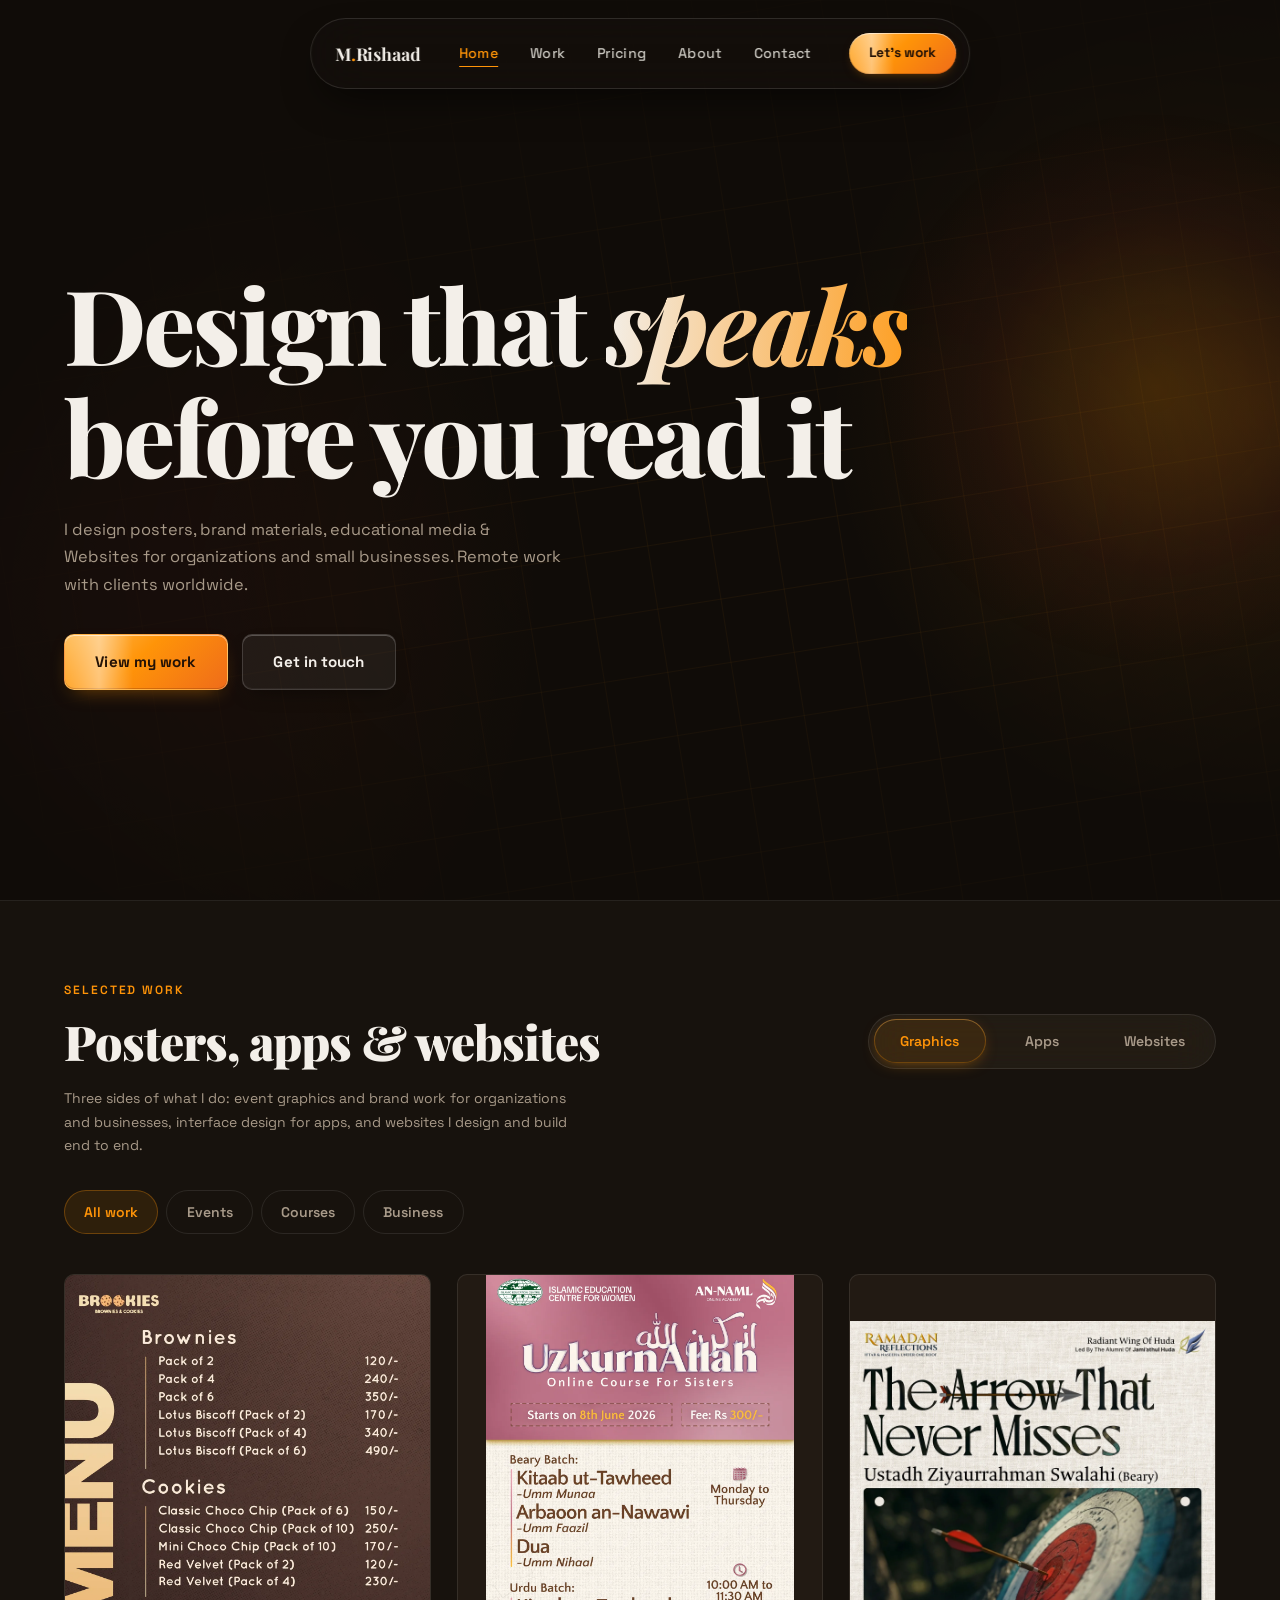
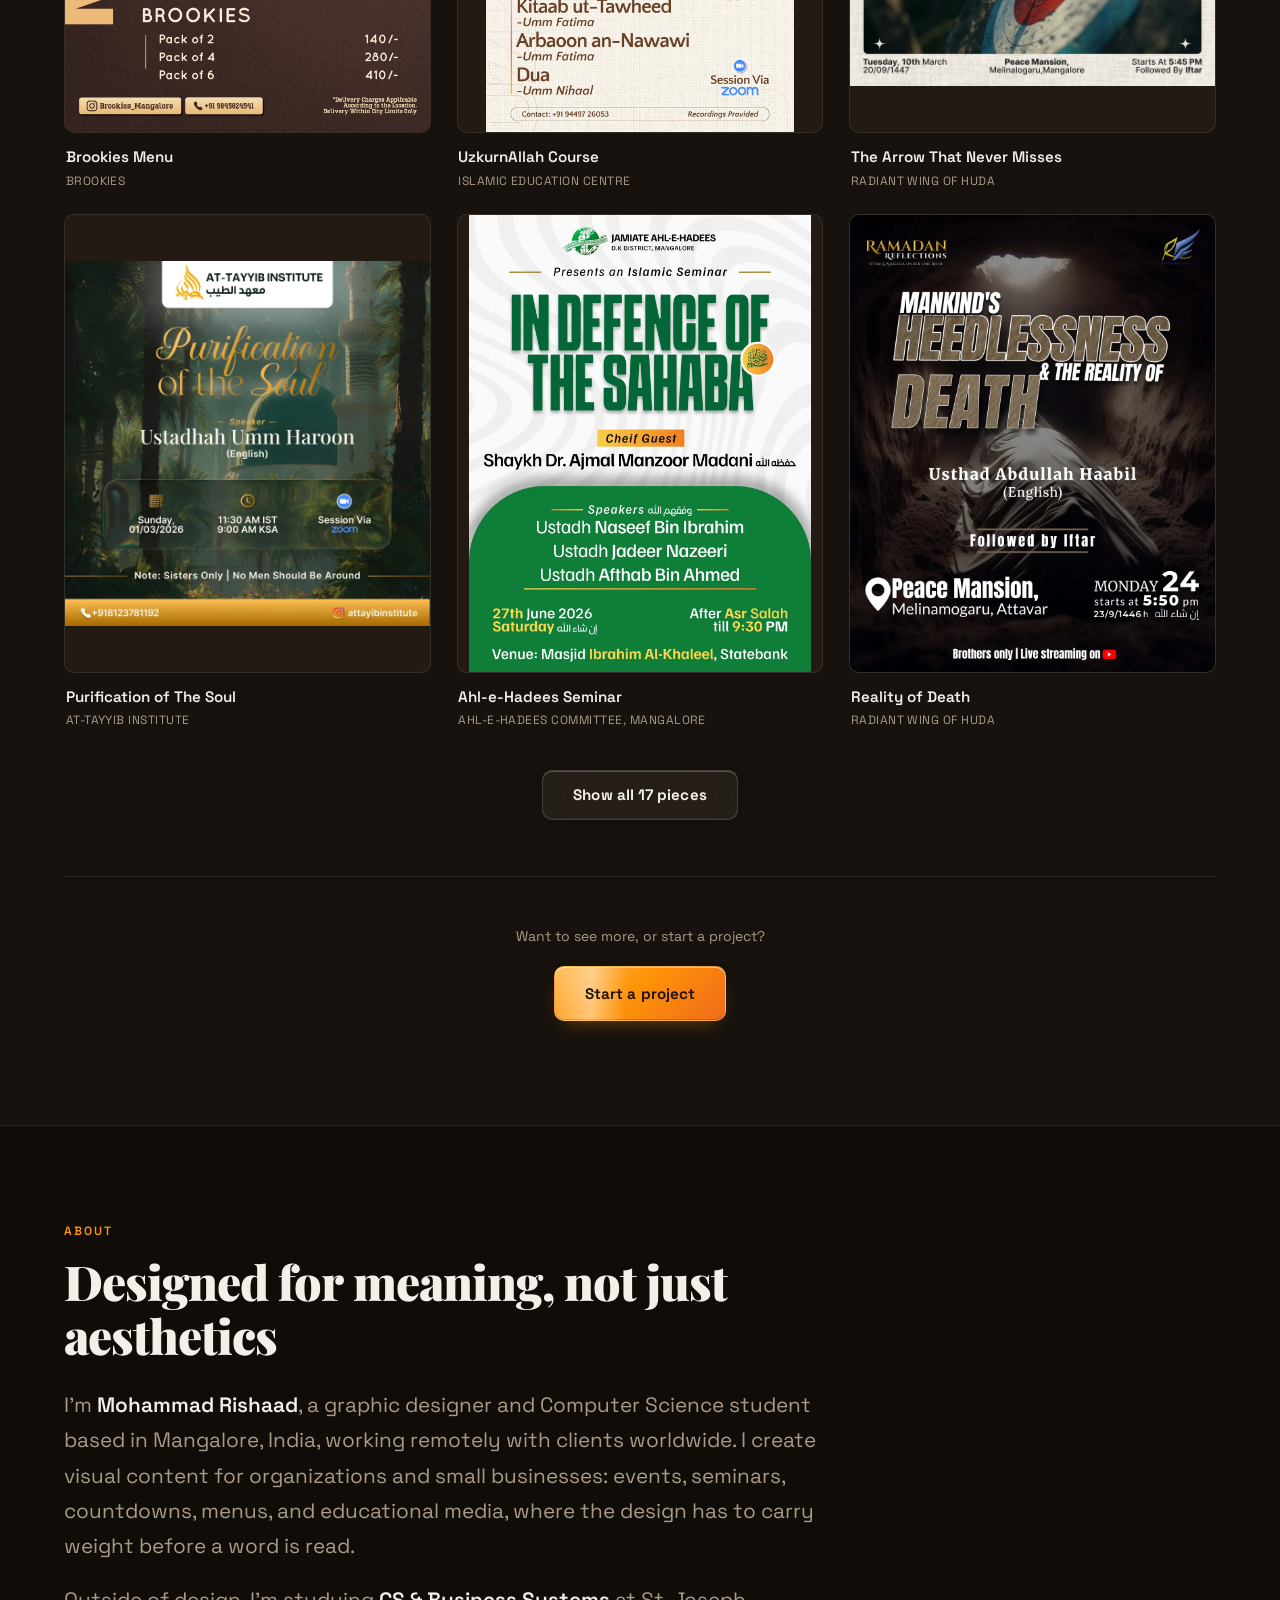
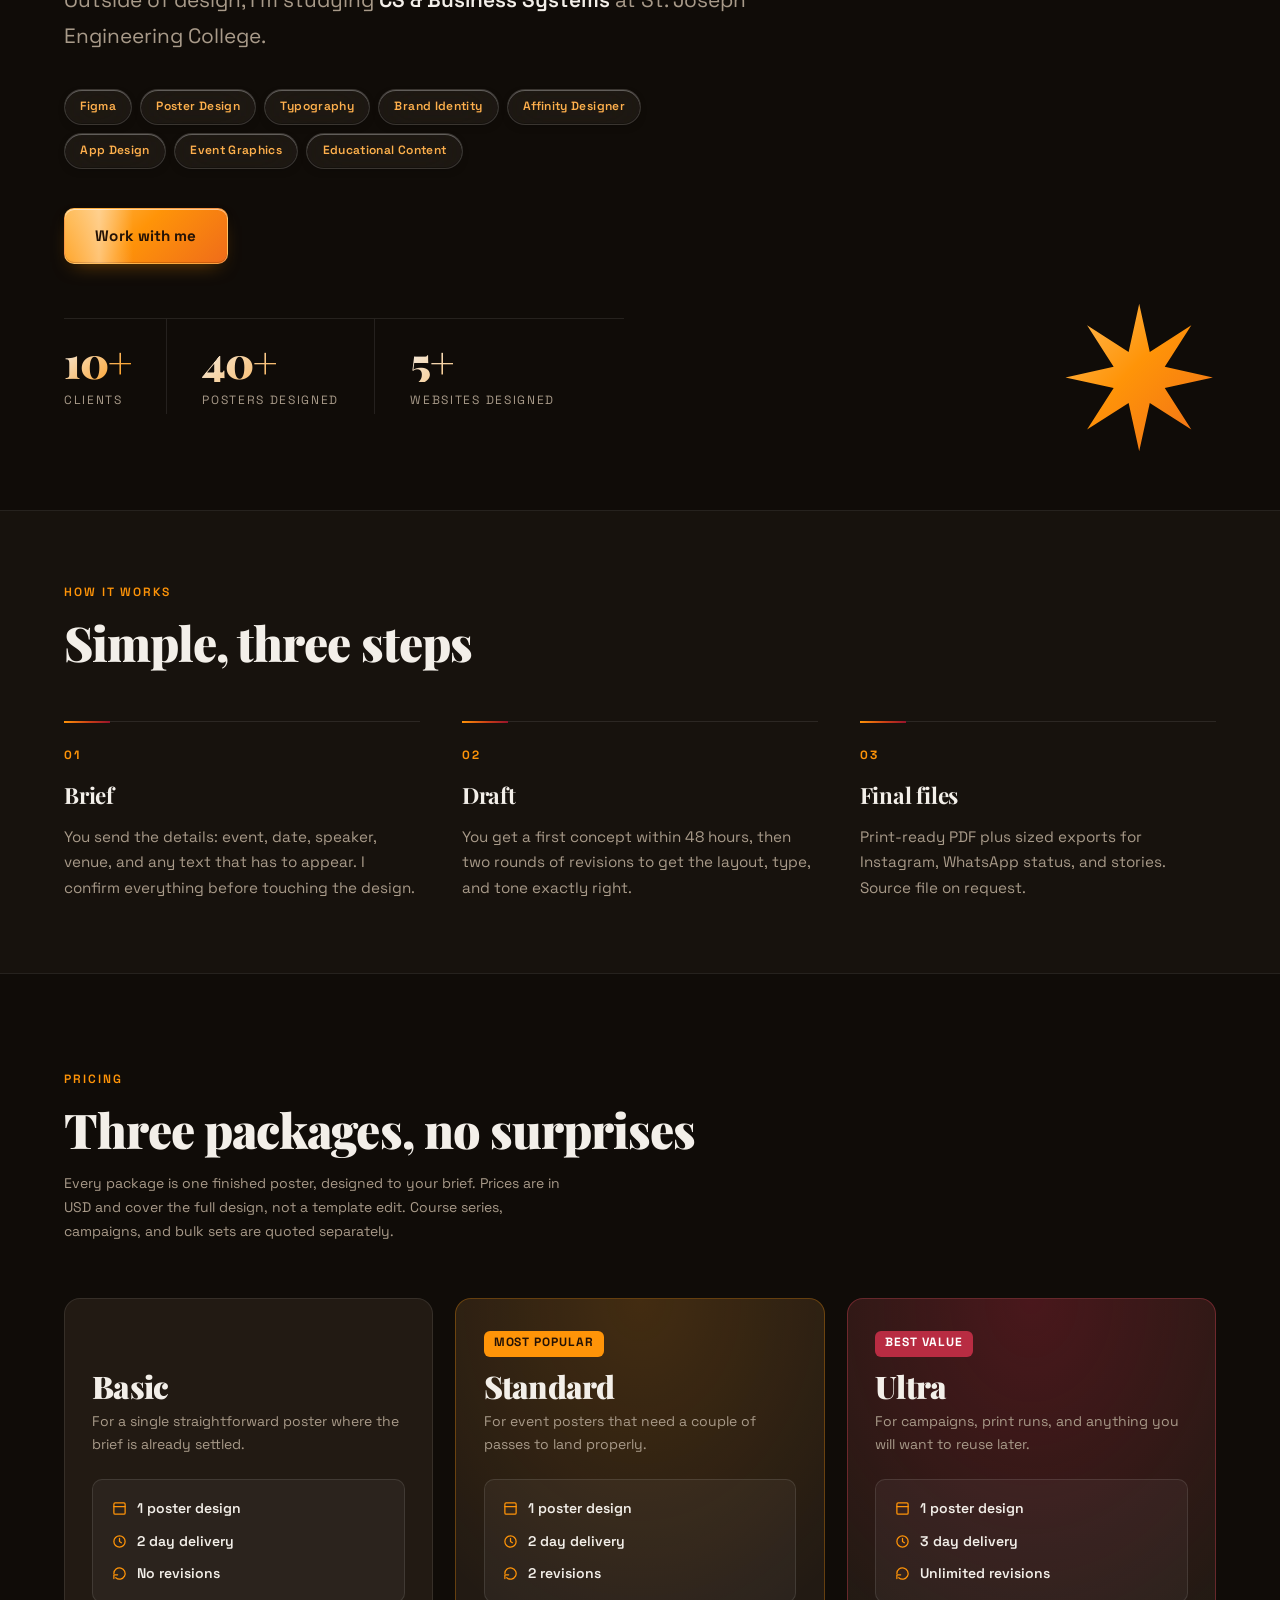
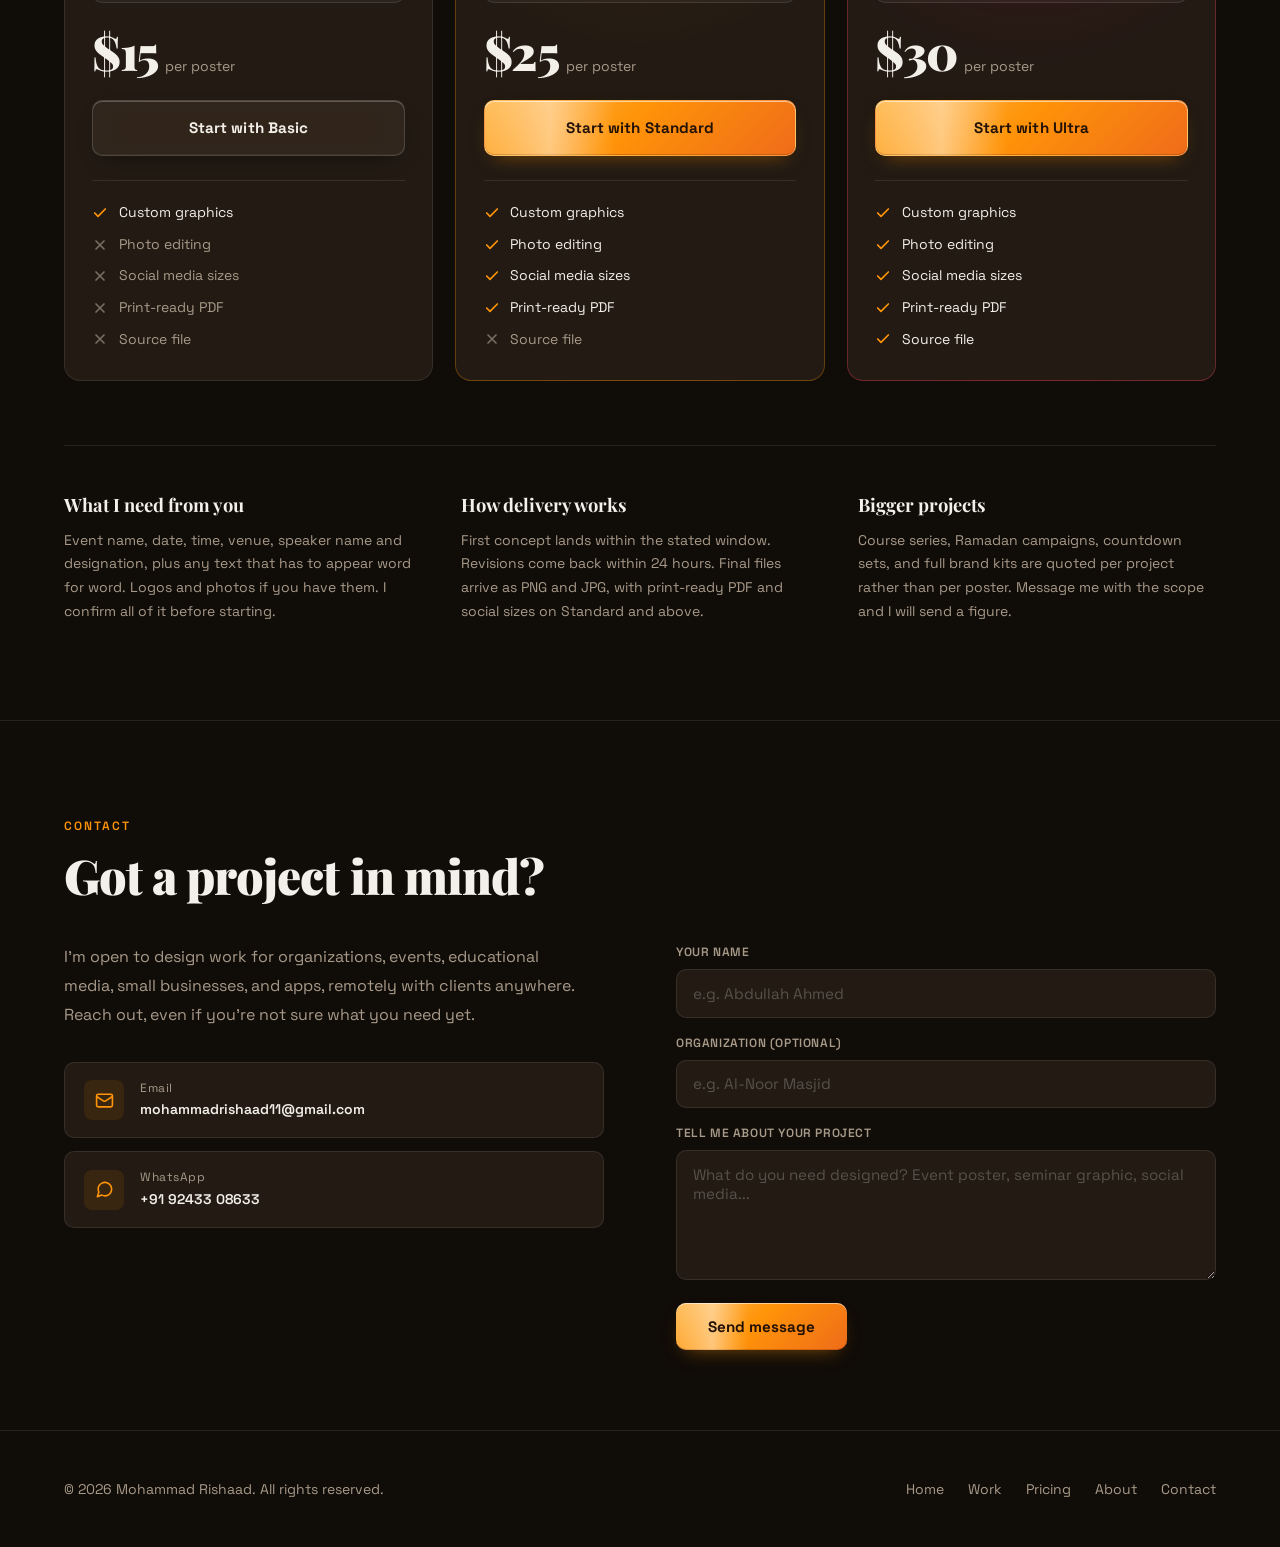
==== index.html @ 0382e87a "push all changes" ====
<!DOCTYPE html>
<html lang="en">
<head>
<meta charset="UTF-8" />
<meta name="viewport" content="width=device-width, initial-scale=1.0" />
<title>Mohammad Rishaad | Graphic Designer</title>
<meta name="description" content="Mohammad Rishaad, graphic designer specializing in event posters, brand materials, and educational media. Remote work with clients worldwide, from $15 USD per poster." />
<!-- Absolute URLs required: WhatsApp / LinkedIn / Fiverr will not resolve relative paths when building a link preview card. -->
<meta property="og:type" content="website" />
<meta property="og:url" content="https://mohammadrishaad.github.io/portfolio/" />
<meta property="og:title" content="Mohammad Rishaad | Graphic Designer" />
<meta property="og:description" content="Event posters, brand materials, and educational media. Bold typography, intentional visual language. Remote work worldwide, from $15 USD." />
<meta property="og:image" content="https://mohammadrishaad.github.io/portfolio/portrait.jpeg" />
<meta name="twitter:card" content="summary_large_image" />
<link rel="icon" href="data:image/svg+xml,<svg xmlns='http://www.w3.org/2000/svg' viewBox='0 0 64 64'><rect width='64' height='64' rx='14' fill='%23100c08'/><text x='32' y='46' font-family='Georgia,serif' font-size='40' font-weight='700' fill='%23ff9408' text-anchor='middle'>M</text></svg>" />
<link rel="preconnect" href="https://fonts.googleapis.com" />
<link rel="preconnect" href="https://fonts.gstatic.com" crossorigin />
<link href="https://fonts.googleapis.com/css2?family=Space+Grotesk:wght@300;400;500;600;700&family=Playfair+Display:ital,wght@0,700;0,900;1,700;1,900&display=swap" rel="stylesheet" />
<link rel="stylesheet" href="styles.css?v=7" />
</head>
<body>

<div class="scroll-progress" id="scrollProgress" aria-hidden="true"></div>

<!-- NAV -->
<nav>
  <a class="nav-logo" href="#home">M<span>.</span>Rishaad</a>
  <ul class="nav-links">
    <li><a href="#home">Home</a></li>
    <li><a href="#portfolio">Work</a></li>
    <li><a href="#pricing">Pricing</a></li>
    <li><a href="#about">About</a></li>
    <li><a href="#contact">Contact</a></li>
  </ul>
  <a class="nav-cta" href="#contact">Let's work</a>
  <button class="hamburger" id="hamburger" aria-label="Open menu" aria-expanded="false">
    <span></span><span></span><span></span>
  </button>
</nav>

<div class="mobile-menu" id="mobileMenu">
  <a href="#home">Home</a>
  <a href="#portfolio">Work</a>
  <a href="#pricing">Pricing</a>
  <a href="#about">About</a>
  <a href="#contact">Contact</a>
</div>

<!-- HERO -->
<section id="home">
  <!-- Background stack. .hero-tilt carries the fixed -9deg rake and the radial
       mask; .hero-par is the layer JS nudges for pointer parallax, so the two
       transforms never fight over the same element. -->
  <div class="hero-bg" aria-hidden="true">
    <div class="hero-tilt">
      <div class="hero-par">
        <div class="hero-grid"></div>
        <div class="hero-orbit hero-orbit--a"><i class="hero-lamp"></i></div>
        <div class="hero-orbit hero-orbit--b"><i class="hero-lamp"></i></div>
      </div>
    </div>
    <div class="hero-glow"></div>
  </div>
  <div class="hero-inner">
    <h1 class="hero-headline">Design that <em>speaks</em> before you read it</h1>
    <p class="hero-sub">
      I design posters, brand materials, educational media & Websites for organizations and small businesses. Remote work with clients worldwide.
    </p>
    <div class="hero-clients" id="heroClients" hidden>
      <span class="hero-clients-label">Designed for</span>
      <ul class="hero-clients-list">
        <li>Radiant Wing of Huda</li>
        <li>Tarbiyah Arabic Institute</li>
        <li>Islamic Education Centre</li>
        <li>At-Tayyib Institute</li>
      </ul>
    </div>
    <div class="hero-actions">
      <a class="btn-primary" href="#portfolio">View my work</a>
      <a class="btn-secondary" href="#contact">Get in touch</a>
    </div>
  </div>
</section>

<hr class="section-divider" />

<!-- PORTFOLIO -->
<section id="portfolio">
  <div class="section-head portfolio-head">
    <p class="section-label">Selected work</p>
    <div class="head-row">
      <h2 class="section-title">Posters, apps &amp; websites</h2>
      <div class="work-toggle" role="tablist" aria-label="Choose work type">
        <span class="work-toggle-thumb" aria-hidden="true"></span>
        <button class="work-tab" id="tab-graphics" role="tab" aria-selected="true" aria-controls="panel-graphics">Graphics</button>
        <button class="work-tab" id="tab-apps" role="tab" aria-selected="false" aria-controls="panel-apps" tabindex="-1">Apps</button>
        <button class="work-tab" id="tab-websites" role="tab" aria-selected="false" aria-controls="panel-websites" tabindex="-1">Websites</button>
      </div>
    </div>
    <p class="section-sub">Three sides of what I do: event graphics and brand work for organizations and businesses, interface design for apps, and websites I design and build end to end.</p>
  </div>

  <div class="work-panel" id="panel-graphics" role="tabpanel" aria-labelledby="tab-graphics">

  <div class="filter-bar" role="group" aria-label="Filter work by category">
    <button class="filter-btn" data-filter="all" aria-pressed="true">All work</button>
    <button class="filter-btn" data-filter="events" aria-pressed="false">Events</button>
    <button class="filter-btn" data-filter="courses" aria-pressed="false">Courses</button>
    <button class="filter-btn" data-filter="business" aria-pressed="false">Business</button>
  </div>

  <div class="poster-grid" id="posterGrid">

    <button class="poster-card" data-cat="business">
      <span class="poster-frame">
        <img class="poster-img" src="posters/Menu2.webp" width="1280" height="1600" alt="Menu design for Brookies, laying out product names and prices" />
      </span>
      <span class="poster-info">
        <span class="poster-name">Brookies Menu</span>
        <span class="poster-org">Brookies</span>
      </span>
    </button>

    <button class="poster-card" data-cat="courses">
      <span class="poster-frame">
        <img class="poster-img" src="posters/uzkurnallah.webp" width="1080" height="1600" alt="Poster announcing the UzkurnAllah course by Islamic Education Centre" />
      </span>
      <span class="poster-info">
        <span class="poster-name">UzkurnAllah Course</span>
        <span class="poster-org">Islamic Education Centre</span>
      </span>
    </button>

    <button class="poster-card" data-cat="courses">
      <span class="poster-frame">
        <img class="poster-img" src="posters/ram20.webp" width="1600" height="1600" loading="lazy" alt="Poster titled The Arrow That Never Misses for Radiant Wing of Huda" />
      </span>
      <span class="poster-info">
        <span class="poster-name">The Arrow That Never Misses</span>
        <span class="poster-org">Radiant Wing of Huda</span>
      </span>
    </button>

    <button class="poster-card" data-cat="courses">
      <span class="poster-frame">
        <img class="poster-img" src="posters/pots tayyib.webp" width="1600" height="1600" loading="lazy" alt="Poster for Purification of The Soul by At-Tayyib Institute" />
      </span>
      <span class="poster-info">
        <span class="poster-name">Purification of The Soul</span>
        <span class="poster-org">At-Tayyib Institute</span>
      </span>
    </button>

    <button class="poster-card" data-cat="events">
      <span class="poster-frame">
        <img class="poster-img" src="posters/seminar.webp" width="1200" height="1600" loading="lazy" alt="Seminar poster for the Ahl-e-Hadees Committee, Mangalore" />
      </span>
      <span class="poster-info">
        <span class="poster-name">Ahl-e-Hadees Seminar</span>
        <span class="poster-org">Ahl-e-Hadees Committee, Mangalore</span>
      </span>
    </button>

    <button class="poster-card" data-cat="courses">
      <span class="poster-frame">
        <img class="poster-img" src="posters/TAZKIYA CLASS 23.webp" width="1280" height="1600" loading="lazy" alt="Class poster titled Reality of Death for Radiant Wing of Huda" />
      </span>
      <span class="poster-info">
        <span class="poster-name">Reality of Death</span>
        <span class="poster-org">Radiant Wing of Huda</span>
      </span>
    </button>

    <button class="poster-card" data-cat="courses">
      <span class="poster-frame">
        <img class="poster-img" src="posters/tafseer.webp" width="1600" height="1600" loading="lazy" alt="Poster announcing the Tafseer course by Islamic Education Centre" />
      </span>
      <span class="poster-info">
        <span class="poster-name">Tafseer Course</span>
        <span class="poster-org">Islamic Education Centre</span>
      </span>
    </button>

    <button class="poster-card" data-cat="events">
      <span class="poster-frame">
        <img class="poster-img" src="posters/taraweeh.webp" width="1600" height="1600" loading="lazy" alt="Poster about Taraweeh Salah for Radiant Wing of Huda" />
      </span>
      <span class="poster-info">
        <span class="poster-name">Taraweeh Salah</span>
        <span class="poster-org">Radiant Wing of Huda</span>
      </span>
    </button>

    <button class="poster-card" data-cat="courses">
      <span class="poster-frame">
        <img class="poster-img" src="posters/rights of a muslim.webp" width="1280" height="1600" loading="lazy" alt="Poster titled Rights of a Muslim for Radiant Wing of Huda" />
      </span>
      <span class="poster-info">
        <span class="poster-name">Rights of a Muslim</span>
        <span class="poster-org">Radiant Wing of Huda</span>
      </span>
    </button>

    <button class="poster-card" data-cat="courses">
      <span class="poster-frame">
        <img class="poster-img" src="posters/ARABIC.webp" width="1280" height="1600" loading="lazy" alt="Poster announcing the Arabic course by Islamic Education Centre" />
      </span>
      <span class="poster-info">
        <span class="poster-name">Arabic Course</span>
        <span class="poster-org">Islamic Education Centre</span>
      </span>
    </button>

    <button class="poster-card" data-cat="events">
      <span class="poster-frame">
        <img class="poster-img" src="posters/ahlehadeesconf1.webp" width="1280" height="1600" loading="lazy" alt="Conference poster for the Ahl-e-Hadees Committee, Mangalore" />
      </span>
      <span class="poster-info">
        <span class="poster-name">Ahl-e-Hadees Conference</span>
        <span class="poster-org">Ahl-e-Hadees Committee, Mangalore</span>
      </span>
    </button>

    <button class="poster-card" data-cat="business">
      <span class="poster-frame">
        <img class="poster-img" src="posters/najdah.webp" width="1600" height="1600" loading="lazy" alt="Poster for the An-Najdah counselling service by At-Tayyib Institute" />
      </span>
      <span class="poster-info">
        <span class="poster-name">An-Najdah Counselling</span>
        <span class="poster-org">At-Tayyib Institute</span>
      </span>
    </button>

    <button class="poster-card" data-cat="courses">
      <span class="poster-frame">
        <img class="poster-img" src="posters/ram26.webp" width="1600" height="1600" loading="lazy" alt="Poster titled Advices to the Youth for Radiant Wing of Huda" />
      </span>
      <span class="poster-info">
        <span class="poster-name">Advices to the Youth</span>
        <span class="poster-org">Radiant Wing of Huda</span>
      </span>
    </button>

    <button class="poster-card" data-cat="events">
      <span class="poster-frame">
        <img class="poster-img" src="posters/imam shafie friday.webp" width="1280" height="1600" loading="lazy" alt="Poster on the Sunnahs of Friday for Masjid Imam ash-Shafie, Kuloor" />
      </span>
      <span class="poster-info">
        <span class="poster-name">Sunnahs of Friday</span>
        <span class="poster-org">Masjid Imam ash-Shafie, Kuloor</span>
      </span>
    </button>

    <button class="poster-card" data-cat="events">
      <span class="poster-frame">
        <img class="poster-img" src="posters/7 DAYS.webp" width="1600" height="1600" loading="lazy" alt="Countdown poster reading seven days to go for a Radiant Wing of Huda sports meet" />
      </span>
      <span class="poster-info">
        <span class="poster-name">Sports Meet Countdown</span>
        <span class="poster-org">Radiant Wing of Huda</span>
      </span>
    </button>

    <button class="poster-card" data-cat="business">
      <span class="poster-frame">
        <img class="poster-img" src="posters/crash course.webp" width="1280" height="1600" loading="lazy" alt="Poster advertising a Class 10 crash course for a private tuition centre" />
      </span>
      <span class="poster-info">
        <span class="poster-name">Class 10 Crash Course</span>
        <span class="poster-org">Private Tuition</span>
      </span>
    </button>

    <button class="poster-card" data-cat="business">
      <span class="poster-frame">
        <img class="poster-img" src="posters/tuition 26.webp" width="1080" height="1350" loading="lazy" alt="Admissions poster for a Class 10 tuition centre offering Maths and Science coaching" />
      </span>
      <span class="poster-info">
        <span class="poster-name">Tuition Centre Admissions</span>
        <span class="poster-org">Private Tuition</span>
      </span>
    </button>

  </div>

  <div class="grid-more" id="gridMore">
    <button class="btn-secondary" id="showAllBtn">Show all work</button>
  </div>

  <p class="sr-only" id="filterStatus" role="status" aria-live="polite"></p>
  </div><!-- /#panel-graphics -->

  <div class="work-panel" id="panel-apps" role="tabpanel" aria-labelledby="tab-apps" hidden>
    <div class="case-head">
      <p class="section-label">Case study</p>
      <h3 class="case-title">An Noor <span>Beary Duroos</span></h3>
      <p class="case-desc">An app for Islamic video and audio lectures in the Beary language. I designed the full interface: onboarding, a home feed organized by subject and series, search, course and lesson pages, an ebook library, and the player. A black and gold identity, built around a growing library of talks and series.</p>
      <ul class="case-meta">
        <li><span>Role</span>UI / UX design</li>
        <li><span>Platform</span>Mobile app</li>
        <li><span>Tool</span>Figma</li>
        <li><span>Scope</span>30+ screens</li>
      </ul>
    </div>

    <div class="screens-grid" id="screensGrid">

      <button class="screen-card" data-screen="course">
        <span class="screen-frame">
          <img class="poster-img" src="annoor/course.webp" width="393" height="852" loading="lazy" alt="An Noor course page for the Seerah series, listing lessons with durations" />
        </span>
        <span class="poster-info">
          <span class="poster-name">Course page</span>
          <span class="poster-org">An Noor</span>
        </span>
      </button>

      <button class="screen-card" data-screen="home">
        <span class="screen-frame">
          <img class="poster-img" src="annoor/home.webp" width="393" height="1136" loading="lazy" alt="An Noor home feed, with recommended lectures and subject categories" />
        </span>
        <span class="poster-info">
          <span class="poster-name">Home feed</span>
          <span class="poster-org">An Noor</span>
        </span>
      </button>

      <button class="screen-card" data-screen="search">
        <span class="screen-frame">
          <img class="poster-img" src="annoor/search.webp" width="393" height="852" loading="lazy" alt="An Noor search results for Seerah, showing lecture series cover art" />
        </span>
        <span class="poster-info">
          <span class="poster-name">Search</span>
          <span class="poster-org">An Noor</span>
        </span>
      </button>

      <button class="screen-card" data-screen="player">
        <span class="screen-frame">
          <img class="poster-img" src="annoor/player.webp" width="393" height="852" loading="lazy" alt="An Noor content page for Dua: The Best Cure, with player and description" />
        </span>
        <span class="poster-info">
          <span class="poster-name">Content page</span>
          <span class="poster-org">An Noor</span>
        </span>
      </button>

      <button class="screen-card" data-screen="ebooks">
        <span class="screen-frame">
          <img class="poster-img" src="annoor/ebooks.webp" width="393" height="852" loading="lazy" alt="An Noor ebook library, showing Islamic book covers in a grid" />
        </span>
        <span class="poster-info">
          <span class="poster-name">Ebook library</span>
          <span class="poster-org">An Noor</span>
        </span>
      </button>

      <button class="screen-card" data-screen="login">
        <span class="screen-frame">
          <img class="poster-img" src="annoor/login.webp" width="393" height="852" loading="lazy" alt="An Noor login screen, with email and Google sign in on a black and gold theme" />
        </span>
        <span class="poster-info">
          <span class="poster-name">Login</span>
          <span class="poster-org">An Noor</span>
        </span>
      </button>

    </div>
  </div><!-- /#panel-apps -->

  <div class="work-panel" id="panel-websites" role="tabpanel" aria-labelledby="tab-websites" hidden>
    <div class="case-head">
      <p class="section-label">Case study</p>
      <h3 class="case-title">AT-Tayyib <span>Institute</span></h3>
      <p class="case-desc">A site for an online Islamic institute teaching Aqeedah, Qur'an, Tajweed, Hifz, Seerah and Arabic. I designed and built it end to end: eight sections covering the programs, the teaching staff, class timings, and fees, with a folio rail that tracks your position down the page. Modern scholarly editorial in navy and gold.</p>
      <ul class="case-meta">
        <li><span>Role</span>Design and build</li>
        <li><span>Type</span>Marketing site</li>
        <li><span>Built with</span>HTML, CSS, JS</li>
        <li><span>Scope</span>8 sections</li>
      </ul>
    </div>

    <div class="sites-grid" id="sitesGrid">

      <a class="site-card" href="https://at-tayyib-institute.vercel.app/" target="_blank" rel="noopener noreferrer">
        <span class="site-frame">
          <span class="site-bar">
            <span class="site-dots"><i></i><i></i><i></i></span>
            <span class="site-url">at-tayyib-institute.vercel.app</span>
          </span>
          <img class="site-img" src="sites/attayyib.webp" width="1440" height="900" loading="lazy" alt="Home page of the AT-Tayyib Institute website, with the headline Nurturing faith through knowledge" />
        </span>
        <span class="poster-info">
          <span class="poster-name">
            AT-Tayyib Institute
            <svg class="site-arrow" viewBox="0 0 24 24" fill="none" stroke="currentColor" stroke-width="2" stroke-linecap="round" stroke-linejoin="round" aria-hidden="true"><path d="M7 17 17 7M9 7h8v8"/></svg>
          </span>
          <span class="poster-org">Live site &middot; Visit</span>
        </span>
      </a>

    </div>
  </div><!-- /#panel-websites -->

  <div class="portfolio-cta">
    <p>Want to see more, or start a project?</p>
    <a class="btn-primary" href="#contact">Start a project</a>
  </div>
</section>

<hr class="section-divider" />

<!-- ABOUT -->
<section id="about">
  <div class="about-inner">
      <p class="section-label">About</p>
      <h2 class="section-title">Designed for meaning, not just aesthetics</h2>
      <p>
        I'm <strong>Mohammad Rishaad</strong>, a graphic designer and Computer Science student based in Mangalore, India, working remotely with clients worldwide. I create visual content for organizations and small businesses: events, seminars, countdowns, menus, and educational media, where the design has to carry weight before a word is read.
      </p>
      <p>
        Outside of design, I'm studying <strong>CS &amp; Business Systems</strong> at St. Joseph Engineering College.
      </p>
      <div class="skills-list">
        <span class="skill-tag">Figma</span>
        <span class="skill-tag">Poster Design</span>
        <span class="skill-tag">Typography</span>
        <span class="skill-tag">Brand Identity</span>
        <span class="skill-tag">Affinity Designer</span>
        <span class="skill-tag">App Design</span>
        <span class="skill-tag">Event Graphics</span>
        <span class="skill-tag">Educational Content</span>
      </div>
      <a class="btn-primary" href="#contact">Work with me</a>

      <div class="about-stats">
        <div class="about-stat">
          <p class="about-stat-num">10+</p>
          <p class="about-stat-label">Clients</p>
        </div>
        <div class="about-stat">
          <p class="about-stat-num">40+</p>
          <p class="about-stat-label">Posters designed</p>
        </div>
        <div class="about-stat">
          <p class="about-stat-num">5+</p>
          <p class="about-stat-label">Websites designed</p>
        </div>
      </div>
  </div>
  <div class="about-mark" aria-hidden="true"></div>
</section>

<hr class="section-divider" />

<!-- PROCESS -->
<section class="process-section">
  <div class="section-head">
    <p class="section-label">How it works</p>
    <h2 class="section-title" style="margin-bottom:0;">Simple, three steps</h2>
  </div>
  <div class="process-grid">
    <div class="process-step">
      <p class="process-num">01</p>
      <p class="process-title">Brief</p>
      <p class="process-desc">You send the details: event, date, speaker, venue, and any text that has to appear. I confirm everything before touching the design.</p>
    </div>
    <div class="process-step">
      <p class="process-num">02</p>
      <p class="process-title">Draft</p>
      <p class="process-desc">You get a first concept within 48 hours, then two rounds of revisions to get the layout, type, and tone exactly right.</p>
    </div>
    <div class="process-step">
      <p class="process-num">03</p>
      <p class="process-title">Final files</p>
      <p class="process-desc">Print-ready PDF plus sized exports for Instagram, WhatsApp status, and stories. Source file on request.</p>
    </div>
  </div>
</section>

<hr class="section-divider" />

<!-- PRICING -->
<section id="pricing">
  <div class="section-head pricing-head">
    <p class="section-label">Pricing</p>
    <h2 class="section-title">Three packages, no surprises</h2>
    <p class="section-sub">
      Every package is one finished poster, designed to your brief. Prices are in USD and cover the full design, not a template edit. Course series, campaigns, and bulk sets are quoted separately.
    </p>
  </div>

  <div class="pricing-grid">

      <!-- BASIC -->
      <div class="price-card">
        <div class="price-badges"></div>
        <p class="price-tier">Basic</p>
        <p class="price-desc">For a single straightforward poster where the brief is already settled.</p>

        <div class="price-spec">
          <p class="price-spec-row">
            <svg viewBox="0 0 24 24" fill="none" stroke="currentColor" stroke-width="2" stroke-linecap="round" stroke-linejoin="round"><rect x="3" y="3" width="18" height="18" rx="2"/><path d="M3 9h18"/></svg>
            1 poster design
          </p>
          <p class="price-spec-row">
            <svg viewBox="0 0 24 24" fill="none" stroke="currentColor" stroke-width="2" stroke-linecap="round" stroke-linejoin="round"><circle cx="12" cy="12" r="9"/><path d="M12 7v5l3 2"/></svg>
            2 day delivery
          </p>
          <p class="price-spec-row">
            <svg viewBox="0 0 24 24" fill="none" stroke="currentColor" stroke-width="2" stroke-linecap="round" stroke-linejoin="round"><path d="M3 12a9 9 0 1 1 3 6.7"/><path d="M3 20v-6h6"/></svg>
            No revisions
          </p>
        </div>

        <div class="price-amount-row">
          <span class="price-figure">$15</span>
          <span class="price-per">per poster</span>
        </div>

        <a class="btn-secondary price-cta" href="#contact">Start with Basic</a>

        <ul class="price-features">
          <li class="price-feature price-feature--yes">
            <svg viewBox="0 0 24 24" fill="none" stroke="currentColor" stroke-width="2.5" stroke-linecap="round" stroke-linejoin="round"><path d="M20 6 9 17l-5-5"/></svg>
            Custom graphics
          </li>
          <li class="price-feature price-feature--no">
            <svg viewBox="0 0 24 24" fill="none" stroke="currentColor" stroke-width="2.5" stroke-linecap="round"><path d="M18 6 6 18M6 6l12 12"/></svg>
            Photo editing
          </li>
          <li class="price-feature price-feature--no">
            <svg viewBox="0 0 24 24" fill="none" stroke="currentColor" stroke-width="2.5" stroke-linecap="round"><path d="M18 6 6 18M6 6l12 12"/></svg>
            Social media sizes
          </li>
          <li class="price-feature price-feature--no">
            <svg viewBox="0 0 24 24" fill="none" stroke="currentColor" stroke-width="2.5" stroke-linecap="round"><path d="M18 6 6 18M6 6l12 12"/></svg>
            Print-ready PDF
          </li>
          <li class="price-feature price-feature--no">
            <svg viewBox="0 0 24 24" fill="none" stroke="currentColor" stroke-width="2.5" stroke-linecap="round"><path d="M18 6 6 18M6 6l12 12"/></svg>
            Source file
          </li>
        </ul>
      </div>

      <!-- STANDARD -->
      <div class="price-card price-card--popular">
        <div class="price-badges">
          <span class="price-badge price-badge--pop">Most popular</span>
        </div>
        <p class="price-tier">Standard</p>
        <p class="price-desc">For event posters that need a couple of passes to land properly.</p>

        <div class="price-spec">
          <p class="price-spec-row">
            <svg viewBox="0 0 24 24" fill="none" stroke="currentColor" stroke-width="2" stroke-linecap="round" stroke-linejoin="round"><rect x="3" y="3" width="18" height="18" rx="2"/><path d="M3 9h18"/></svg>
            1 poster design
          </p>
          <p class="price-spec-row">
            <svg viewBox="0 0 24 24" fill="none" stroke="currentColor" stroke-width="2" stroke-linecap="round" stroke-linejoin="round"><circle cx="12" cy="12" r="9"/><path d="M12 7v5l3 2"/></svg>
            2 day delivery
          </p>
          <p class="price-spec-row">
            <svg viewBox="0 0 24 24" fill="none" stroke="currentColor" stroke-width="2" stroke-linecap="round" stroke-linejoin="round"><path d="M3 12a9 9 0 1 1 3 6.7"/><path d="M3 20v-6h6"/></svg>
            2 revisions
          </p>
        </div>

        <div class="price-amount-row">
          <span class="price-figure">$25</span>
          <span class="price-per">per poster</span>
        </div>

        <a class="btn-primary price-cta" href="#contact">Start with Standard</a>

        <ul class="price-features">
          <li class="price-feature price-feature--yes">
            <svg viewBox="0 0 24 24" fill="none" stroke="currentColor" stroke-width="2.5" stroke-linecap="round" stroke-linejoin="round"><path d="M20 6 9 17l-5-5"/></svg>
            Custom graphics
          </li>
          <li class="price-feature price-feature--yes">
            <svg viewBox="0 0 24 24" fill="none" stroke="currentColor" stroke-width="2.5" stroke-linecap="round" stroke-linejoin="round"><path d="M20 6 9 17l-5-5"/></svg>
            Photo editing
          </li>
          <li class="price-feature price-feature--yes">
            <svg viewBox="0 0 24 24" fill="none" stroke="currentColor" stroke-width="2.5" stroke-linecap="round" stroke-linejoin="round"><path d="M20 6 9 17l-5-5"/></svg>
            Social media sizes
          </li>
          <li class="price-feature price-feature--yes">
            <svg viewBox="0 0 24 24" fill="none" stroke="currentColor" stroke-width="2.5" stroke-linecap="round" stroke-linejoin="round"><path d="M20 6 9 17l-5-5"/></svg>
            Print-ready PDF
          </li>
          <li class="price-feature price-feature--no">
            <svg viewBox="0 0 24 24" fill="none" stroke="currentColor" stroke-width="2.5" stroke-linecap="round"><path d="M18 6 6 18M6 6l12 12"/></svg>
            Source file
          </li>
        </ul>
      </div>

      <!-- ULTRA -->
      <div class="price-card price-card--best">
        <div class="price-badges">
          <span class="price-badge price-badge--best">Best value</span>
        </div>
        <p class="price-tier">Ultra</p>
        <p class="price-desc">For campaigns, print runs, and anything you will want to reuse later.</p>

        <div class="price-spec">
          <p class="price-spec-row">
            <svg viewBox="0 0 24 24" fill="none" stroke="currentColor" stroke-width="2" stroke-linecap="round" stroke-linejoin="round"><rect x="3" y="3" width="18" height="18" rx="2"/><path d="M3 9h18"/></svg>
            1 poster design
          </p>
          <p class="price-spec-row">
            <svg viewBox="0 0 24 24" fill="none" stroke="currentColor" stroke-width="2" stroke-linecap="round" stroke-linejoin="round"><circle cx="12" cy="12" r="9"/><path d="M12 7v5l3 2"/></svg>
            3 day delivery
          </p>
          <p class="price-spec-row">
            <svg viewBox="0 0 24 24" fill="none" stroke="currentColor" stroke-width="2" stroke-linecap="round" stroke-linejoin="round"><path d="M3 12a9 9 0 1 1 3 6.7"/><path d="M3 20v-6h6"/></svg>
            Unlimited revisions
          </p>
        </div>

        <div class="price-amount-row">
          <span class="price-figure">$30</span>
          <span class="price-per">per poster</span>
        </div>

        <a class="btn-primary price-cta" href="#contact">Start with Ultra</a>

        <ul class="price-features">
          <li class="price-feature price-feature--yes">
            <svg viewBox="0 0 24 24" fill="none" stroke="currentColor" stroke-width="2.5" stroke-linecap="round" stroke-linejoin="round"><path d="M20 6 9 17l-5-5"/></svg>
            Custom graphics
          </li>
          <li class="price-feature price-feature--yes">
            <svg viewBox="0 0 24 24" fill="none" stroke="currentColor" stroke-width="2.5" stroke-linecap="round" stroke-linejoin="round"><path d="M20 6 9 17l-5-5"/></svg>
            Photo editing
          </li>
          <li class="price-feature price-feature--yes">
            <svg viewBox="0 0 24 24" fill="none" stroke="currentColor" stroke-width="2.5" stroke-linecap="round" stroke-linejoin="round"><path d="M20 6 9 17l-5-5"/></svg>
            Social media sizes
          </li>
          <li class="price-feature price-feature--yes">
            <svg viewBox="0 0 24 24" fill="none" stroke="currentColor" stroke-width="2.5" stroke-linecap="round" stroke-linejoin="round"><path d="M20 6 9 17l-5-5"/></svg>
            Print-ready PDF
          </li>
          <li class="price-feature price-feature--yes">
            <svg viewBox="0 0 24 24" fill="none" stroke="currentColor" stroke-width="2.5" stroke-linecap="round" stroke-linejoin="round"><path d="M20 6 9 17l-5-5"/></svg>
            Source file
          </li>
        </ul>
      </div>

    </div>

  <div class="pricing-notes">
      <div>
        <p class="pricing-note-title">What I need from you</p>
        <p class="pricing-note-body">Event name, date, time, venue, speaker name and designation, plus any text that has to appear word for word. Logos and photos if you have them. I confirm all of it before starting.</p>
      </div>
      <div>
        <p class="pricing-note-title">How delivery works</p>
        <p class="pricing-note-body">First concept lands within the stated window. Revisions come back within 24 hours. Final files arrive as PNG and JPG, with print-ready PDF and social sizes on Standard and above.</p>
      </div>
      <div>
        <p class="pricing-note-title">Bigger projects</p>
        <p class="pricing-note-body">Course series, Ramadan campaigns, countdown sets, and full brand kits are quoted per project rather than per poster. Message me with the scope and I will send a figure.</p>
      </div>
    </div>
</section>

<hr class="section-divider" />

<!-- CONTACT -->
<section id="contact">
  <div class="section-head">
    <p class="section-label">Contact</p>
    <h2 class="section-title">Got a project in mind?</h2>
  </div>
  <div class="contact-grid">
    <div>
      <p class="contact-intro">
        I'm open to design work for organizations, events, educational media, small businesses, and apps, remotely with clients anywhere. Reach out, even if you're not sure what you need yet.
      </p>
      <div class="contact-methods">
        <a class="contact-method" href="mailto:mohammadrishaad11@gmail.com">
          <span class="contact-method-icon" aria-hidden="true">
            <svg viewBox="0 0 24 24" fill="none" stroke="currentColor" stroke-width="2" stroke-linecap="round" stroke-linejoin="round"><rect x="2" y="4" width="20" height="16" rx="2"/><path d="m22 7-8.97 5.7a1.94 1.94 0 0 1-2.06 0L2 7"/></svg>
          </span>
          <span>
            <span class="contact-method-label">Email</span>
            <span class="contact-method-value">mohammadrishaad11@gmail.com</span>
          </span>
        </a>
        <a class="contact-method" href="https://wa.me/919243308633" target="_blank" rel="noopener noreferrer">
          <span class="contact-method-icon" aria-hidden="true">
            <svg viewBox="0 0 24 24" fill="none" stroke="currentColor" stroke-width="2" stroke-linecap="round" stroke-linejoin="round"><path d="M21 11.5a8.38 8.38 0 0 1-.9 3.8 8.5 8.5 0 0 1-7.6 4.7 8.38 8.38 0 0 1-3.8-.9L3 21l1.9-5.7a8.38 8.38 0 0 1-.9-3.8 8.5 8.5 0 0 1 4.7-7.6 8.38 8.38 0 0 1 3.8-.9h.5a8.48 8.48 0 0 1 8 8v.5z"/></svg>
          </span>
          <span>
            <span class="contact-method-label">WhatsApp</span>
            <span class="contact-method-value">+91 92433 08633</span>
          </span>
        </a>
      </div>
    </div>

    <div>
      <div class="contact-form">
        <div class="form-group">
          <label for="name">Your name</label>
          <input type="text" id="name" autocomplete="name" placeholder="e.g. Abdullah Ahmed" />
        </div>
        <div class="form-group">
          <label for="org">Organization (optional)</label>
          <input type="text" id="org" autocomplete="organization" placeholder="e.g. Al-Noor Masjid" />
        </div>
        <div class="form-group">
          <label for="message">Tell me about your project</label>
          <textarea id="message" placeholder="What do you need designed? Event poster, seminar graphic, social media..."></textarea>
        </div>
        <button class="form-submit" id="submitBtn">Send message</button>
        <div class="form-fallback" id="formFallback">
          If your mail app did not open, email me directly at <strong>mohammadrishaad11@gmail.com</strong>
          <br /><button class="copy-btn" id="copyBtn">Copy email address</button>
        </div>
      </div>
    </div>
  </div>
</section>

<!-- FOOTER -->
<footer>
  <p>© 2026 Mohammad Rishaad. All rights reserved.</p>
  <div style="display:flex; gap:1.5rem; flex-wrap:wrap;">
    <a href="#home">Home</a>
    <a href="#portfolio">Work</a>
    <a href="#pricing">Pricing</a>
    <a href="#about">About</a>
    <a href="#contact">Contact</a>
  </div>
</footer>

<!-- LIGHTBOX -->
<div id="lightbox" role="dialog" aria-modal="true" aria-label="Poster viewer">
  <button class="lb-btn" id="lb-close" aria-label="Close viewer">
    <svg viewBox="0 0 24 24" fill="none" stroke="currentColor" stroke-width="2" stroke-linecap="round"><path d="M18 6 6 18M6 6l12 12"/></svg>
  </button>
  <button class="lb-btn" id="lb-prev" aria-label="Previous poster">
    <svg viewBox="0 0 24 24" fill="none" stroke="currentColor" stroke-width="2" stroke-linecap="round" stroke-linejoin="round"><path d="m15 18-6-6 6-6"/></svg>
  </button>
  <button class="lb-btn" id="lb-next" aria-label="Next poster">
    <svg viewBox="0 0 24 24" fill="none" stroke="currentColor" stroke-width="2" stroke-linecap="round" stroke-linejoin="round"><path d="m9 18 6-6-6-6"/></svg>
  </button>
  <img id="lightbox-img" src="" alt="" />
  <div class="lb-caption">
    <p class="lb-title" id="lb-title"></p>
    <p class="lb-org" id="lb-org"></p>
    <p class="lb-counter" id="lb-counter"></p>
  </div>
</div>

<script>
  // ── MOBILE MENU ──
  const hamburger = document.getElementById('hamburger');
  const mobileMenu = document.getElementById('mobileMenu');
  hamburger.addEventListener('click', () => {
    const open = mobileMenu.classList.toggle('open');
    hamburger.setAttribute('aria-expanded', String(open));
    document.body.style.overflow = open ? 'hidden' : '';
  });
  mobileMenu.querySelectorAll('a').forEach(a => a.addEventListener('click', () => {
    mobileMenu.classList.remove('open');
    hamburger.setAttribute('aria-expanded', 'false');
    document.body.style.overflow = '';
  }));

  // ── FILTER ──
  const grid = document.getElementById('posterGrid');
  const allCards = [...grid.querySelectorAll('.poster-card')];
  const filterBtns = [...document.querySelectorAll('.filter-btn')];
  const filterStatus = document.getElementById('filterStatus');
  const gridMore = document.getElementById('gridMore');
  const showAllBtn = document.getElementById('showAllBtn');
  const INITIAL = 6;
  let visible = [];
  let currentCat = 'all';
  let expanded = false;

  function applyRender() {
    const inCat = allCards.filter(c => currentCat === 'all' || c.dataset.cat === currentCat);
    allCards.forEach(c => { c.hidden = !inCat.includes(c); });
    inCat.forEach((c, i) => c.classList.toggle('beyond', !expanded && i >= INITIAL));
    visible = inCat.filter(c => !c.classList.contains('beyond'));
    const hiddenCount = inCat.length - visible.length;
    gridMore.hidden = hiddenCount === 0;
    showAllBtn.textContent = 'Show all ' + inCat.length + ' pieces';
    filterStatus.textContent = visible.length + ' of ' + inCat.length + ' pieces shown';
  }
  // __gridTransition is installed by the GSAP layer below when it loads.
  // Without it the grid still updates, just instantly.
  function render(animate) {
    if (animate && window.__gridTransition) window.__gridTransition(applyRender);
    else applyRender();
  }
  function applyFilter(cat) {
    currentCat = cat;
    expanded = false;
    filterBtns.forEach(b => b.setAttribute('aria-pressed', String(b.dataset.filter === cat)));
    render(true);
  }
  filterBtns.forEach(b => b.addEventListener('click', () => applyFilter(b.dataset.filter)));
  showAllBtn.addEventListener('click', () => { expanded = true; render(true); showAllBtn.blur(); });
  render();

  // ── WORK TYPE TOGGLE (Graphics / Apps / Websites) ──
  const workTabs = [...document.querySelectorAll('.work-tab')];
  const workToggle = document.querySelector('.work-toggle');
  const workThumb = document.querySelector('.work-toggle-thumb');
  const workOrder = ['graphics', 'apps', 'websites'];
  const workPanels = workOrder.map(w => document.getElementById('panel-' + w));
  // Panels whose contents live inside display:none until first opened, so their
  // reveal has to be fired on the toggle rather than by a scroll trigger that
  // could never see them.
  const lazyReveal = { apps: '__revealScreens', websites: '__revealSites' };
  const revealed = {};

  // Step the glass pill onto the active tab. The tabs are equal-width grid
  // cells, so the pill is one cell wide in CSS and this only has to publish the
  // active index. No measuring, so nothing to race the web font swap.
  workToggle.style.setProperty('--tabs', String(workTabs.length));
  function moveThumb() {
    const i = workTabs.findIndex(t => t.getAttribute('aria-selected') === 'true');
    if (i < 0 || !workThumb) return;
    workToggle.style.setProperty('--i', String(i));
  }

  function selectWork(which, focusTab) {
    workTabs.forEach(t => {
      const on = t.getAttribute('aria-controls') === 'panel-' + which;
      t.setAttribute('aria-selected', String(on));
      t.tabIndex = on ? 0 : -1;
      if (on && focusTab) t.focus();
    });
    moveThumb();
    workPanels.forEach((p, i) => { if (p) p.hidden = workOrder[i] !== which; });
    const fn = lazyReveal[which];
    if (fn && !revealed[which] && window[fn]) {
      revealed[which] = true;
      window[fn]();
    }
    // Panel swap changes document height, so every trigger below needs remeasuring.
    // Deferred a frame so the hide/show and the lazy-reveal tween's own layout
    // read land first: refreshing synchronously inside the click handler stacked
    // two forced layouts back to back, and on a page with this many triggers
    // (poster batches, price cards, process steps) that read as a dropped,
    // half-painted frame right over the hero on the way back up.
    if (window.ScrollTrigger) requestAnimationFrame(() => ScrollTrigger.refresh());
  }
  workTabs.forEach(t => t.addEventListener('click',
    () => selectWork(t.getAttribute('aria-controls').replace('panel-', ''))));
  workToggle.addEventListener('keydown', e => {
    if (e.key !== 'ArrowLeft' && e.key !== 'ArrowRight') return;
    e.preventDefault();
    const cur = workTabs.findIndex(t => t.getAttribute('aria-selected') === 'true');
    const dir = e.key === 'ArrowRight' ? 1 : -1;
    selectWork(workOrder[(cur + dir + workOrder.length) % workOrder.length], true);
  });
  moveThumb();

  // ── LIGHTBOX ──
  const lb = document.getElementById('lightbox');
  const lbImg = document.getElementById('lightbox-img');
  const lbTitle = document.getElementById('lb-title');
  const lbOrg = document.getElementById('lb-org');
  const lbCounter = document.getElementById('lb-counter');
  let lbIndex = 0;
  let lbGroup = [];
  let lastFocused = null;

  function showAt(i) {
    if (!lbGroup.length) return;
    lbIndex = (i + lbGroup.length) % lbGroup.length;
    const card = lbGroup[lbIndex];
    const img = card.querySelector('.poster-img');
    lbImg.src = img.src;
    lbImg.alt = img.alt;
    lbTitle.textContent = card.querySelector('.poster-name').textContent;
    lbOrg.textContent = card.querySelector('.poster-org').textContent;
    lbCounter.textContent = (lbIndex + 1) + ' / ' + lbGroup.length;
  }
  // group is the set the arrows page through: the filtered posters, or the
  // app screens. Captured at open time so prev/next stay within one collection.
  function openLightbox(card, group) {
    lbGroup = group;
    lastFocused = document.activeElement;
    showAt(group.indexOf(card));
    lb.classList.add('open');
    document.body.style.overflow = 'hidden';
    document.getElementById('lb-close').focus();
    lb.dispatchEvent(new CustomEvent('lightbox:open'));
  }
  function closeLightbox() {
    lb.classList.remove('open');
    document.body.style.overflow = '';
    if (lastFocused) lastFocused.focus();
  }
  allCards.forEach(card => card.addEventListener('click', () => openLightbox(card, visible)));
  const screenCards = [...document.querySelectorAll('.screen-card')];
  screenCards.forEach(card => card.addEventListener('click', () => openLightbox(card, screenCards)));
  document.getElementById('lb-close').addEventListener('click', closeLightbox);
  document.getElementById('lb-prev').addEventListener('click', () => showAt(lbIndex - 1));
  document.getElementById('lb-next').addEventListener('click', () => showAt(lbIndex + 1));
  lb.addEventListener('click', e => { if (e.target === lb) closeLightbox(); });

  document.addEventListener('keydown', e => {
    if (!lb.classList.contains('open')) return;
    if (e.key === 'Escape') closeLightbox();
    if (e.key === 'ArrowLeft') showAt(lbIndex - 1);
    if (e.key === 'ArrowRight') showAt(lbIndex + 1);
  });

  // ── CONTACT FORM ──
  // mailto: is silent when no mail client is registered, so reveal a
  // copyable address immediately after the attempt.
  const EMAIL = 'mohammadrishaad11@gmail.com';
  document.getElementById('submitBtn').addEventListener('click', () => {
    const name = document.getElementById('name').value.trim();
    const org = document.getElementById('org').value.trim();
    const msg = document.getElementById('message').value.trim();
    if (!name || !msg) {
      alert('Please fill in your name and message.');
      return;
    }
    const subject = encodeURIComponent('Portfolio enquiry from ' + name);
    const body = encodeURIComponent(
      'Name: ' + name + '\n' +
      (org ? 'Organization: ' + org + '\n' : '') +
      '\n' + msg
    );
    window.location.href = 'mailto:' + EMAIL + '?subject=' + subject + '&body=' + body;
    setTimeout(() => document.getElementById('formFallback').classList.add('show'), 900);
  });
  document.getElementById('copyBtn').addEventListener('click', async (e) => {
    try {
      await navigator.clipboard.writeText(EMAIL);
      e.target.textContent = 'Copied';
      setTimeout(() => { e.target.textContent = 'Copy email address'; }, 1800);
    } catch (err) {
      e.target.textContent = EMAIL;
    }
  });

  // ── NAV SCROLL SPY ──
  const spySections = [...document.querySelectorAll('section[id]')];
  const navLinks = [...document.querySelectorAll('.nav-links a')];
  const spy = new IntersectionObserver(entries => {
    entries.forEach(en => {
      if (!en.isIntersecting) return;
      navLinks.forEach(a => a.classList.toggle('active', a.getAttribute('href') === '#' + en.target.id));
    });
  }, { rootMargin: '-45% 0px -50% 0px' });
  spySections.forEach(s => spy.observe(s));
</script>

<!-- Motion layer. Everything below is progressive enhancement: if these
     scripts fail to load, the page is fully functional and fully visible. -->
<script src="https://cdn.jsdelivr.net/npm/gsap@3.13.0/dist/gsap.min.js"></script>
<script src="https://cdn.jsdelivr.net/npm/gsap@3.13.0/dist/ScrollTrigger.min.js"></script>
<!-- SplitText became free in GSAP 3.13. Every use of it below is guarded, so a
     failed load only costs the per-word heading reveal. -->
<script src="https://cdn.jsdelivr.net/npm/gsap@3.13.0/dist/SplitText.min.js"></script>
<script>
(function () {
  if (typeof gsap === 'undefined' || typeof ScrollTrigger === 'undefined') return;
  gsap.registerPlugin(ScrollTrigger);

  // GSAP is not covered by the CSS reduced-motion block, so gate it here too.
  if (window.matchMedia('(prefers-reduced-motion: reduce)').matches) return;

  // rAF is throttled in background tabs, so a from() tween would park content
  // at opacity 0 with no ticker running to bring it back. Do not set any
  // hidden start state until the tab is actually being looked at.
  if (document.visibilityState === 'visible') {
    start();
  } else {
    document.addEventListener('visibilitychange', function onVis() {
      if (document.visibilityState !== 'visible') return;
      document.removeEventListener('visibilitychange', onVis);
      start();
    });
  }

  function start() {
  var grid = document.getElementById('posterGrid');
  var fine = window.matchMedia('(hover: hover) and (pointer: fine)').matches;

  // ── 1. Hero entrance ──────────────────────────────────────────────────
  // The headline wipes up behind a clip-path rather than being split into
  // characters: the italic word carries a background-clip:text gradient, and
  // splitting it into per-glyph spans restarts that gradient on every letter.
  gsap.timeline({ defaults: { ease: 'power3.out', duration: 0.85 } })
    .from('nav', { top: '-3rem', opacity: 0, duration: 0.7, clearProps: 'top' })
    .from('.hero-headline', {
      clipPath: 'inset(0% 0% 100% 0%)', y: 40, duration: 1.15,
      ease: 'power4.out', clearProps: 'clipPath'
    }, '-=0.45')
    .from('.hero-sub',      { y: 20, opacity: 0 }, '-=0.78')
    .from('.hero-clients',  { y: 18, opacity: 0 }, '-=0.68')
    .from('.hero-actions',  { y: 18, opacity: 0 }, '-=0.68');

  // ── 1b. Living hero background ────────────────────────────────────────
  // The grid drifts one full cell diagonally and repeats, so the loop point is
  // invisible. Two lamps orbit the tilted plane at different radii and speeds,
  // lighting different regions of the grid as they pass.
  gsap.to('.hero-grid', {
    backgroundPosition: '64px 64px',
    duration: 9, ease: 'none', repeat: -1
  });
  gsap.to('.hero-orbit--a', { rotation: 360, duration: 34, ease: 'none', repeat: -1 });
  gsap.to('.hero-orbit--b', { rotation: -360, duration: 52, ease: 'none', repeat: -1 });
  gsap.to('.hero-orbit--a .hero-lamp', {
    scale: 1.22, opacity: 0.72, duration: 6.5,
    ease: 'sine.inOut', repeat: -1, yoyo: true
  });
  gsap.to('.hero-orbit--b .hero-lamp', {
    scale: 1.15, opacity: 0.6, duration: 8.5,
    ease: 'sine.inOut', repeat: -1, yoyo: true, delay: 1.4
  });

  // Pointer parallax. quickTo keeps this to one interpolated tween per axis
  // instead of spawning a new tween on every mousemove event.
  if (fine) {
    var par = document.querySelector('.hero-par');
    var home = document.getElementById('home');
    if (par && home) {
      var px = gsap.quickTo(par, 'x', { duration: 0.9, ease: 'power3.out' });
      var py = gsap.quickTo(par, 'y', { duration: 0.9, ease: 'power3.out' });
      home.addEventListener('pointermove', function (e) {
        var r = home.getBoundingClientRect();
        px((e.clientX / r.width  - 0.5) * -46);
        py((e.clientY / r.height - 0.5) * -34);
      });
      home.addEventListener('pointerleave', function () { px(0); py(0); });
    }
  }

  // Hero copy drifts up and dims as the section scrolls away.
  gsap.to('.hero-inner', {
    y: -70, opacity: 0.25, ease: 'none',
    scrollTrigger: { trigger: '#home', start: 'top top', end: 'bottom top', scrub: 0.6 }
  });

  // ── 2. Poster grid reveal ─────────────────────────────────────────────
  // Only ever animates toward visible, so it can never fight the filter
  // transition below (which also ends at opacity 1).
  gsap.set('.poster-card', { opacity: 0, y: 42 });
  ScrollTrigger.batch('.poster-card', {
    start: 'top 90%',
    onEnter: function (batch) {
      gsap.to(batch, {
        opacity: 1, y: 0, duration: 0.75,
        stagger: 0.075, ease: 'power3.out', overwrite: 'auto'
      });
    }
  });

  // ── 3. Section heads and content groups ───────────────────────────────
  function revealGroup(sel, targets) {
    var host = document.querySelector(sel);
    if (!host) return;
    var els = typeof targets === 'string'
      ? gsap.utils.toArray(targets)
      : gsap.utils.toArray(host.children);
    if (!els.length) return;
    gsap.from(els, {
      y: 26, opacity: 0, duration: 0.8, stagger: 0.09, ease: 'power3.out',
      scrollTrigger: { trigger: host, start: 'top 86%', once: true }
    });
  }
  // Headings rise word by word. If SplitText did not load, the whole heading
  // rises as one block instead.
  gsap.utils.toArray('.section-title, .case-title').forEach(function (title) {
    var st = { trigger: title, start: 'top 88%', once: true };
    var split = null;
    if (window.SplitText) {
      try { split = new SplitText(title, { type: 'words', mask: 'words' }); }
      catch (e) { split = null; }
    }
    if (split && split.words.length) {
      gsap.from(split.words, {
        yPercent: 115, opacity: 0, duration: 0.9, stagger: 0.055,
        ease: 'power3.out', scrollTrigger: st
      });
    } else {
      gsap.from(title, {
        y: 26, opacity: 0, duration: 0.8, ease: 'power3.out', scrollTrigger: st
      });
    }
  });

  // The rest of each heading block. Titles are excluded because they animate
  // themselves above, and .head-row is excluded so it does not drag the title
  // and the toggle around underneath their own tweens.
  gsap.utils.toArray('.section-head, .case-head').forEach(function (head) {
    var els = gsap.utils.toArray(head.children).filter(function (c) {
      return !c.matches('.section-title, .case-title, .head-row');
    });
    if (!els.length) return;
    gsap.from(els, {
      y: 26, opacity: 0, duration: 0.8, stagger: 0.09, ease: 'power3.out',
      scrollTrigger: { trigger: head, start: 'top 86%', once: true }
    });
  });

  // Reveal the toggle as one unit. Animating its children would drag the
  // absolutely positioned glass pill off the active tab.
  var wtEl = document.querySelector('.work-toggle');
  if (wtEl) {
    gsap.from(wtEl, {
      y: 20, opacity: 0, duration: 0.8, ease: 'power3.out', clearProps: 'transform',
      scrollTrigger: { trigger: wtEl, start: 'top 92%', once: true }
    });
  }
  revealGroup('.filter-bar', '.filter-btn');
  revealGroup('.about-inner');
  revealGroup('.contact-methods');

  // Hairline rules draw out from the left as they come into view.
  gsap.utils.toArray('.section-divider').forEach(function (hr) {
    gsap.from(hr, {
      scaleX: 0, transformOrigin: 'left center', duration: 1.1,
      ease: 'power3.inOut', clearProps: 'transform',
      scrollTrigger: { trigger: hr, start: 'top 96%', once: true }
    });
  });

  // ── 4. Stat count-up ──────────────────────────────────────────────────
  gsap.utils.toArray('.about-stat-num').forEach(function (el) {
    var raw = el.textContent.trim();
    var target = parseInt(raw, 10);
    if (isNaN(target)) return;
    var suffix = raw.replace(/[0-9]/g, '');
    var counter = { v: 0 };
    gsap.to(counter, {
      v: target, duration: 1.7, ease: 'power2.out',
      scrollTrigger: { trigger: el, start: 'top 90%', once: true },
      onUpdate: function () { el.textContent = Math.round(counter.v) + suffix; }
    });
  });

  // ── 5. Process columns, with the rule drawing out ─────────────────────
  gsap.utils.toArray('.process-step').forEach(function (step, i) {
    gsap.timeline({
      scrollTrigger: { trigger: '.process-grid', start: 'top 84%', once: true },
      delay: i * 0.12
    })
      .from(step, { y: 26, opacity: 0, duration: 0.7, ease: 'power3.out' })
      .fromTo(step, { '--rule-w': '0px' }, { '--rule-w': '46px', duration: 0.5, ease: 'power2.out' }, '-=0.35');
  });
  gsap.utils.toArray('.price-card').forEach(function (card, i) {
    gsap.from(card, {
      y: 34, opacity: 0, duration: 0.8, delay: i * 0.11, ease: 'power3.out',
      scrollTrigger: { trigger: '.pricing-grid', start: 'top 84%', once: true }
    });
  });
  gsap.utils.toArray('.pricing-notes > div').forEach(function (el, i) {
    gsap.from(el, {
      y: 26, opacity: 0, duration: 0.75, delay: i * 0.1, ease: 'power3.out',
      scrollTrigger: { trigger: '.pricing-notes', start: 'top 86%', once: true }
    });
  });
  ['.portfolio-cta', '.contact-form'].forEach(function (sel) {
    var el = document.querySelector(sel);
    if (!el) return;
    gsap.from(el, {
      y: 26, opacity: 0, duration: 0.8, ease: 'power3.out',
      scrollTrigger: { trigger: el, start: 'top 88%', once: true }
    });
  });

  // ── 6. Nav condense ───────────────────────────────────────────────────
  var navEl = document.querySelector('nav');
  ScrollTrigger.create({
    start: 110,
    onEnter:     function () { navEl.classList.add('nav-scrolled'); },
    onLeaveBack: function () { navEl.classList.remove('nav-scrolled'); }
  });

  // ── 7. Lightbox scale-in ──────────────────────────────────────────────
  var lb = document.getElementById('lightbox');
  lb.addEventListener('lightbox:open', function () {
    gsap.fromTo('#lightbox-img',
      { scale: 0.92, opacity: 0 },
      { scale: 1, opacity: 1, duration: 0.42, ease: 'power3.out' });
    gsap.fromTo('.lb-caption',
      { y: 14, opacity: 0 },
      { y: 0, opacity: 1, duration: 0.4, delay: 0.08, ease: 'power3.out' });
  });

  // ── 8. FLIP grid transition on filter / show-all ──────────────────────
  // Filtering: fade the current set out, swap, fade the new set in.
  //
  // This deliberately does NOT use Flip. A FLIP transition has to lift the
  // cards to position:absolute while they travel, and here that collided with
  // ScrollTrigger's scroll measurement and with the page height changing as
  // the grid resizes. Flip ended up computing deltas in the thousands of
  // pixels and threw cards outside the grid at the wrong size. Keeping every
  // card in normal flow makes that whole class of bug impossible, and an
  // interrupted run can only ever land on the correct final state.
  window.__gridTransition = function (apply) {
    var cards = gsap.utils.toArray('.poster-card');
    function shown() {
      return cards.filter(function (card) {
        return !card.hidden && !card.classList.contains('beyond');
      });
    }

    gsap.killTweensOf(cards);
    gsap.killTweensOf(grid);

    var leaving = shown();
    var h0 = grid.offsetHeight;

    function swap() {
      apply();
      var entering = shown();
      var h1 = grid.offsetHeight;

      // Hold the container so everything below does not jump as the set changes.
      gsap.fromTo(grid, { height: h0 },
        { height: h1, duration: 0.34, ease: 'power2.out', clearProps: 'height' });

      gsap.fromTo(entering,
        { opacity: 0, y: 16 },
        {
          opacity: 1, y: 0, duration: 0.45, stagger: 0.045, ease: 'power3.out',
          clearProps: 'transform',
          onComplete: function () { ScrollTrigger.refresh(); }
        });
    }

    if (!leaving.length) { swap(); return; }
    gsap.to(leaving, { opacity: 0, y: 10, duration: 0.18, ease: 'power2.in', onComplete: swap });
  };

  // ── 9. App screens reveal on first toggle ─────────────────────────────
  // Called by the Apps toggle the first time that panel opens. Screens stay
  // in normal flow (no absolute positioning), so an interrupted run can only
  // ever settle on the visible end state.
  window.__revealScreens = function () {
    var cards = gsap.utils.toArray('.screen-card');
    if (!cards.length) return;
    gsap.from(cards, {
      opacity: 0, y: 40, duration: 0.7, stagger: 0.08, ease: 'power3.out',
      clearProps: 'transform',
      onComplete: function () { ScrollTrigger.refresh(); }
    });
  };

  // ── 10. Website cards reveal on first toggle ──────────────────────────
  window.__revealSites = function () {
    var cards = gsap.utils.toArray('.site-card');
    if (!cards.length) return;
    gsap.from(cards, {
      opacity: 0, y: 40, duration: 0.8, stagger: 0.1, ease: 'power3.out',
      clearProps: 'transform',
      onComplete: function () { ScrollTrigger.refresh(); }
    });
  };

  // ── 11. Scroll progress rule ──────────────────────────────────────────
  var prog = document.getElementById('scrollProgress');
  if (prog) {
    gsap.set(prog, { scaleX: 0, transformOrigin: 'left center' });
    gsap.to(prog, {
      scaleX: 1, ease: 'none',
      scrollTrigger: { start: 0, end: 'max', scrub: 0.25 }
    });
  }

  // ── 12. Magnetic CTAs ─────────────────────────────────────────────────
  // The filled buttons lean a few pixels toward the cursor. Capped well under
  // the button's own padding so the label never leaves its box.
  if (fine) {
    gsap.utils.toArray('.btn-primary, .nav-cta, .form-submit').forEach(function (btn) {
      var mx = gsap.quickTo(btn, 'x', { duration: 0.4, ease: 'power3.out' });
      var my = gsap.quickTo(btn, 'y', { duration: 0.4, ease: 'power3.out' });
      btn.addEventListener('pointermove', function (e) {
        var r = btn.getBoundingClientRect();
        mx((e.clientX - r.left - r.width  / 2) * 0.22);
        // -2px keeps the CSS hover lift, which the inline transform would
        // otherwise override the moment the pointer moves.
        my((e.clientY - r.top  - r.height / 2) * 0.30 - 2);
      });
      btn.addEventListener('pointerleave', function () { mx(0); my(0); });
    });
  }

  window.addEventListener('load', function () { ScrollTrigger.refresh(); });

  // Belt and braces: if the ticker somehow never advances, force the intro
  // tweens to their end state so nothing is left permanently invisible.
  //
  // Only the entrance reveals may be completed this way. A scrubbed tween's
  // end state is the scrolled-past state, so forcing progress(1) on the hero
  // parallax parked the hero copy at opacity 0.25 and -70px with the page still
  // at the top; an infinite loop has no meaningful end at all.
  setTimeout(function () {
    if (gsap.ticker.frame > 1) return;
    gsap.globalTimeline.getChildren(true, true, false).forEach(function (t) {
      if (t.repeat && t.repeat() === -1) return;
      var stv = t.vars && t.vars.scrollTrigger;
      if (stv && stv.scrub) return;
      t.progress(1);
    });
    gsap.set('.poster-card', { opacity: 1, y: 0 });
  }, 2500);
  }
})();
</script>
</body>
</html>
---- styles.css ----
*, *::before, *::after { box-sizing: border-box; margin: 0; padding: 0; }

  :root {
    /* Near-black brown base, closer to charcoal than pure black so it
       stays warm under the orange/burgundy accent system. */
    --bg:        #100c08;
    --bg2:       #17120d;
    --bg3:       #221a13;

    /* Warm gradient identity: bright amber through to deep burgundy.
       --gold is the readable solid (labels, icons, focus rings, links).
       --gold-deep is the gradient's dark end, used only in gradients and
       glows, never as text: it is too close in value to the background
       to read on its own. */
    --gold:       #ff9408;
    --gold-hi:    #ffb04d;
    --gold-deep:  #95122c;
    --gold-mid:   #ca3f16;
    --gold-dim:   rgba(255,148,8,0.10);
    --gold-line:  rgba(255,148,8,0.30);
    /* Buttons: bright end to end so the dark label never drops below 4.5:1.
       The burgundy end of the brand gradient measured ~2:1. */
    --gradient-cta:   linear-gradient(135deg, #ffbe5c 0%, #ff9408 45%, #ef6c1a 100%);
    /* Decorative only: rules, bars, glows. Never sits behind text. */
    --gradient-brand: linear-gradient(120deg, var(--gold) 0%, var(--gold-mid) 55%, var(--gold-deep) 100%);
    /* Headline fill. Ends at a lifted crimson rather than full burgundy so
       the last glyphs clear the 3:1 large-text floor. */
    --gradient-text:  linear-gradient(92deg, var(--white) 0%, var(--gold) 52%, #d43f52 100%);
    --ink:            #241206;

    --white:     #f3efe9;
    --muted:     #a89a89;
    --border:    rgba(255,255,255,0.09);

    --font-display: 'Playfair Display', Georgia, serif;
    --font-body:    'Space Grotesk', system-ui, sans-serif;

    /* Two micro sizes only. Nothing below 12px. */
    --fs-label:  0.75rem;   /* 12px */
    --fs-small:  0.875rem;  /* 14px */

    --radius:    10px;
    --transition: 0.22s cubic-bezier(0.4,0,0.2,1);
  }

  html { scroll-behavior: smooth; }

  body {
    background: var(--bg);
    color: var(--white);
    font-family: var(--font-body);
    font-size: 16px;
    line-height: 1.65;
    overflow-x: hidden;
    -webkit-font-smoothing: antialiased;
  }

  /* Keyboard users must be able to see where they are */
  :focus-visible {
    outline: 2px solid var(--gold);
    outline-offset: 3px;
    border-radius: 3px;
  }

  @media (prefers-reduced-motion: reduce) {
    html { scroll-behavior: auto; }
    *, *::before, *::after {
      animation-duration: 0.01ms !important;
      animation-iteration-count: 1 !important;
      transition-duration: 0.01ms !important;
    }
  }

  /* ── SCROLL PROGRESS ──
     Sits above the nav pill. GSAP drives scaleX from 0 to 1 over the document. */
  .scroll-progress {
    position: fixed;
    top: 0; left: 0;
    width: 100%;
    height: 2px;
    z-index: 200;
    background: var(--gradient-brand);
    transform: scaleX(0);
    transform-origin: left center;
    pointer-events: none;
  }

  /* ── NAV ── */
  nav {
    position: fixed;
    top: 1.1rem;
    left: 50%;
    transform: translateX(-50%);
    z-index: 100;
    display: flex;
    align-items: center;
    gap: 2.4rem;
    max-width: calc(100% - 2.4rem);
    padding: 0.7rem 0.8rem 0.7rem 1.5rem;
    border-radius: 999px;
    background: rgba(20,18,16,0.55);
    backdrop-filter: blur(30px) saturate(180%);
    -webkit-backdrop-filter: blur(30px) saturate(180%);
    border: 1px solid rgba(255,255,255,0.12);
    box-shadow: 0 18px 40px -14px rgba(0,0,0,0.7);
  }
  nav.nav-scrolled {
    padding: 0.5rem 0.65rem 0.5rem 1.3rem;
    background: rgba(16,12,8,0.78);
    border-color: rgba(255,255,255,0.16);
    box-shadow: 0 14px 34px -14px rgba(0,0,0,0.85);
  }
  nav { transition: padding 0.3s var(--transition), background 0.3s, box-shadow 0.3s, border-color 0.3s; }
  .nav-logo {
    font-family: var(--font-display);
    font-size: 1.1rem;
    font-weight: 700;
    letter-spacing: -0.01em;
    color: var(--white);
    text-decoration: none;
    white-space: nowrap;
    padding: 0.55rem 0;
  }
  .nav-logo span { color: var(--gold); }
  .nav-links { display: flex; gap: 2rem; list-style: none; }
  .nav-links a {
    position: relative;
    color: rgba(242,239,232,0.82);
    text-decoration: none;
    font-size: 0.88rem;
    font-weight: 500;
    letter-spacing: 0.02em;
    transition: color var(--transition);
  }
  /* Rule grows from the centre on hover, and stays put on the current section. */
  .nav-links a::after {
    content: '';
    position: absolute;
    left: 0; right: 0; bottom: -5px;
    height: 1px;
    background: var(--gold);
    transform: scaleX(0);
    transform-origin: center;
    transition: transform var(--transition);
  }
  .nav-links a:hover::after, .nav-links a.active::after { transform: scaleX(1); }
  .nav-links a:hover, .nav-links a.active { color: var(--gold); }
  .nav-cta {
    background: var(--gradient-cta);
    color: var(--ink);
    font-size: 0.85rem;
    font-weight: 700;
    padding: 0.58rem 1.25rem;
    border-radius: 999px;
    text-decoration: none;
    white-space: nowrap;
    position: relative;
    overflow: hidden;
    isolation: isolate;
    box-shadow:
      inset 0 1px 0 rgba(255,255,255,0.55),
      inset 0 -1px 0 rgba(120,45,0,0.28),
      0 4px 12px -6px rgba(255,148,8,0.5);
    transition: filter var(--transition), transform var(--transition);
  }
  .nav-cta:hover { filter: brightness(1.08); transform: translateY(-1px); }

  .hamburger {
    display: none;
    flex-direction: column;
    gap: 5px;
    cursor: pointer;
    background: none;
    border: none;
    padding: 12px 11px;
    min-width: 44px;
    min-height: 44px;
    align-items: center;
    justify-content: center;
  }
  .hamburger span {
    display: block; width: 22px; height: 2px;
    background: var(--white); border-radius: 2px;
    transition: var(--transition);
  }
  .mobile-menu { display: none; }

  /* ── BUTTONS ── */
  .btn-primary, .btn-secondary {
    font-family: var(--font-body);
    font-size: 0.95rem;
    font-weight: 700;
    letter-spacing: 0.005em;
    padding: 0.9rem 1.9rem;
    border-radius: var(--radius);
    text-decoration: none;
    display: inline-flex;
    align-items: center;
    justify-content: center;
    gap: 0.45rem;
    cursor: pointer;
    border: 1px solid transparent;
    position: relative;
    overflow: hidden;
    isolation: isolate;
  }
  .btn-primary {
    background: var(--gradient-cta);
    color: var(--ink);
    border-color: rgba(255,214,150,0.35);
    box-shadow:
      inset 0 1px 0 rgba(255,255,255,0.55),
      inset 0 -1px 0 rgba(120,45,0,0.30),
      0 8px 20px -10px rgba(255,148,8,0.55),
      0 2px 5px rgba(0,0,0,0.35);
    transition: filter var(--transition), transform var(--transition), box-shadow var(--transition);
  }
  .btn-primary:hover {
    filter: brightness(1.07);
    transform: translateY(-2px);
    box-shadow:
      inset 0 1px 0 rgba(255,255,255,0.6),
      inset 0 -1px 0 rgba(120,45,0,0.3),
      0 14px 30px -10px rgba(255,148,8,0.6),
      0 3px 8px rgba(0,0,0,0.4);
  }

  /* Glass, matching the nav bar treatment */
  .btn-secondary {
    color: var(--white);
    background: rgba(255,255,255,0.055);
    backdrop-filter: blur(24px) saturate(180%);
    -webkit-backdrop-filter: blur(24px) saturate(180%);
    border-color: rgba(255,255,255,0.15);
    box-shadow:
      inset 0 1px 0 rgba(255,255,255,0.24),
      inset 0 -1px 0 rgba(255,255,255,0.05),
      0 8px 22px -12px rgba(0,0,0,0.65);
    transition: border-color var(--transition), transform var(--transition), background var(--transition);
  }
  .btn-secondary:hover {
    border-color: rgba(255,255,255,0.28);
    background: rgba(255,255,255,0.085);
    transform: translateY(-2px);
  }

  /* Specular sweep across every filled CTA */
  @keyframes ctaShine {
    0%   { transform: translateX(-140%) skewX(-22deg); opacity: 0; }
    10%  { opacity: 1; }
    48%  { transform: translateX(340%) skewX(-22deg); opacity: 0; }
    100% { transform: translateX(340%) skewX(-22deg); opacity: 0; }
  }
  .btn-primary::after,
  .nav-cta::after,
  .form-submit::after {
    content: '';
    position: absolute;
    top: 0; left: 0;
    width: 42%;
    height: 100%;
    background: linear-gradient(90deg, transparent, rgba(255,255,255,0.42), transparent);
    animation: ctaShine 3.6s ease-in-out infinite;
    pointer-events: none;
    z-index: -1;
  }

  /* Only the hero CTA gets the pulse ring on top of the shine. */
  @keyframes ctaPulse {
    0%   { box-shadow: 0 0 0 0 rgba(255,148,8,0.4); }
    70%  { box-shadow: 0 0 0 15px rgba(255,148,8,0); }
    100% { box-shadow: 0 0 0 0 rgba(255,148,8,0); }
  }
  #home .btn-primary { animation: ctaPulse 2.8s ease-out infinite; }
  #home .btn-primary:hover { animation: none; }

  /* ── SECTIONS ── */
  section { padding: 6rem 5%; }
  /* The nav is fixed and ~89px tall, so a bare anchor jump tucks the section
     heading underneath it. Offset every jump target by a little more. */
  section[id] { scroll-margin-top: 2rem; }
  .section-head { max-width: 720px; }
  .section-label {
    font-size: var(--fs-label);
    font-weight: 600;
    letter-spacing: 0.16em;
    text-transform: uppercase;
    color: var(--gold);
    margin-bottom: 0.8rem;
  }
  .section-title {
    font-family: var(--font-display);
    font-size: clamp(1.9rem, 4vw, 3rem);
    font-weight: 900;
    line-height: 1.12;
    letter-spacing: -0.02em;
    color: var(--white);
    margin-bottom: 1rem;
  }
  .section-sub {
    color: var(--muted);
    font-size: var(--fs-small);
    line-height: 1.7;
    max-width: 56ch;
  }
  .section-divider { border: none; border-top: 1px solid var(--border); margin: 0; }

  /* ── HERO ── */
  #home {
    min-height: 100svh;
    display: flex;
    flex-direction: column;
    justify-content: center;
    padding: 8rem 5% 4.5rem;
    position: relative;
    overflow: hidden;
  }
  /* ── HERO BACKGROUND ──
     Four nested jobs, one per element, so no two animations ever write to the
     same transform:
       .hero-bg    clips the whole stack to the section
       .hero-tilt  fixed -9deg rake + the radial mask that fades the edges
       .hero-par   pointer parallax (GSAP writes x / y here)
       .hero-grid  the cell pattern (GSAP drifts background-position)
       .hero-orbit rotates a full turn forever, carrying a lamp around with it */
  .hero-bg {
    position: absolute;
    inset: 0;
    overflow: hidden;
    pointer-events: none;
  }
  /* will-change pins this to its own GPU layer. Without it, the mask sits on
     the main-thread paint layer, and a forced layout anywhere else on the page
     (the portfolio toggle's ScrollTrigger.refresh, which reads
     getBoundingClientRect on every trigger on the page) could catch it
     mid-repaint and leave a stale, half-composited frame over the hero, or on
     the way back up to it, until something else forced a fresh paint. */
  .hero-tilt {
    position: absolute;
    top: -40%; left: -30%;
    width: 170%; height: 190%;
    transform: rotate(-9deg);
    transform-origin: center;
    will-change: transform;
    mask-image: radial-gradient(ellipse 62% 46% at 58% 52%, #000 15%, transparent 72%);
    -webkit-mask-image: radial-gradient(ellipse 62% 46% at 58% 52%, #000 15%, transparent 72%);
  }
  .hero-par { position: absolute; inset: 0; will-change: transform; }
  .hero-grid {
    position: absolute;
    /* Overhang by one cell in each direction so the drifting pattern never
       exposes an edge as it travels. */
    inset: -64px;
    background-image:
      linear-gradient(rgba(255,148,8,0.05) 1px, transparent 1px),
      linear-gradient(90deg, rgba(255,148,8,0.05) 1px, transparent 1px);
    background-size: 64px 64px;
  }
  .hero-orbit {
    position: absolute;
    inset: 0;
    will-change: transform;
  }
  /* Offset from the orbit's centre, so rotating the parent walks the lamp
     around a circle. Radius is the offset from 50%. */
  .hero-lamp {
    position: absolute;
    top: 50%; left: 50%;
    width: 46%; height: 46%;
    border-radius: 50%;
    transform: translate(-50%, -50%);
  }
  .hero-orbit--a .hero-lamp {
    margin-left: 26%;
    background: radial-gradient(circle, rgba(255,148,8,0.16) 0%, rgba(255,148,8,0.05) 42%, transparent 68%);
  }
  .hero-orbit--b .hero-lamp {
    margin-left: -32%;
    width: 54%; height: 54%;
    background: radial-gradient(circle, rgba(149,18,44,0.20) 0%, rgba(202,63,22,0.06) 45%, transparent 70%);
  }

  .hero-glow {
    position: absolute;
    top: 12%; right: -12%;
    width: 560px; height: 560px;
    border-radius: 50%;
    background: radial-gradient(circle, rgba(255,148,8,0.12) 0%, rgba(149,18,44,0.05) 45%, transparent 70%);
    pointer-events: none;
  }
  /* will-change here for the same reason as .hero-tilt above: GSAP writes
     opacity and transform to this element on every scroll tick, and it needs
     its own stable layer so a forced layout elsewhere can't catch it mid-repaint. */
  .hero-inner { position: relative; max-width: 1100px; will-change: transform, opacity; }
  .hero-headline {
    font-family: var(--font-display);
    font-size: clamp(2.4rem, 9vw, 6.5rem);
    font-weight: 800;
    line-height: 1.08;
    letter-spacing: -0.03em;
    color: var(--white);
    max-width: 15ch;
    margin-bottom: 1.5rem;
  }
  .hero-headline em {
    font-style: italic;
    background: var(--gradient-text);
    background-size: 220% 100%;
    -webkit-background-clip: text;
    background-clip: text;
    color: transparent;
    animation: gradientDrift 9s ease-in-out infinite alternate;
  }
  @keyframes gradientDrift {
    from { background-position:   0% 0; }
    to   { background-position: 100% 0; }
  }
  .hero-sub {
    font-size: 1.02rem;
    color: var(--muted);
    max-width: 50ch;
    margin-bottom: 2.2rem;
    line-height: 1.7;
  }

  /* Trust strip sits ABOVE the buttons so it survives the mobile fold */
  .hero-clients { margin-bottom: 2.2rem; }
  .hero-clients-label {
    display: block;
    font-size: var(--fs-label);
    font-weight: 600;
    letter-spacing: 0.16em;
    text-transform: uppercase;
    color: var(--muted);
    margin-bottom: 0.7rem;
  }
  .hero-clients-list {
    display: flex; flex-wrap: wrap; align-items: center;
    gap: 0.4rem 1rem;
    list-style: none;
    max-width: 60ch;
  }
  .hero-clients-list li {
    font-size: var(--fs-small);
    font-weight: 600;
    color: rgba(242,239,232,0.80);
  }
  .hero-clients-list li + li::before {
    content: '·';
    margin-right: 1rem;
    color: var(--gold);
  }
  .hero-actions { display: flex; gap: 0.9rem; flex-wrap: wrap; align-items: center; }

  /* ── PORTFOLIO ── */
  #portfolio { background: var(--bg2); padding-top: 5rem; padding-bottom: 6.5rem; }

  .filter-bar {
    display: flex; flex-wrap: wrap; gap: 0.5rem;
    margin: 2rem 0 2.5rem;
  }
  .filter-btn {
    font-family: var(--font-body);
    font-size: var(--fs-small);
    font-weight: 600;
    color: var(--muted);
    background: transparent;
    border: 1px solid var(--border);
    border-radius: 999px;
    padding: 0.6rem 1.2rem;
    min-height: 44px;
    cursor: pointer;
    transition: color var(--transition), border-color var(--transition), background var(--transition);
  }
  .filter-btn:hover { color: var(--white); border-color: var(--gold-line); }
  .filter-btn[aria-pressed="true"] {
    color: var(--gold);
    border-color: var(--gold-line);
    background: var(--gold-dim);
  }

  .poster-grid {
    display: grid;
    grid-template-columns: repeat(3, 1fr);
    gap: 1.6rem;
  }
  .poster-card {
    display: block;
    background: transparent;
    border: none;
    padding: 0;
    text-align: left;
    font-family: inherit;
    cursor: pointer;
    transition: transform var(--transition);
  }
  .poster-card[hidden] { display: none; }
  .poster-card:hover { transform: translateY(-4px); }

  /* Fixed 4:5 box with contain, not cover.
     Cropping a poster cuts the venue/date bar off the bottom, which is
     the one part a client actually needs to see. */
  .poster-frame {
    position: relative;
    aspect-ratio: 4 / 5;
    background: var(--bg3);
    border: 1px solid var(--border);
    border-radius: var(--radius);
    overflow: hidden;
    transition: border-color var(--transition), box-shadow var(--transition);
  }
  .poster-card:hover .poster-frame {
    border-color: var(--gold-line);
    box-shadow: 0 20px 44px -16px rgba(0,0,0,0.8);
  }
  .poster-img {
    width: 100%; height: 100%;
    object-fit: contain;
    display: block;
    transition: transform 0.55s cubic-bezier(0.4,0,0.2,1);
  }
  .poster-card:hover .poster-img { transform: scale(1.05); }
  .poster-frame { display: block; }
  .poster-info { display: block; padding: 0.85rem 0.1rem 0; }
  .poster-name {
    display: block;
    font-size: 0.95rem;
    font-weight: 600;
    line-height: 1.4;
    color: var(--white);
    /* Two lines, then ellipsis. Never truncate a title mid-word on line one. */
    display: -webkit-box;
    -webkit-line-clamp: 2;
    line-clamp: 2;
    -webkit-box-orient: vertical;
    overflow: hidden;
  }
  .poster-org {
    display: block;
    font-size: var(--fs-label);
    letter-spacing: 0.04em;
    text-transform: uppercase;
    color: var(--muted);
    margin-top: 0.3rem;
  }

  .poster-card.beyond { display: none; }
  .grid-more { text-align: center; margin-top: 2.6rem; }
  .grid-more[hidden] { display: none; }
  .portfolio-cta {
    text-align: center;
    margin-top: 3.5rem;
    padding-top: 3rem;
    border-top: 1px solid var(--border);
  }
  .portfolio-cta p { color: var(--muted); font-size: var(--fs-small); margin-bottom: 1.1rem; }

  /* ── ABOUT ── */
  #about { background: var(--bg); position: relative; }
  /* Left-aligned like every other section-head on the site. Measure is held
     by the paragraph max-width, not by the container, so the heading can
     run wider than the body text. */
  .about-inner { max-width: 760px; }
  .about-inner .section-title { margin-bottom: 1.6rem; }
  /* Hairline rules and display numerals, not bordered cards. */
  .about-stats {
    display: grid;
    grid-template-columns: repeat(3, auto);
    justify-content: start;
    max-width: 560px;
    margin: 3.4rem 0 0;
    border-top: 1px solid var(--border);
  }
  .about-stat { padding: 1.4rem 2.2rem 0.2rem 0; }
  .about-stat + .about-stat { padding-left: 2.2rem; border-left: 1px solid var(--border); }
  .about-stat-num {
    display: block;
    font-family: var(--font-display);
    font-size: clamp(2rem, 3.4vw, 2.7rem);
    font-weight: 900;
    line-height: 0.95;
    letter-spacing: -0.025em;
    background: linear-gradient(135deg, var(--white) 0%, var(--gold) 100%);
    -webkit-background-clip: text;
    background-clip: text;
    color: transparent;
  }
  .about-stat-label {
    display: block;
    font-size: var(--fs-label);
    color: var(--muted);
    margin-top: 0.55rem;
    letter-spacing: 0.14em;
    text-transform: uppercase;
  }
  .about-inner > p:not(.section-label) {
    color: var(--muted);
    font-size: 1.3rem;
    line-height: 1.7;
    margin: 0 0 1.15rem;
    max-width: 62ch;
  }
  .about-inner p strong { color: var(--white); font-weight: 600; }
  .skills-list {
    display: flex;
    flex-wrap: wrap;
    justify-content: flex-start;
    gap: 0.5rem;
    margin: 2.2rem 0 2.4rem;
    max-width: 620px;
  }
  .skill-tag {
    background: rgba(255,255,255,0.05);
    backdrop-filter: blur(20px) saturate(180%);
    -webkit-backdrop-filter: blur(20px) saturate(180%);
    border: 1px solid rgba(255,255,255,0.13);
    color: var(--gold-hi);
    font-size: var(--fs-label);
    font-weight: 600;
    padding: 0.45rem 0.95rem;
    border-radius: 100px;
    letter-spacing: 0.03em;
    box-shadow:
      inset 0 1px 0 rgba(255,255,255,0.30),
      inset 0 -1px 0 rgba(0,0,0,0.22),
      0 3px 10px -5px rgba(0,0,0,0.5);
    transition: transform var(--transition), border-color var(--transition),
                color var(--transition), box-shadow var(--transition);
  }
  .skill-tag:hover {
    transform: translateY(-3px);
    border-color: var(--gold-line);
    color: var(--gold);
    box-shadow:
      inset 0 1px 0 rgba(255,255,255,0.4),
      0 10px 22px -8px rgba(0,0,0,0.65),
      0 0 18px -6px rgba(255,148,8,0.4);
  }

  /* Decorative corner mark (aria-hidden), same 8-point shape as the
     reference, cut from a div with clip-path rather than an SVG so it
     can carry the real CTA gradient (var(--gradient-cta)) directly instead
     of duplicating those stops as SVG gradient stops. Pure CSS: nothing
     here depends on scroll or state, so it doesn't need GSAP or a ticker.
     The site-wide reduced-motion rule already zeroes the spin out. */
  .about-mark {
    position: absolute;
    right: clamp(1.5rem, 5vw, 4rem);
    bottom: clamp(1.5rem, 6vw, 3.5rem);
    width: clamp(110px, 12vw, 190px);
    aspect-ratio: 1;
    background: var(--gradient-cta);
    clip-path: polygon(
      50% 2%, 56.89% 33.37%, 83.94% 16.06%, 66.63% 43.11%,
      98% 50%, 66.63% 56.89%, 83.94% 83.94%, 56.89% 66.63%,
      50% 98%, 43.11% 66.63%, 16.06% 83.94%, 33.37% 56.89%,
      2% 50%, 33.37% 43.11%, 16.06% 16.06%, 43.11% 33.37%
    );
    filter: drop-shadow(0 14px 34px rgba(255,148,8,0.35));
    animation: aboutMarkSpin 48s linear infinite;
    pointer-events: none;
  }
  @keyframes aboutMarkSpin {
    to { transform: rotate(360deg); }
  }
  /* Text runs the full section width here, so the corner mark would sit
     on top of it rather than in open space. */
  @media (max-width: 820px) {
    .about-mark { display: none; }
  }

  /* ── PROCESS ── */
  .process-section { background: var(--bg2); padding-top: 4.5rem; padding-bottom: 4.5rem; }
  .process-grid {
    display: grid;
    grid-template-columns: repeat(3, 1fr);
    gap: 2.6rem;
    margin-top: 3.2rem;
  }
  .process-step {
    position: relative;
    padding-top: 1.7rem;
    border-top: 1px solid var(--border);
  }
  /* Registered so the rule width can be tweened on scroll as well as hover. */
  @property --rule-w {
    syntax: '<length>';
    inherits: false;
    initial-value: 46px;
  }
  /* The rule draws across on hover instead of the whole card lifting. */
  .process-step::before {
    content: '';
    position: absolute;
    top: -1px; left: 0;
    width: var(--rule-w, 46px);
    height: 2px;
    background: var(--gradient-brand);
    transition: width 0.45s cubic-bezier(0.4,0,0.2,1);
  }
  .process-step:hover::before { width: 100%; }
  .process-num {
    font-family: var(--font-body);
    font-size: var(--fs-label);
    font-weight: 700;
    line-height: 1;
    letter-spacing: 0.2em;
    color: var(--gold);
    margin-bottom: 1rem;
  }
  .process-title {
    font-family: var(--font-display);
    font-size: 1.4rem;
    font-weight: 700;
    letter-spacing: -0.01em;
    color: var(--white);
    margin-bottom: 0.6rem;
  }
  .process-desc { font-size: 0.95rem; line-height: 1.7; color: var(--muted); max-width: 38ch; }

  .price-bar {
    position: relative;
    display: flex;
    flex-wrap: wrap;
    align-items: center;
    gap: 0.5rem 1.6rem;
    margin-top: 3.2rem;
    padding: 1.5rem 1.8rem 1.5rem 2.1rem;
    background: linear-gradient(100deg, rgba(255,148,8,0.07) 0%, rgba(255,148,8,0) 55%), var(--bg3);
    border: 1px solid var(--border);
    border-radius: var(--radius);
    overflow: hidden;
  }
  .price-bar::before {
    content: '';
    position: absolute;
    left: 0; top: 0; bottom: 0;
    width: 3px;
    background: var(--gradient-brand);
  }
  .price-amount {
    font-family: var(--font-display);
    font-size: 1.7rem;
    font-weight: 900;
    line-height: 1.1;
    letter-spacing: -0.015em;
    color: var(--white);
    white-space: nowrap;
  }
  .price-amount span { color: var(--gold); }
  .price-note { font-size: 0.95rem; line-height: 1.6; color: var(--muted); max-width: 60ch; }

  /* ── CONTACT ── */
  #contact { background: var(--bg); padding-bottom: 5rem; }
  .contact-grid {
    display: grid;
    grid-template-columns: 1fr 1fr;
    gap: 4.5rem;
    align-items: start;
    margin-top: 2.5rem;
  }
  .contact-intro {
    color: var(--muted);
    font-size: 1rem;
    line-height: 1.8;
    margin-bottom: 2rem;
    max-width: 52ch;
  }
  .contact-methods { display: flex; flex-direction: column; gap: 0.8rem; }
  .contact-method {
    display: flex;
    align-items: center;
    gap: 1rem;
    padding: 1rem 1.2rem;
    min-height: 44px;
    background: var(--bg3);
    border: 1px solid var(--border);
    border-radius: var(--radius);
    text-decoration: none;
    color: var(--white);
    transition: border-color var(--transition), transform var(--transition);
  }
  .contact-method:hover { border-color: var(--gold-line); transform: translateX(4px); }
  .contact-method-icon {
    width: 40px; height: 40px;
    background: var(--gold-dim);
    border-radius: 8px;
    display: flex; align-items: center; justify-content: center;
    flex-shrink: 0;
    color: var(--gold);
  }
  .contact-method-icon svg { width: 19px; height: 19px; }
  .contact-method-label { display: block; font-size: var(--fs-label); color: var(--muted); letter-spacing: 0.04em; }
  .contact-method-value { display: block; font-size: var(--fs-small); font-weight: 600; word-break: break-word; }

  .contact-form { display: flex; flex-direction: column; gap: 1rem; }
  .form-group { display: flex; flex-direction: column; gap: 0.4rem; }
  .form-group label {
    font-size: var(--fs-label);
    font-weight: 600;
    letter-spacing: 0.05em;
    color: var(--muted);
    text-transform: uppercase;
  }
  .form-group input, .form-group textarea {
    background: var(--bg3);
    border: 1px solid var(--border);
    border-radius: var(--radius);
    color: var(--white);
    font-family: var(--font-body);
    font-size: 0.95rem;
    padding: 0.85rem 1rem;
    outline: none;
    transition: border-color var(--transition);
    width: 100%;
    resize: vertical;
  }
  .form-group input::placeholder, .form-group textarea::placeholder { color: #56514a; }
  .form-group input:focus, .form-group textarea:focus { border-color: var(--gold-line); }
  .form-group textarea { min-height: 130px; }
  .form-submit {
    background: var(--gradient-cta);
    color: var(--ink);
    position: relative;
    overflow: hidden;
    isolation: isolate;
    border: 1px solid rgba(255,214,150,0.35);
    box-shadow:
      inset 0 1px 0 rgba(255,255,255,0.55),
      inset 0 -1px 0 rgba(120,45,0,0.30),
      0 8px 20px -10px rgba(255,148,8,0.55);
    font-family: var(--font-body);
    font-size: 0.95rem;
    font-weight: 700;
    padding: 0.9rem 2rem;
    min-height: 44px;
    border: none;
    border-radius: var(--radius);
    cursor: pointer;
    align-self: flex-start;
    margin-top: 0.4rem;
    transition: filter var(--transition), transform var(--transition);
  }
  .form-submit:hover { filter: brightness(1.1); transform: translateY(-2px); }

  /* mailto: silently does nothing if no mail client is configured,
     so always give the visitor a copyable address as a fallback. */
  .form-fallback {
    display: none;
    margin-top: 0.9rem;
    padding: 0.9rem 1.1rem;
    background: var(--bg3);
    border: 1px solid var(--gold-line);
    border-radius: var(--radius);
    font-size: var(--fs-small);
    color: var(--muted);
    line-height: 1.6;
  }
  .form-fallback.show { display: block; }
  .form-fallback strong { color: var(--white); font-weight: 600; }
  .copy-btn {
    margin-top: 0.6rem;
    font-family: var(--font-body);
    font-size: var(--fs-label);
    font-weight: 600;
    color: var(--gold);
    background: transparent;
    border: 1px solid var(--gold-line);
    border-radius: 6px;
    padding: 0.45rem 0.9rem;
    min-height: 36px;
    cursor: pointer;
    transition: background var(--transition);
  }
  .copy-btn:hover { background: var(--gold-dim); }

  /* ── FOOTER ── */
  footer {
    padding: 2.2rem 5%;
    border-top: 1px solid var(--border);
    display: flex;
    justify-content: space-between;
    align-items: center;
    flex-wrap: wrap;
    gap: 1rem;
    color: var(--muted);
    font-size: var(--fs-small);
  }
  footer a {
    color: var(--muted);
    text-decoration: none;
    padding: 0.7rem 0;
    display: inline-block;
    transition: color var(--transition);
  }
  footer a:hover { color: var(--gold); }

  /* ── LIGHTBOX ── */
  #lightbox {
    position: fixed; inset: 0;
    background: rgba(6,5,4,0.95);
    z-index: 999;
    display: flex;
    flex-direction: column;
    align-items: center;
    justify-content: center;
    gap: 1rem;
    padding: 4.5rem 1.2rem 2rem;
    opacity: 0;
    pointer-events: none;
    transition: opacity 0.22s;
  }
  #lightbox.open { opacity: 1; pointer-events: all; }
  #lightbox img {
    max-height: 76vh;
    max-width: min(92vw, 780px);
    border-radius: var(--radius);
    object-fit: contain;
  }
  .lb-caption { text-align: center; max-width: 46ch; }
  .lb-title { font-size: 1rem; font-weight: 600; color: var(--white); }
  .lb-org { font-size: var(--fs-label); text-transform: uppercase; letter-spacing: 0.05em; color: var(--muted); margin-top: 0.2rem; }
  .lb-counter { font-size: var(--fs-label); color: var(--gold); margin-top: 0.5rem; letter-spacing: 0.08em; }
  .lb-btn {
    position: fixed;
    background: rgba(27,25,23,0.9);
    border: 1px solid var(--border);
    color: var(--white);
    width: 46px; height: 46px;
    border-radius: 50%;
    cursor: pointer;
    display: flex; align-items: center; justify-content: center;
    transition: border-color var(--transition), color var(--transition);
  }
  .lb-btn:hover { border-color: var(--gold); color: var(--gold); }
  .lb-btn svg { width: 18px; height: 18px; }
  #lb-close { top: 1.3rem; right: 1.3rem; }
  #lb-prev  { left: 1.3rem;  top: 50%; transform: translateY(-50%); }
  #lb-next  { right: 1.3rem; top: 50%; transform: translateY(-50%); }

  .sr-only {
    position: absolute;
    width: 1px; height: 1px;
    padding: 0; margin: -1px;
    overflow: hidden;
    clip: rect(0,0,0,0);
    white-space: nowrap;
    border: 0;
  }

  /* ── RESPONSIVE ── */
  @media (max-width: 1100px) {
    .poster-grid { grid-template-columns: repeat(2, 1fr); }
  }
  @media (max-width: 820px) {
    section { padding: 4.5rem 6%; }
    #home { padding: 7rem 6% 3.5rem; }
    .nav-links, .nav-cta { display: none; }
    .hamburger { display: flex; }
    nav { gap: 0.5rem; padding: 0.55rem 0.6rem 0.55rem 1.3rem; }
    .mobile-menu {
      display: none;
      position: fixed;
      inset: 0;
      top: 0;
      background: var(--bg);
      z-index: 99;
      flex-direction: column;
      align-items: center;
      justify-content: center;
      gap: 2rem;
    }
    .mobile-menu.open { display: flex; }
    .mobile-menu a {
      color: var(--white);
      text-decoration: none;
      font-family: var(--font-display);
      font-size: 1.7rem;
      font-weight: 700;
    }
    .contact-grid { grid-template-columns: 1fr; gap: 2.5rem; }
    .process-grid { grid-template-columns: 1fr; }
    #lb-prev { left: 0.6rem; }
    #lb-next { right: 0.6rem; }
    .lb-btn { width: 44px; height: 44px; }
  }
  /* One column below 700px. A poster at half of a 375px screen is
     unreadable, which defeats the point of showing it at all. */
  @media (max-width: 700px) {
    .poster-grid { grid-template-columns: 1fr; gap: 2rem; }
  }

  /* ════════════════════════════════════════════════════════════════
     PRICING PAGE
     ════════════════════════════════════════════════════════════════ */

  .pricing-head { max-width: 660px; margin-bottom: 3.4rem; }

  .pricing-grid {
    display: grid;
    grid-template-columns: repeat(3, 1fr);
    gap: 1.4rem;
    align-items: stretch;
  }

  .price-card {
    position: relative;
    display: flex;
    flex-direction: column;
    background: var(--bg3);
    border: 1px solid var(--border);
    border-radius: 16px;
    padding: 2rem 1.7rem 1.9rem;
    transition: transform var(--transition), border-color var(--transition), box-shadow var(--transition);
  }
  .price-card:hover {
    transform: translateY(-4px);
    box-shadow: 0 24px 50px -20px rgba(0,0,0,0.8);
  }
  /* Amber wash for the middle tier, burgundy for the top one. Both are
     radial from the header so the card body stays readable. */
  .price-card--popular {
    background:
      radial-gradient(125% 85% at 50% 0%, rgba(255,148,8,0.15) 0%, rgba(255,148,8,0) 62%),
      var(--bg3);
    border-color: var(--gold-line);
  }
  .price-card--best {
    background:
      radial-gradient(125% 85% at 50% 0%, rgba(149,18,44,0.34) 0%, rgba(149,18,44,0) 66%),
      var(--bg3);
    border-color: rgba(212,63,82,0.38);
  }

  .price-badges {
    display: flex;
    flex-wrap: wrap;
    gap: 0.45rem;
    margin-bottom: 0.9rem;
    min-height: 1.6rem;
  }
  .price-badge {
    font-size: var(--fs-label);
    font-weight: 700;
    letter-spacing: 0.08em;
    text-transform: uppercase;
    padding: 0.3rem 0.62rem;
    border-radius: 6px;
    line-height: 1;
  }
  .price-badge--pop  { background: var(--gold); color: var(--ink); }
  .price-badge--best { background: #b82c42; color: #ffffff; }

  .price-tier {
    font-family: var(--font-display);
    font-size: 1.95rem;
    font-weight: 900;
    line-height: 1;
    letter-spacing: -0.025em;
    color: var(--white);
  }
  .price-desc {
    font-size: var(--fs-small);
    line-height: 1.6;
    color: var(--muted);
    margin-top: 0.5rem;
  }

  .price-spec {
    margin: 1.5rem 0;
    padding: 1.05rem 1.15rem;
    background: rgba(255,255,255,0.045);
    border: 1px solid rgba(255,255,255,0.10);
    border-radius: 10px;
    display: flex;
    flex-direction: column;
    gap: 0.6rem;
  }
  .price-spec-row {
    display: flex;
    align-items: center;
    gap: 0.65rem;
    font-size: var(--fs-small);
    font-weight: 600;
    color: var(--white);
  }
  .price-spec-row svg { width: 15px; height: 15px; color: var(--gold); flex-shrink: 0; }

  .price-amount-row { display: flex; align-items: baseline; gap: 0.45rem; }
  .price-figure {
    font-family: var(--font-display);
    font-size: 3rem;
    font-weight: 900;
    line-height: 1;
    letter-spacing: -0.03em;
    color: var(--white);
  }
  .price-per { font-size: var(--fs-small); color: var(--muted); }

  .price-cta { width: 100%; margin: 1.35rem 0 1.5rem; }

  .price-features {
    list-style: none;
    display: flex;
    flex-direction: column;
    gap: 0.75rem;
    margin-top: auto;
    padding-top: 1.4rem;
    border-top: 1px solid var(--border);
  }
  .price-feature {
    display: flex;
    align-items: center;
    gap: 0.65rem;
    font-size: var(--fs-small);
    line-height: 1.4;
  }
  .price-feature svg { width: 16px; height: 16px; flex-shrink: 0; }
  /* Excluded rows keep full muted contrast. The icon carries the meaning,
     not a washed-out colour that would fail AA. */
  .price-feature--yes { color: var(--white); }
  .price-feature--yes svg { color: var(--gold); }
  .price-feature--no  { color: var(--muted); }
  .price-feature--no svg { color: #7a6f64; }

  .pricing-notes {
    display: grid;
    grid-template-columns: repeat(3, 1fr);
    gap: 2.4rem;
    margin-top: 4rem;
    padding-top: 2.8rem;
    border-top: 1px solid var(--border);
  }
  .pricing-note-title {
    font-family: var(--font-display);
    font-size: 1.15rem;
    font-weight: 700;
    color: var(--white);
    margin-bottom: 0.5rem;
  }
  .pricing-note-body { font-size: var(--fs-small); line-height: 1.7; color: var(--muted); }

  @media (max-width: 1000px) {
    .pricing-grid { grid-template-columns: 1fr; max-width: 520px; }
    .pricing-notes { grid-template-columns: 1fr; gap: 1.8rem; }
  }
  @media (max-width: 820px) {
  }

  /* ════════════════════════════════════════════════════════════════
     WORK TOGGLE + APP SCREENS
     ════════════════════════════════════════════════════════════════ */

  /* The portfolio heading runs full width so the toggle can sit hard right on
     the title's own line. The sub-heading keeps its own measure. */
  .portfolio-head { max-width: none; }
  .head-row {
    display: flex;
    align-items: center;
    justify-content: space-between;
    flex-wrap: wrap;
    gap: 1.2rem 2.5rem;
  }
  .head-row .section-title { margin-bottom: 0; }
  .portfolio-head .section-sub { margin-top: 1.1rem; }

  /* Equal-width columns, so the glass pill below is exactly one cell wide and
     never has to be measured in JS. An earlier version measured the active tab
     with getBoundingClientRect on load, which raced the web font swap and left
     the pill sized for the fallback font. */
  .work-toggle {
    --tabs: 3;
    position: relative;
    display: inline-grid;
    grid-auto-flow: column;
    grid-auto-columns: 1fr;
    flex-shrink: 0;
    padding: 0.3rem;
    background: rgba(255,255,255,0.045);
    border: 1px solid var(--border);
    border-radius: 999px;
    backdrop-filter: blur(20px) saturate(180%);
    -webkit-backdrop-filter: blur(20px) saturate(180%);
  }
  /* The moving glass pill. One cell wide, stepped across by --i (set in JS to
     the active tab's index). Springy easing gives it the liquid-glass settle.
     It sits behind the tab labels. */
  .work-toggle-thumb {
    position: absolute;
    top: 0.3rem;
    left: 0.3rem;
    width: calc((100% - 0.6rem) / var(--tabs));
    height: calc(100% - 0.6rem);
    transform: translateX(calc(var(--i, 0) * 100%));
    border-radius: 999px;
    background: var(--gold-dim);
    box-shadow:
      inset 0 0 0 1px var(--gold-line),
      inset 0 1px 0 rgba(255,255,255,0.16),
      inset 0 -1px 0 rgba(0,0,0,0.18),
      0 4px 16px -6px rgba(255,148,8,0.5);
    pointer-events: none;
    z-index: 0;
    transition: transform 0.52s cubic-bezier(0.34, 1.28, 0.64, 1);
  }
  .work-tab {
    position: relative;
    z-index: 1;
    font-family: var(--font-body);
    font-size: var(--fs-small);
    font-weight: 600;
    color: var(--muted);
    background: transparent;
    border: none;
    border-radius: 999px;
    padding: 0.6rem 1.6rem;
    min-height: 44px;
    cursor: pointer;
    transition: color 0.4s ease;
  }
  .work-tab:hover { color: var(--white); }
  .work-tab[aria-selected="true"] { color: var(--gold); }
  .work-panel[hidden] { display: none; }

  /* App case study */
  .case-head { max-width: 640px; margin: 2.2rem 0 2.6rem; }
  .case-title {
    font-family: var(--font-display);
    font-size: clamp(1.7rem, 3.4vw, 2.4rem);
    font-weight: 900;
    line-height: 1.1;
    letter-spacing: -0.02em;
    color: var(--white);
    margin: 0.7rem 0 0.9rem;
  }
  .case-title span { color: var(--gold); font-weight: 700; }
  .case-desc { color: var(--muted); font-size: 1rem; line-height: 1.75; max-width: 60ch; }
  .case-meta {
    display: flex;
    flex-wrap: wrap;
    gap: 1rem 2.4rem;
    list-style: none;
    margin-top: 1.6rem;
    padding-top: 1.4rem;
    border-top: 1px solid var(--border);
  }
  .case-meta li { font-size: var(--fs-small); font-weight: 600; color: var(--white); }
  .case-meta li span {
    display: block;
    font-size: var(--fs-label);
    font-weight: 600;
    letter-spacing: 0.12em;
    text-transform: uppercase;
    color: var(--muted);
    margin-bottom: 0.3rem;
  }

  /* Phone screen gallery */
  .screens-grid {
    display: grid;
    grid-template-columns: repeat(3, 1fr);
    gap: 1.4rem;
    max-width: 860px;
  }
  .screen-card {
    display: block;
    background: transparent;
    border: none;
    padding: 0;
    text-align: left;
    font-family: inherit;
    cursor: pointer;
    transition: transform var(--transition);
  }
  .screen-card:hover { transform: translateY(-4px); }
  /* Uniform phone frame. Screens taller than this ratio (the home feed) show
     from the top; the lightbox reveals each one in full. */
  .screen-frame {
    position: relative;
    display: block;
    aspect-ratio: 393 / 852;
    background: #000;
    border: 1px solid var(--border);
    border-radius: 16px;
    overflow: hidden;
    transition: border-color var(--transition), box-shadow var(--transition);
  }
  .screen-card:hover .screen-frame {
    border-color: var(--gold-line);
    box-shadow: 0 20px 44px -16px rgba(0,0,0,0.8);
  }
  .screen-frame .poster-img { object-fit: cover; object-position: top center; }
  .screen-card:hover .poster-img { transform: scale(1.04); }

  /* ── WEBSITE CARDS ──
     Framed in browser chrome so a full-page screenshot reads as a site rather
     than as another poster. */
  .sites-grid {
    display: grid;
    grid-template-columns: 1fr;
    gap: 2rem;
    max-width: 940px;
  }
  .site-card {
    display: block;
    text-decoration: none;
    color: inherit;
    transition: transform var(--transition);
  }
  .site-card:hover { transform: translateY(-4px); }
  .site-frame {
    display: block;
    background: var(--bg3);
    border: 1px solid var(--border);
    border-radius: 14px;
    overflow: hidden;
    transition: border-color var(--transition), box-shadow var(--transition);
  }
  .site-card:hover .site-frame {
    border-color: var(--gold-line);
    box-shadow: 0 26px 56px -20px rgba(0,0,0,0.85);
  }
  .site-bar {
    display: flex;
    align-items: center;
    gap: 0.85rem;
    padding: 0.6rem 0.9rem;
    background: rgba(255,255,255,0.045);
    border-bottom: 1px solid var(--border);
  }
  .site-dots { display: flex; gap: 0.35rem; flex-shrink: 0; }
  .site-dots i {
    width: 9px; height: 9px;
    border-radius: 50%;
    background: rgba(255,255,255,0.16);
  }
  .site-url {
    font-size: var(--fs-label);
    letter-spacing: 0.03em;
    color: var(--muted);
    white-space: nowrap;
    overflow: hidden;
    text-overflow: ellipsis;
  }
  .site-img {
    display: block;
    width: 100%;
    height: auto;
    aspect-ratio: 16 / 10;
    object-fit: cover;
    object-position: top center;
    transition: transform 0.6s cubic-bezier(0.4,0,0.2,1);
  }
  .site-card:hover .site-img { transform: scale(1.03); }
  .site-card .poster-name {
    display: flex;
    align-items: center;
    gap: 0.5rem;
  }
  .site-arrow {
    width: 15px; height: 15px;
    flex-shrink: 0;
    color: var(--gold);
    transition: transform var(--transition);
  }
  .site-card:hover .site-arrow { transform: translate(2px, -2px); }

  @media (max-width: 820px) {
    .screens-grid { grid-template-columns: repeat(2, 1fr); gap: 1.1rem; }
    /* Stacked, so the toggle gets its own line under the title. */
    .head-row { justify-content: flex-start; }
  }
  @media (max-width: 460px) {
    .screens-grid { gap: 0.8rem; }
    .work-tab { padding: 0.6rem 0.95rem; }
    .site-bar { padding: 0.5rem 0.7rem; gap: 0.6rem; }
  }
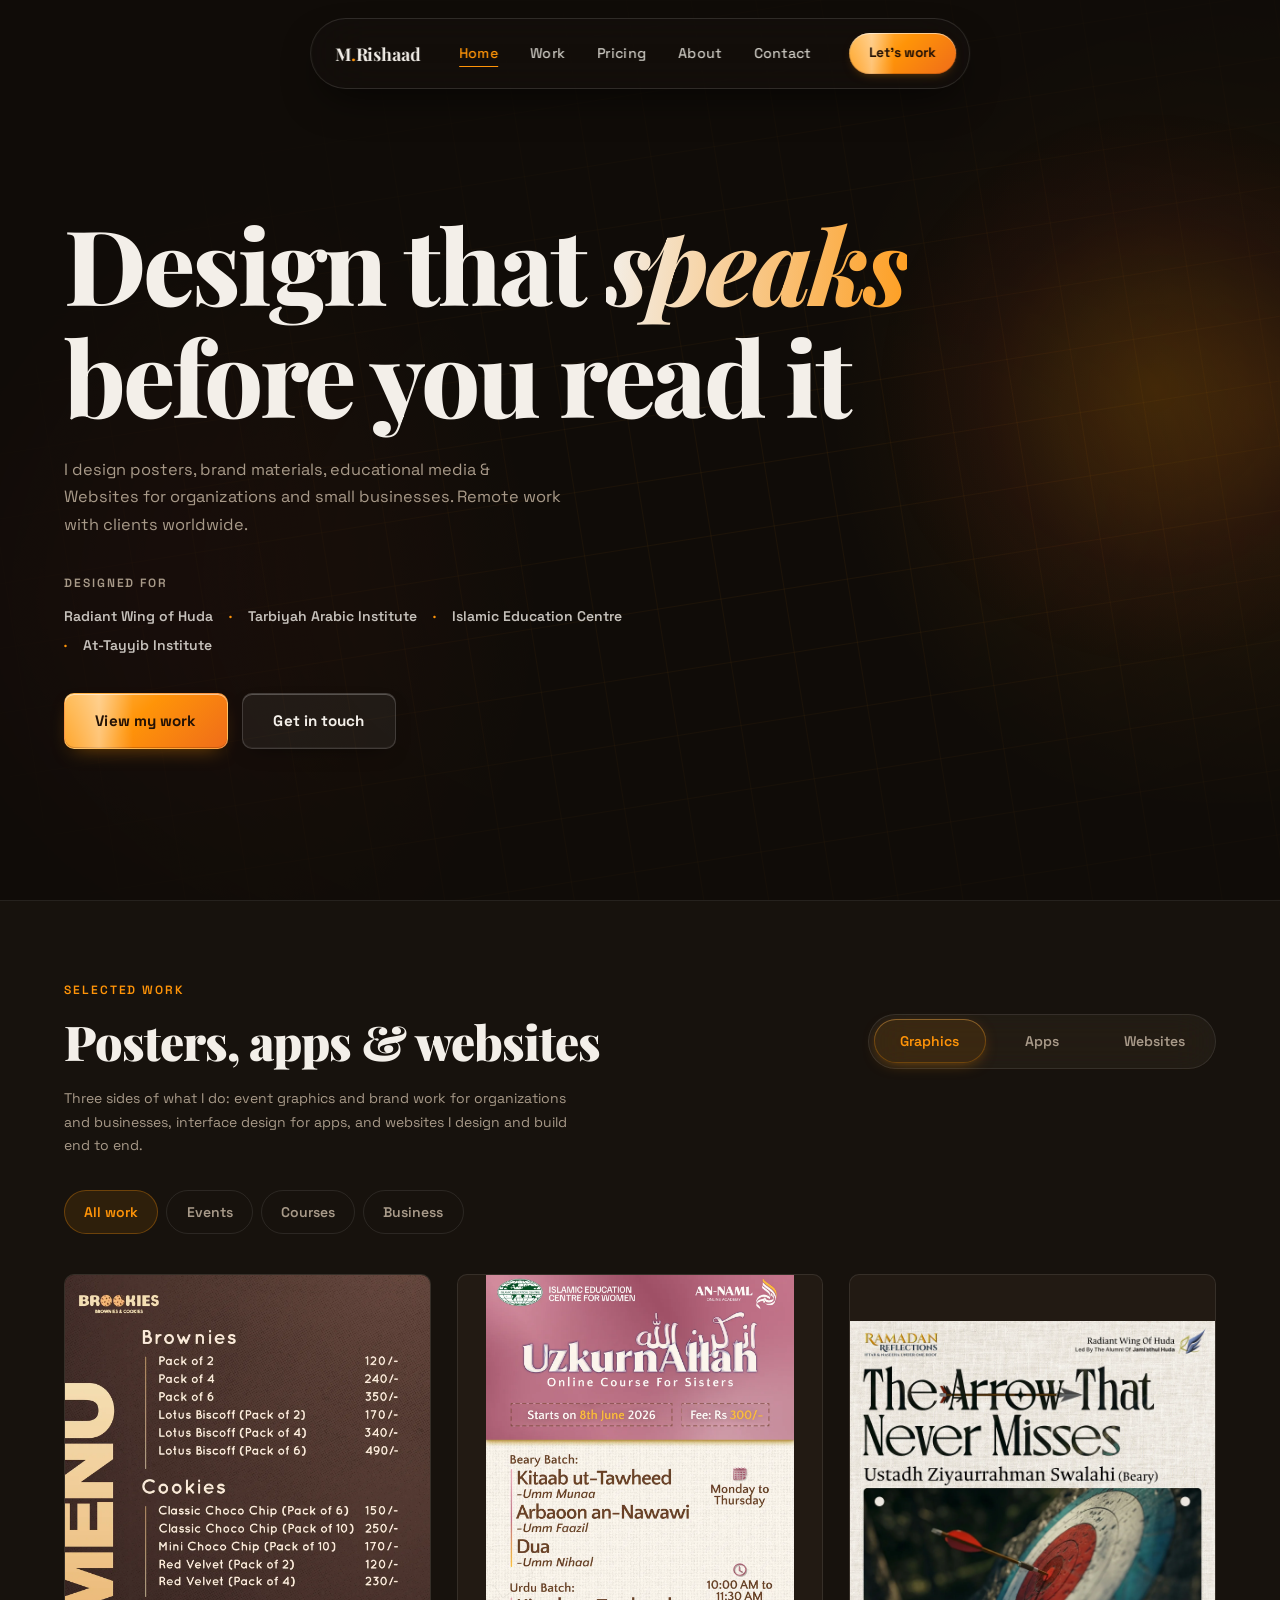
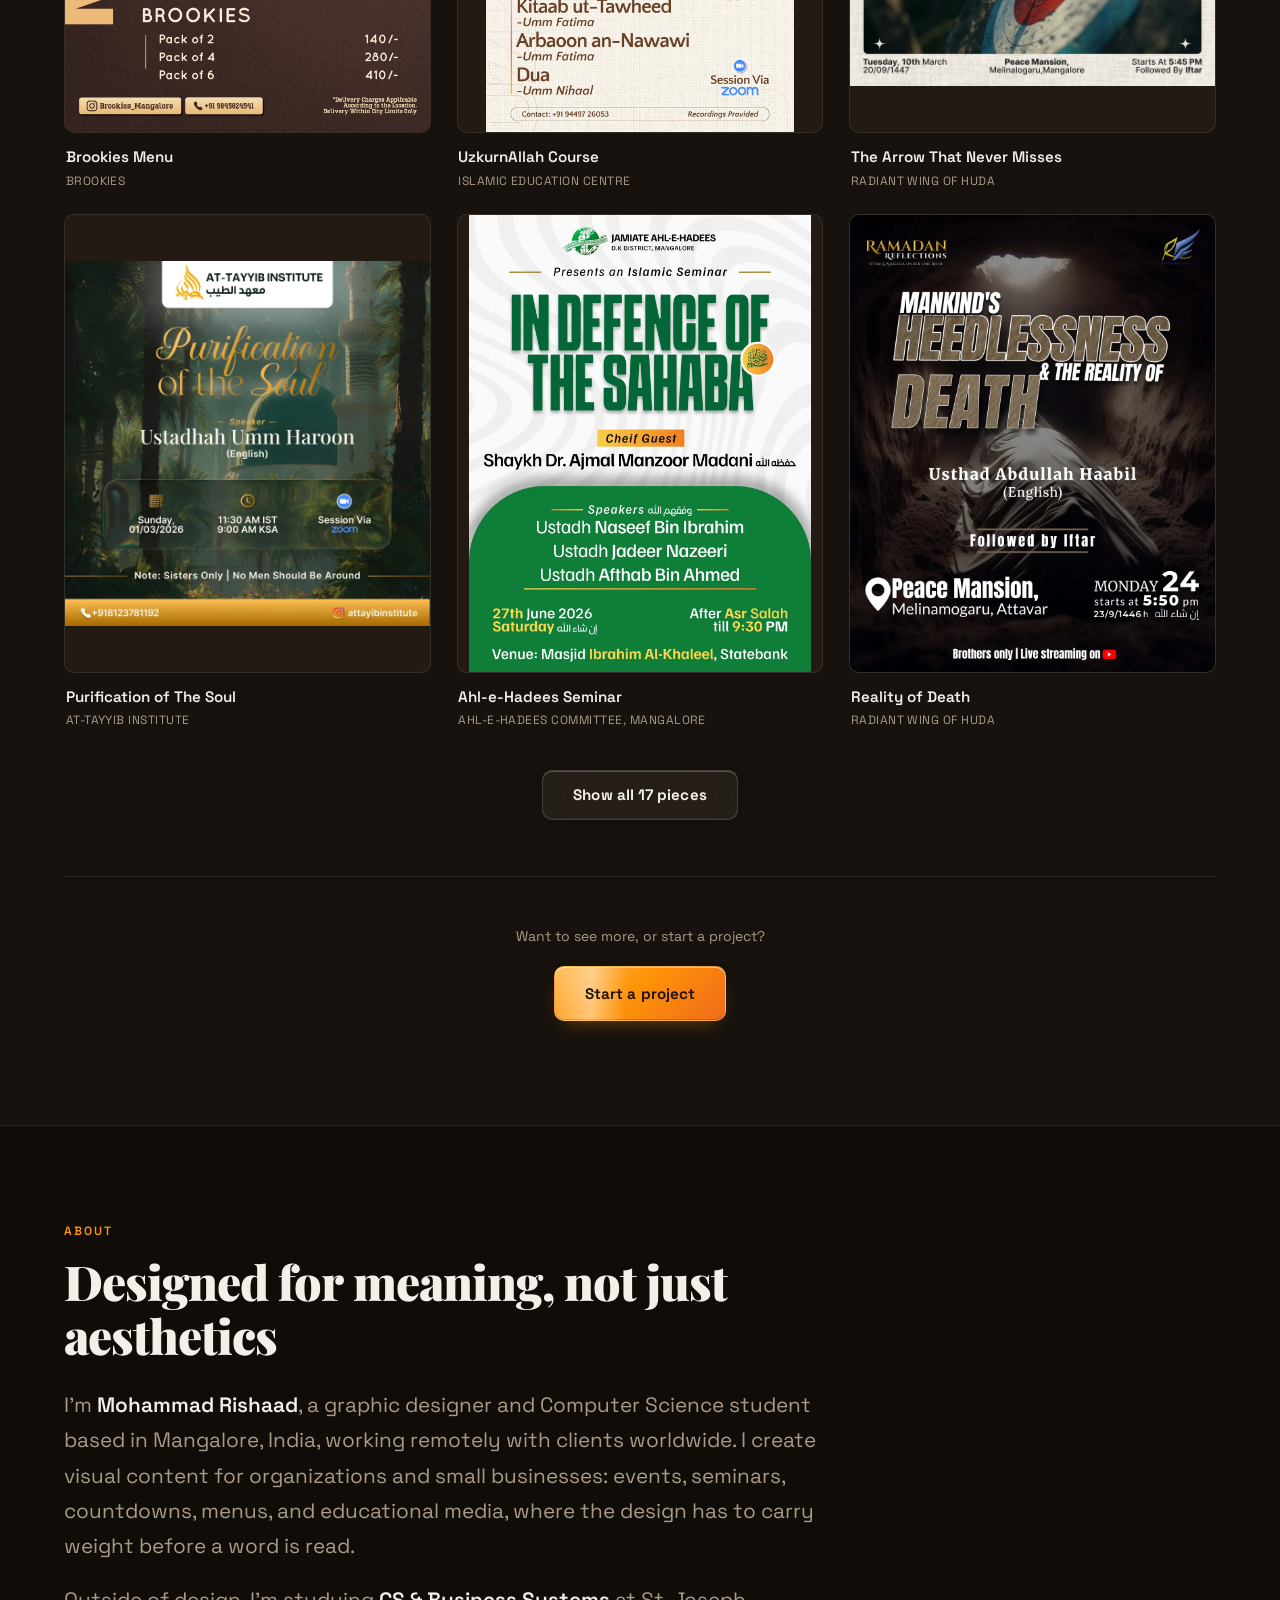
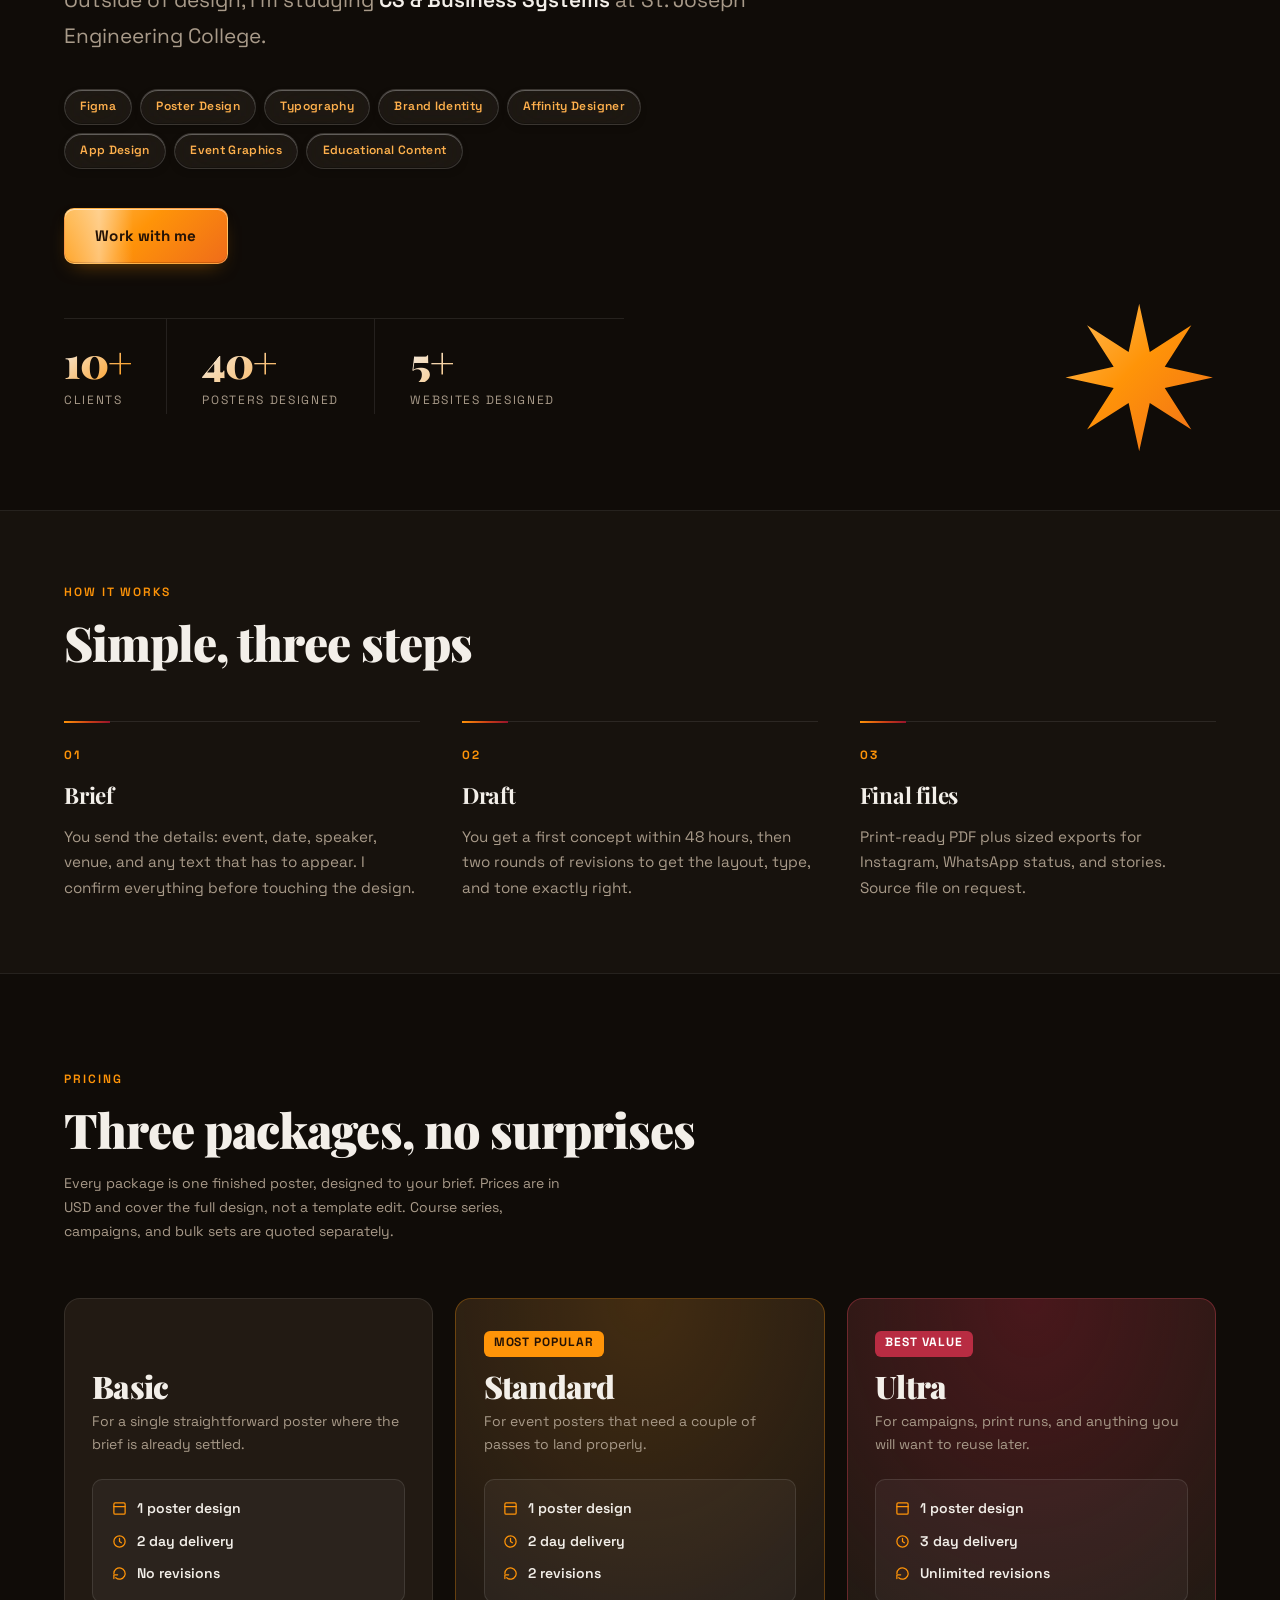
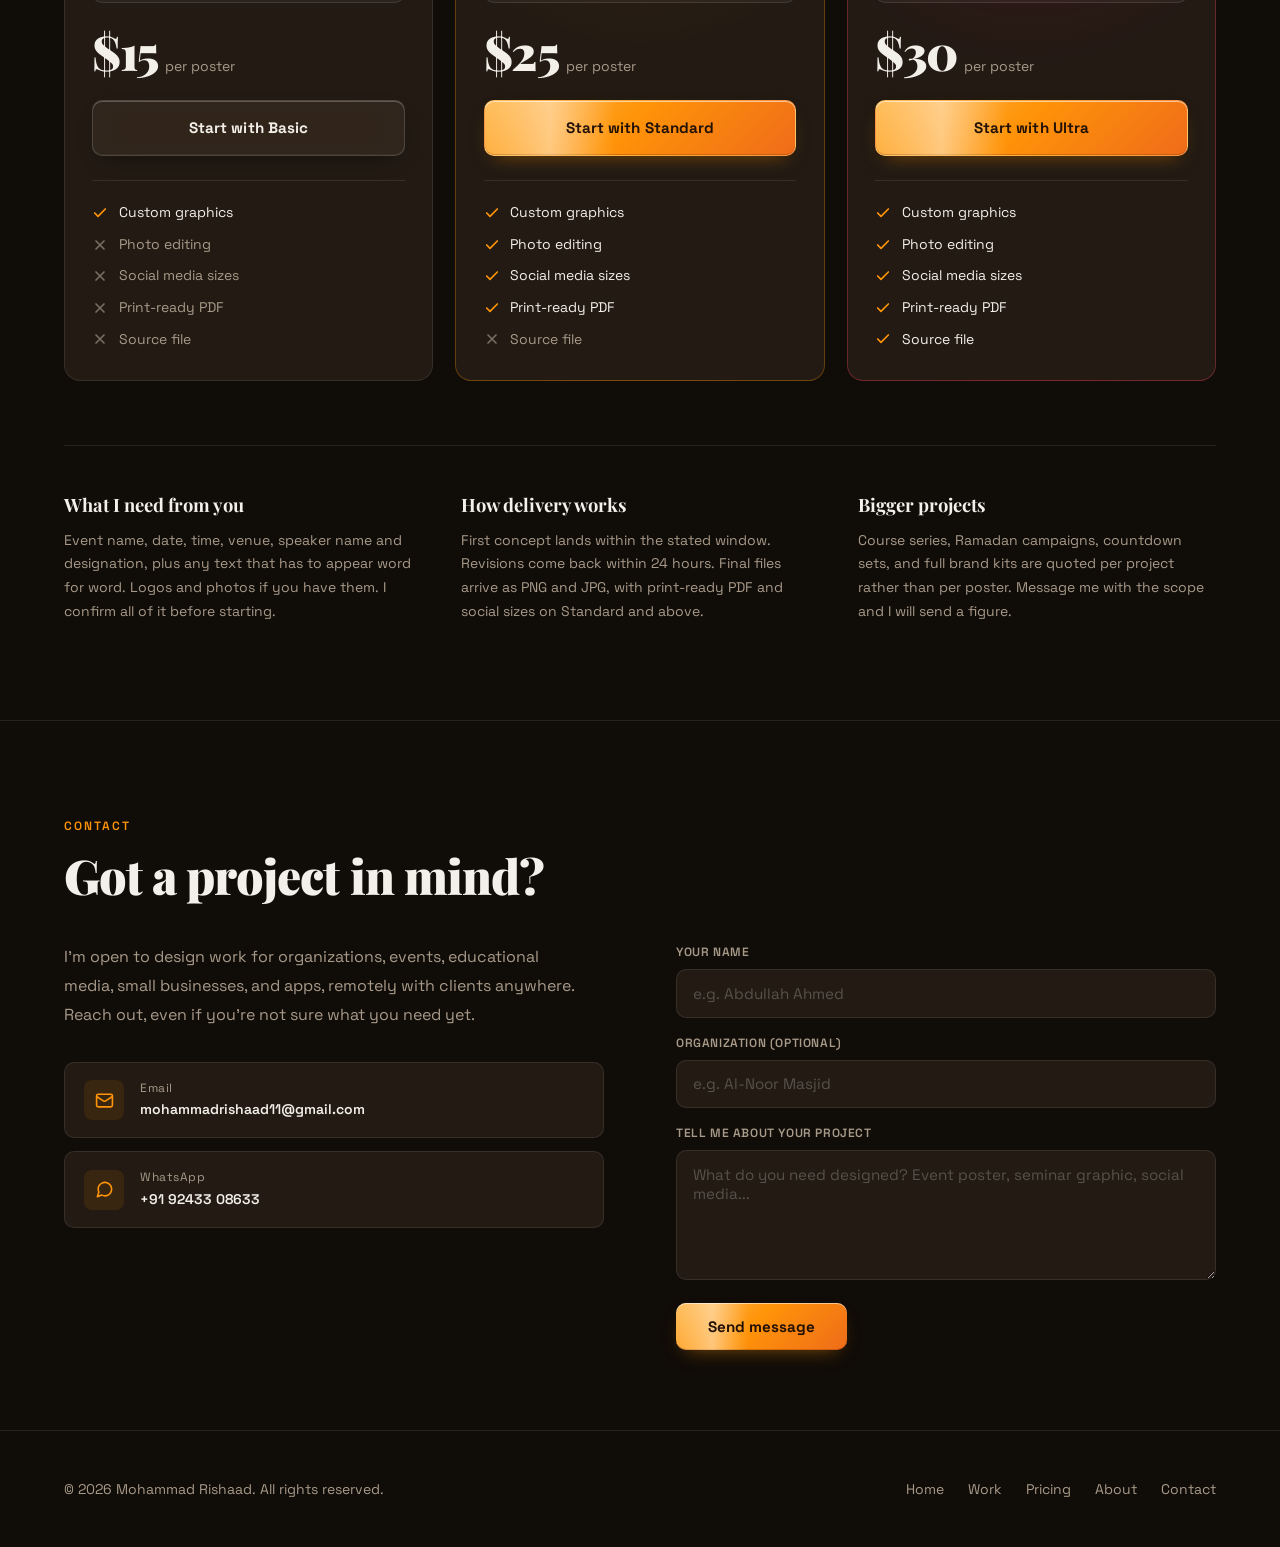
==== commit d279d733: "push all changes" ====
--- a/index.html
+++ b/index.html
@@ -66,7 +66,7 @@
     <p class="hero-sub">
       I design posters, brand materials, educational media & Websites for organizations and small businesses. Remote work with clients worldwide.
     </p>
-    <div class="hero-clients" id="heroClients" hidden>
+    <div class="hero-clients" id="heroClients">
       <span class="hero-clients-label">Designed for</span>
       <ul class="hero-clients-list">
         <li>Radiant Wing of Huda</li>
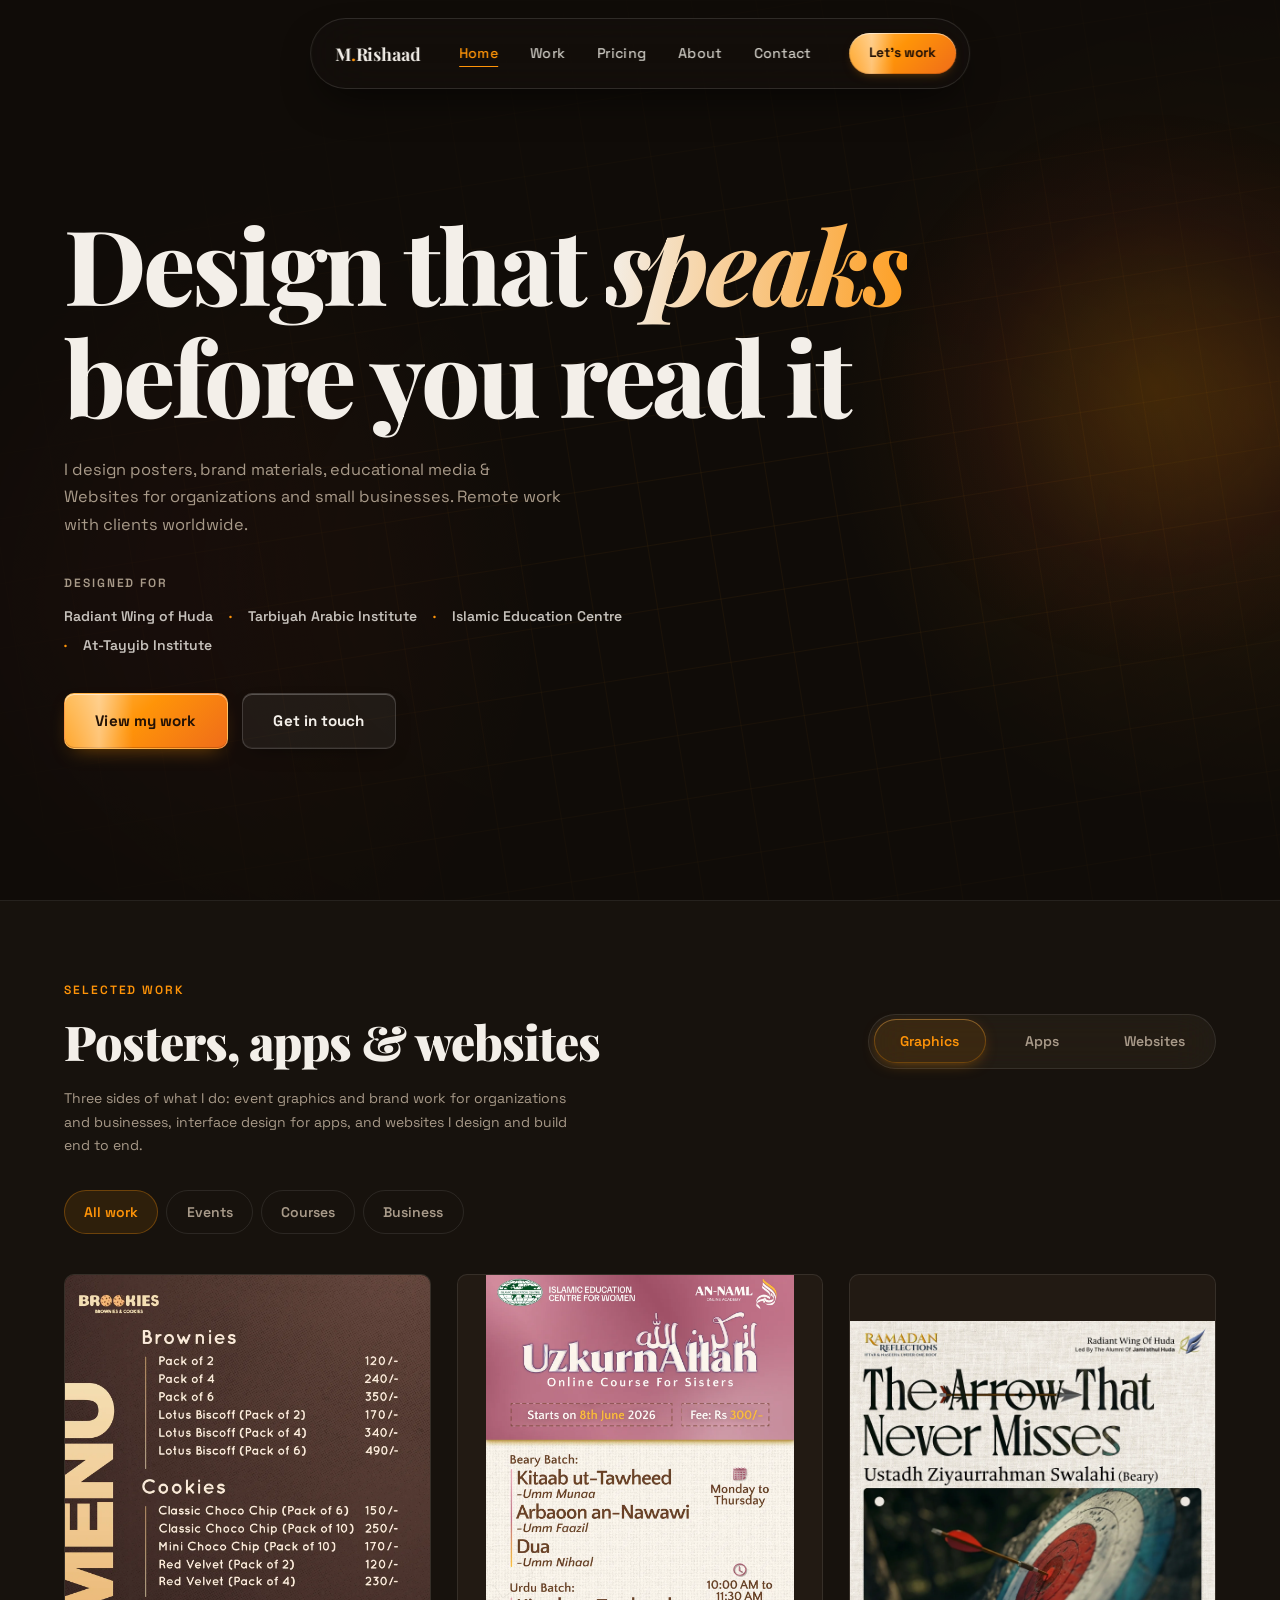
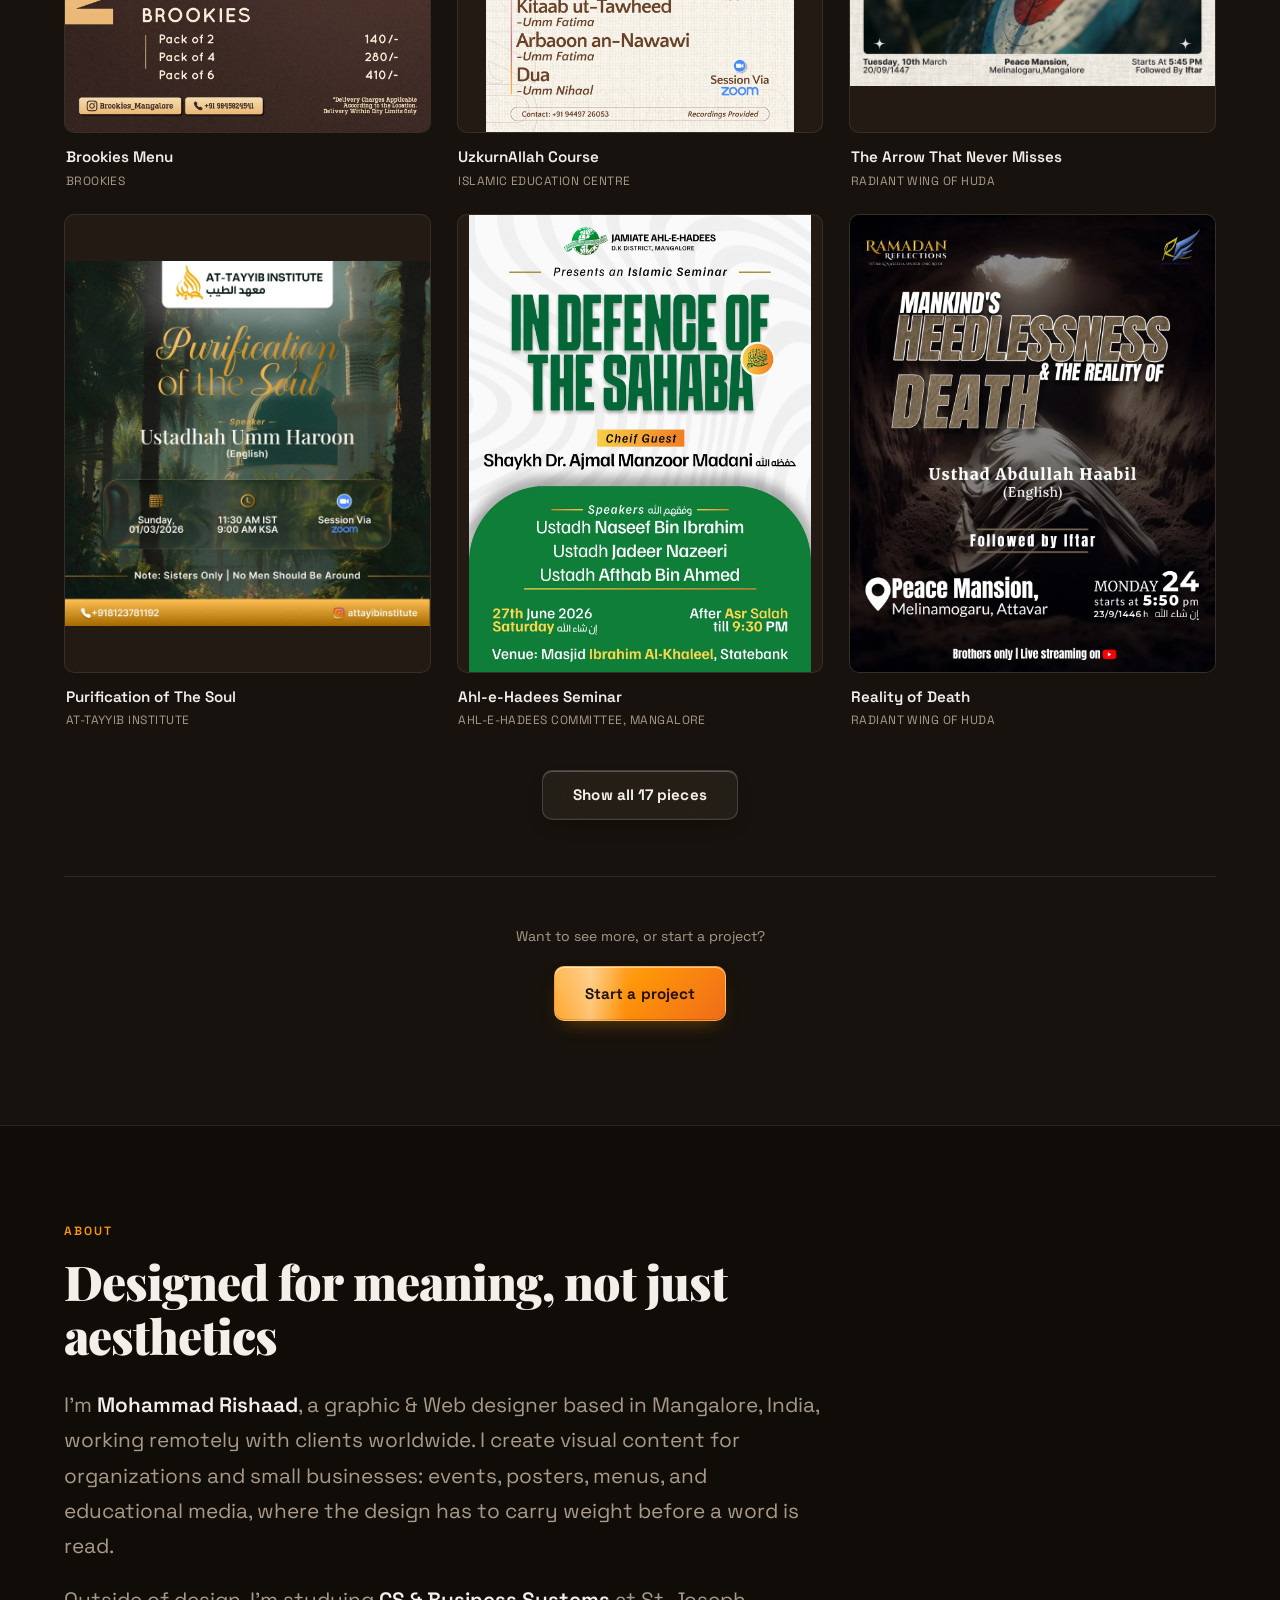
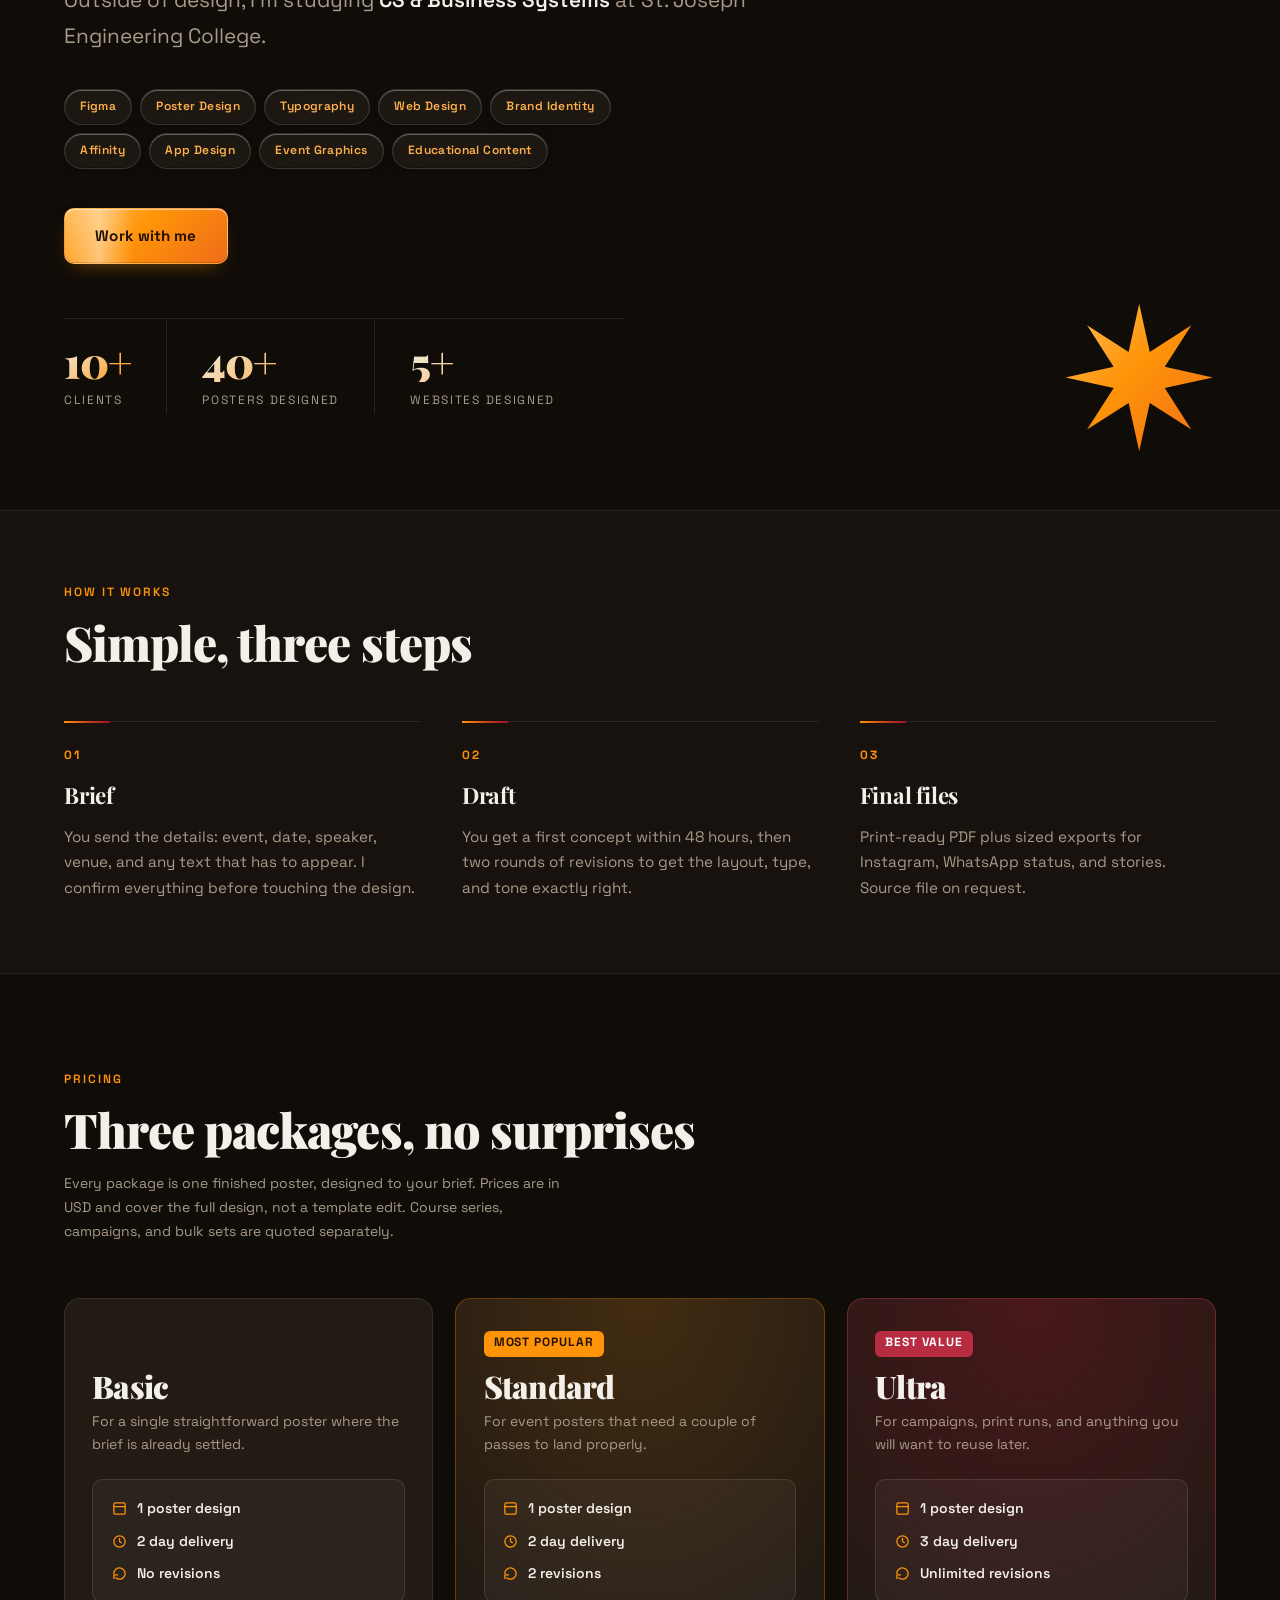
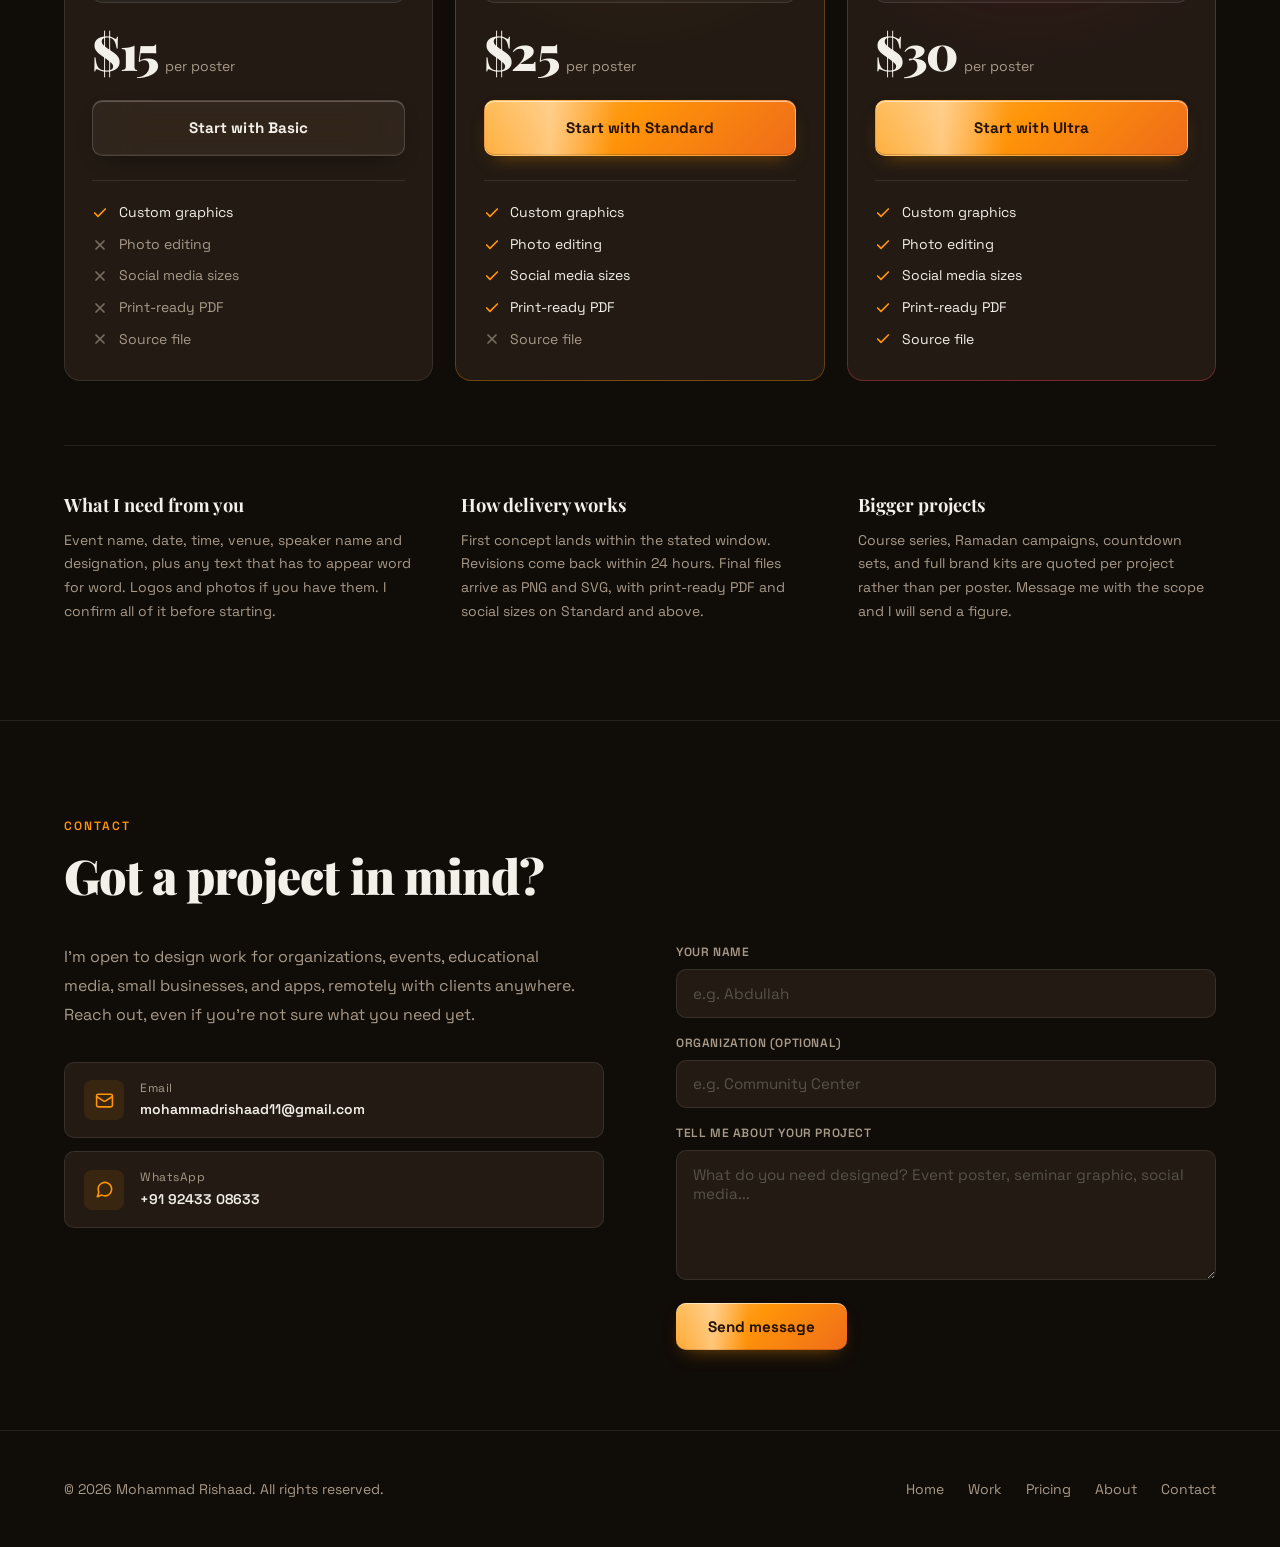
==== commit 4c5a1497: "push all changes" ====
--- a/index.html
+++ b/index.html
@@ -66,7 +66,7 @@
     <p class="hero-sub">
       I design posters, brand materials, educational media & Websites for organizations and small businesses. Remote work with clients worldwide.
     </p>
-    <div class="hero-clients" id="heroClients">
+    <div class="hero-clients">
       <span class="hero-clients-label">Designed for</span>
       <ul class="hero-clients-list">
         <li>Radiant Wing of Huda</li>
@@ -417,7 +417,7 @@
       <p class="section-label">About</p>
       <h2 class="section-title">Designed for meaning, not just aesthetics</h2>
       <p>
-        I'm <strong>Mohammad Rishaad</strong>, a graphic designer and Computer Science student based in Mangalore, India, working remotely with clients worldwide. I create visual content for organizations and small businesses: events, seminars, countdowns, menus, and educational media, where the design has to carry weight before a word is read.
+        I'm <strong>Mohammad Rishaad</strong>, a graphic & Web designer  based in Mangalore, India, working remotely with clients worldwide. I create visual content for organizations and small businesses: events, posters, menus, and educational media, where the design has to carry weight before a word is read.
       </p>
       <p>
         Outside of design, I'm studying <strong>CS &amp; Business Systems</strong> at St. Joseph Engineering College.
@@ -426,8 +426,9 @@
         <span class="skill-tag">Figma</span>
         <span class="skill-tag">Poster Design</span>
         <span class="skill-tag">Typography</span>
+         <span class="skill-tag">Web Design</span>
         <span class="skill-tag">Brand Identity</span>
-        <span class="skill-tag">Affinity Designer</span>
+        <span class="skill-tag">Affinity</span>
         <span class="skill-tag">App Design</span>
         <span class="skill-tag">Event Graphics</span>
         <span class="skill-tag">Educational Content</span>
@@ -662,7 +663,7 @@
       </div>
       <div>
         <p class="pricing-note-title">How delivery works</p>
-        <p class="pricing-note-body">First concept lands within the stated window. Revisions come back within 24 hours. Final files arrive as PNG and JPG, with print-ready PDF and social sizes on Standard and above.</p>
+        <p class="pricing-note-body">First concept lands within the stated window. Revisions come back within 24 hours. Final files arrive as PNG and SVG, with print-ready PDF and social sizes on Standard and above.</p>
       </div>
       <div>
         <p class="pricing-note-title">Bigger projects</p>
@@ -710,11 +711,11 @@
       <div class="contact-form">
         <div class="form-group">
           <label for="name">Your name</label>
-          <input type="text" id="name" autocomplete="name" placeholder="e.g. Abdullah Ahmed" />
+          <input type="text" id="name" autocomplete="name" placeholder="e.g. Abdullah" />
         </div>
         <div class="form-group">
           <label for="org">Organization (optional)</label>
-          <input type="text" id="org" autocomplete="organization" placeholder="e.g. Al-Noor Masjid" />
+          <input type="text" id="org" autocomplete="organization" placeholder="e.g. Community Center" />
         </div>
         <div class="form-group">
           <label for="message">Tell me about your project</label>
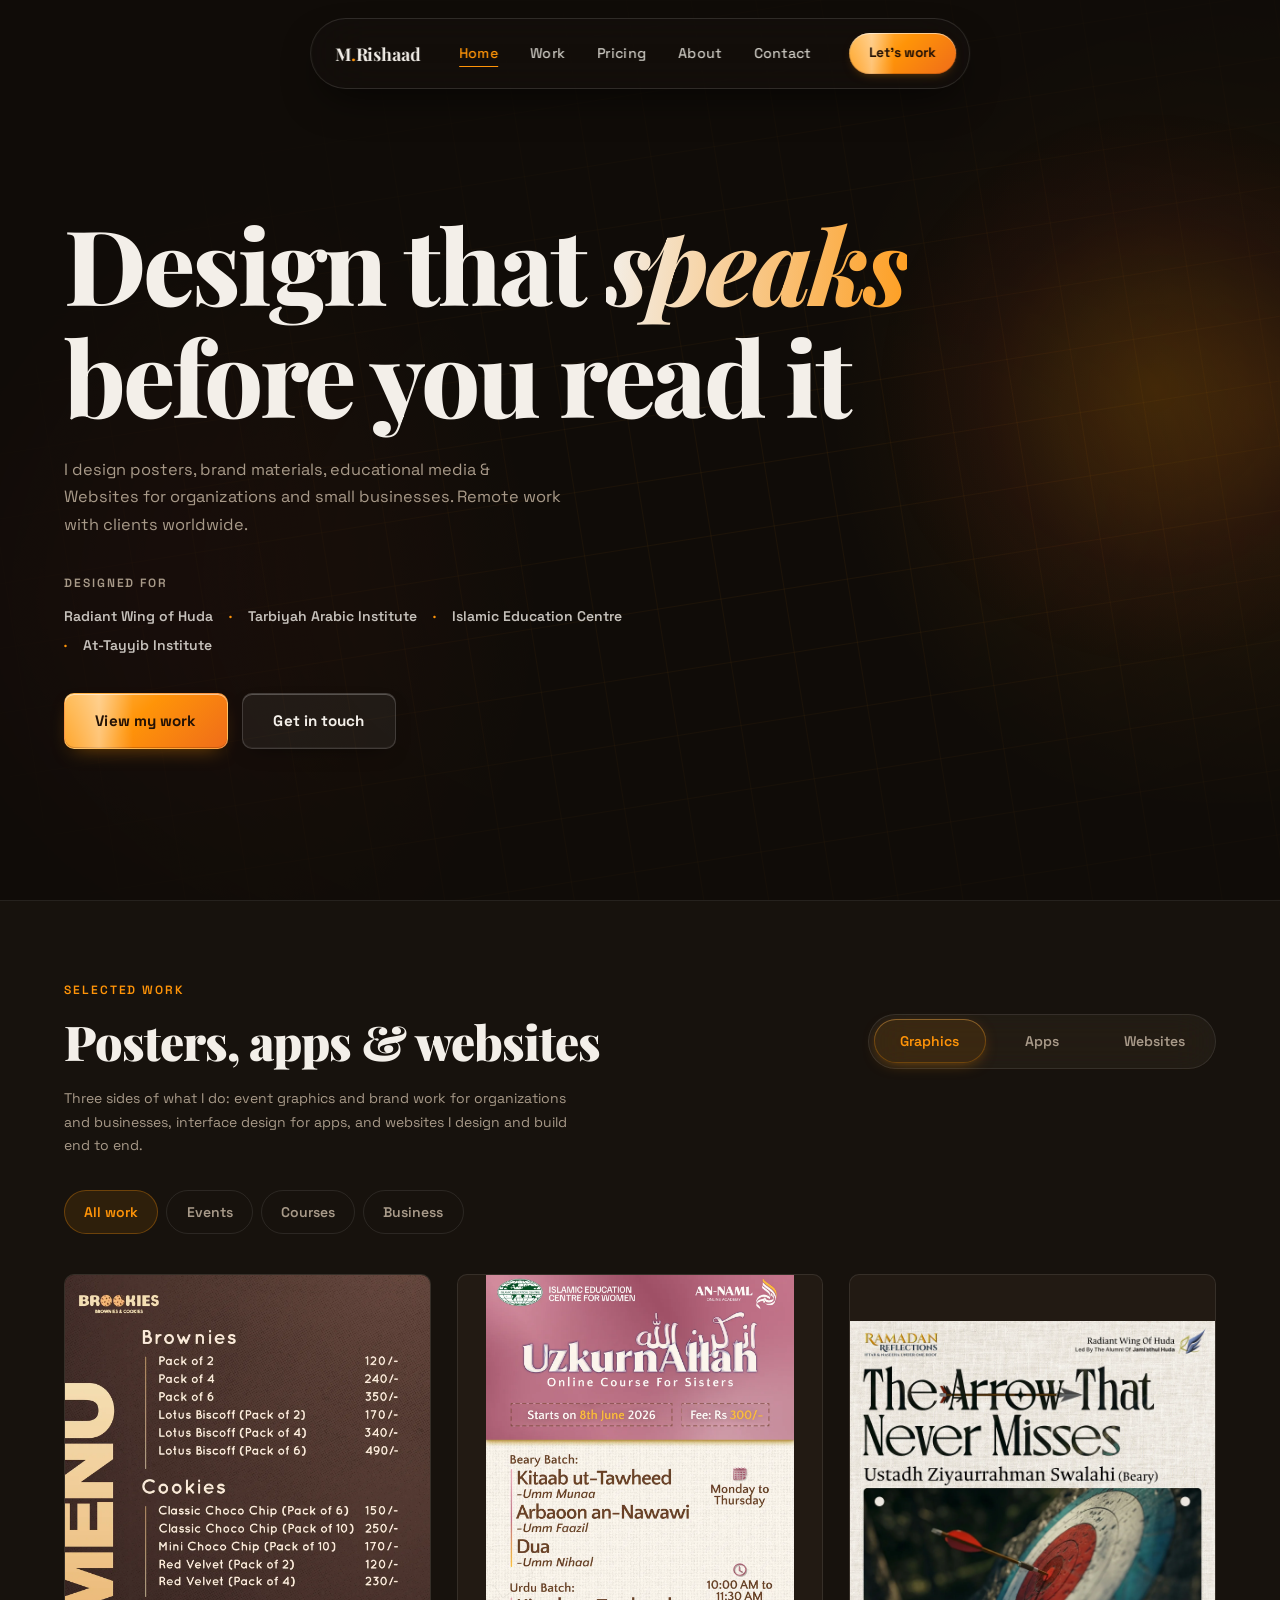
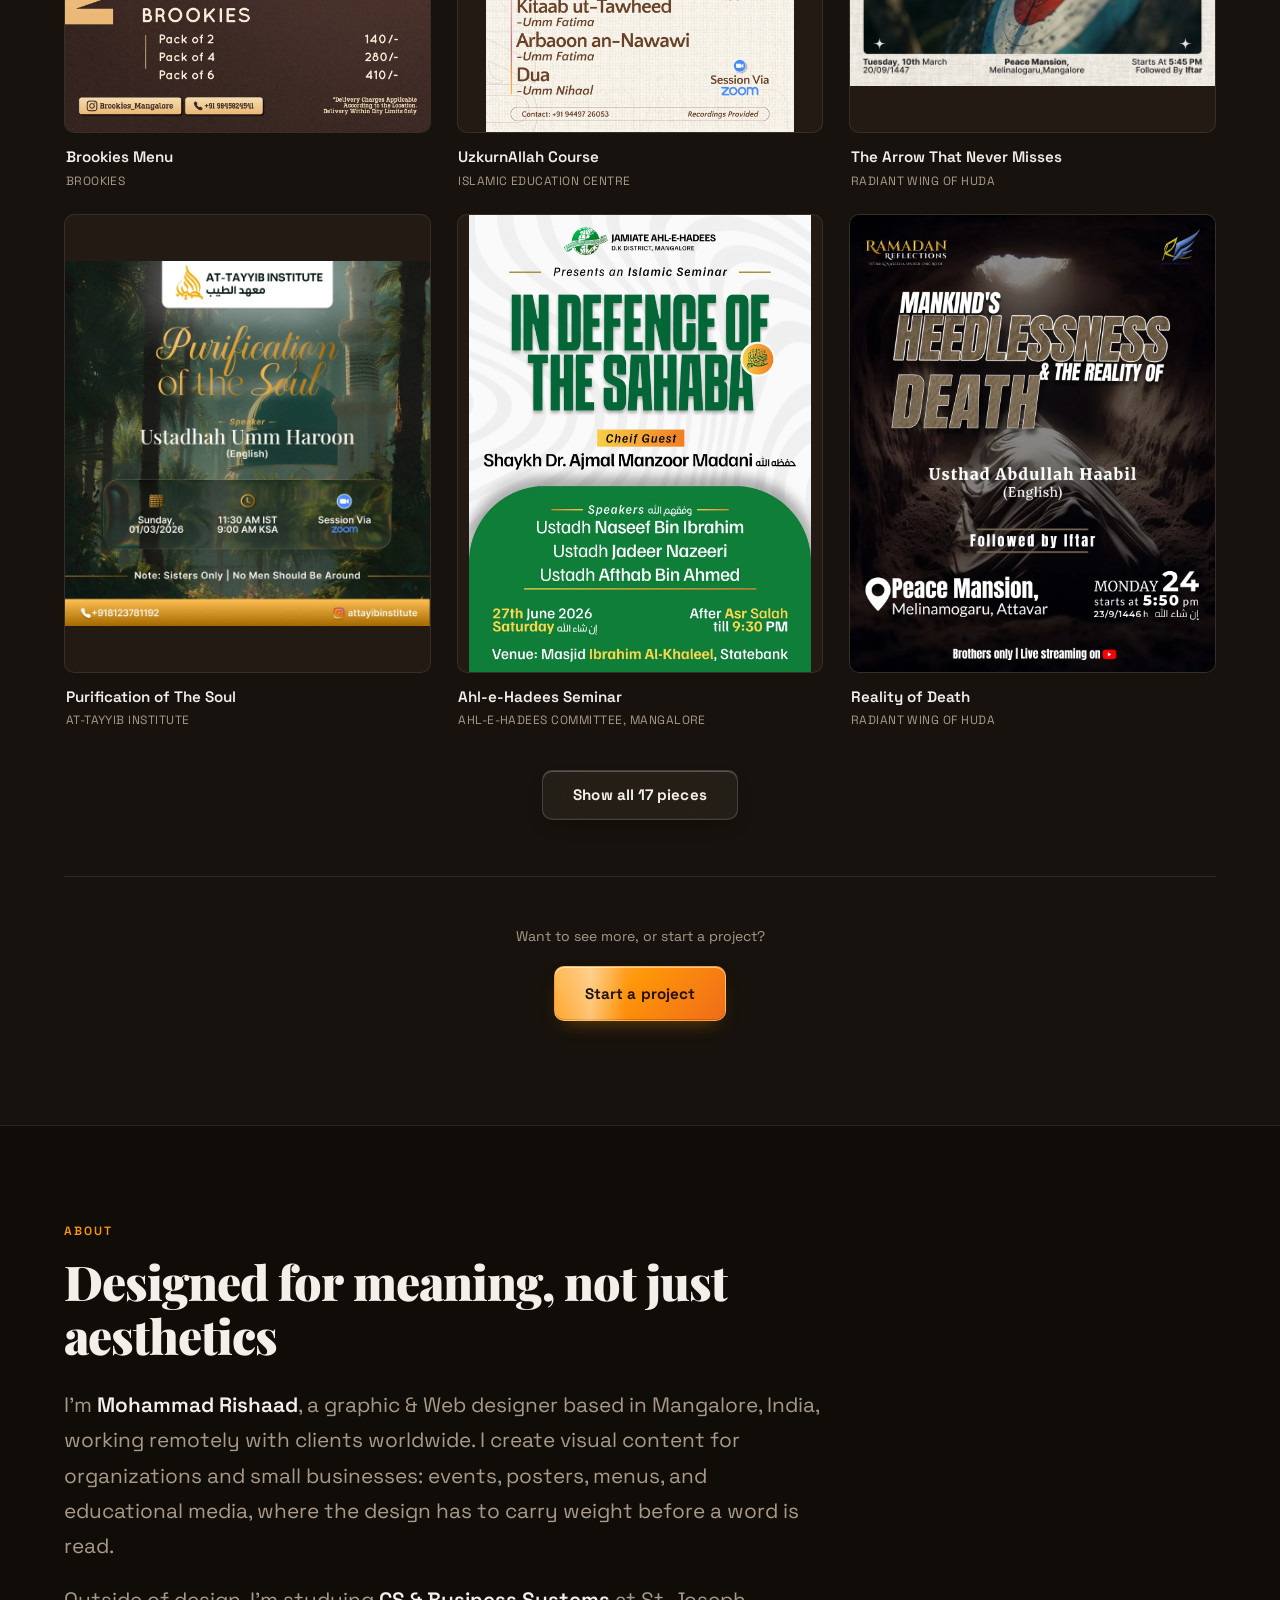
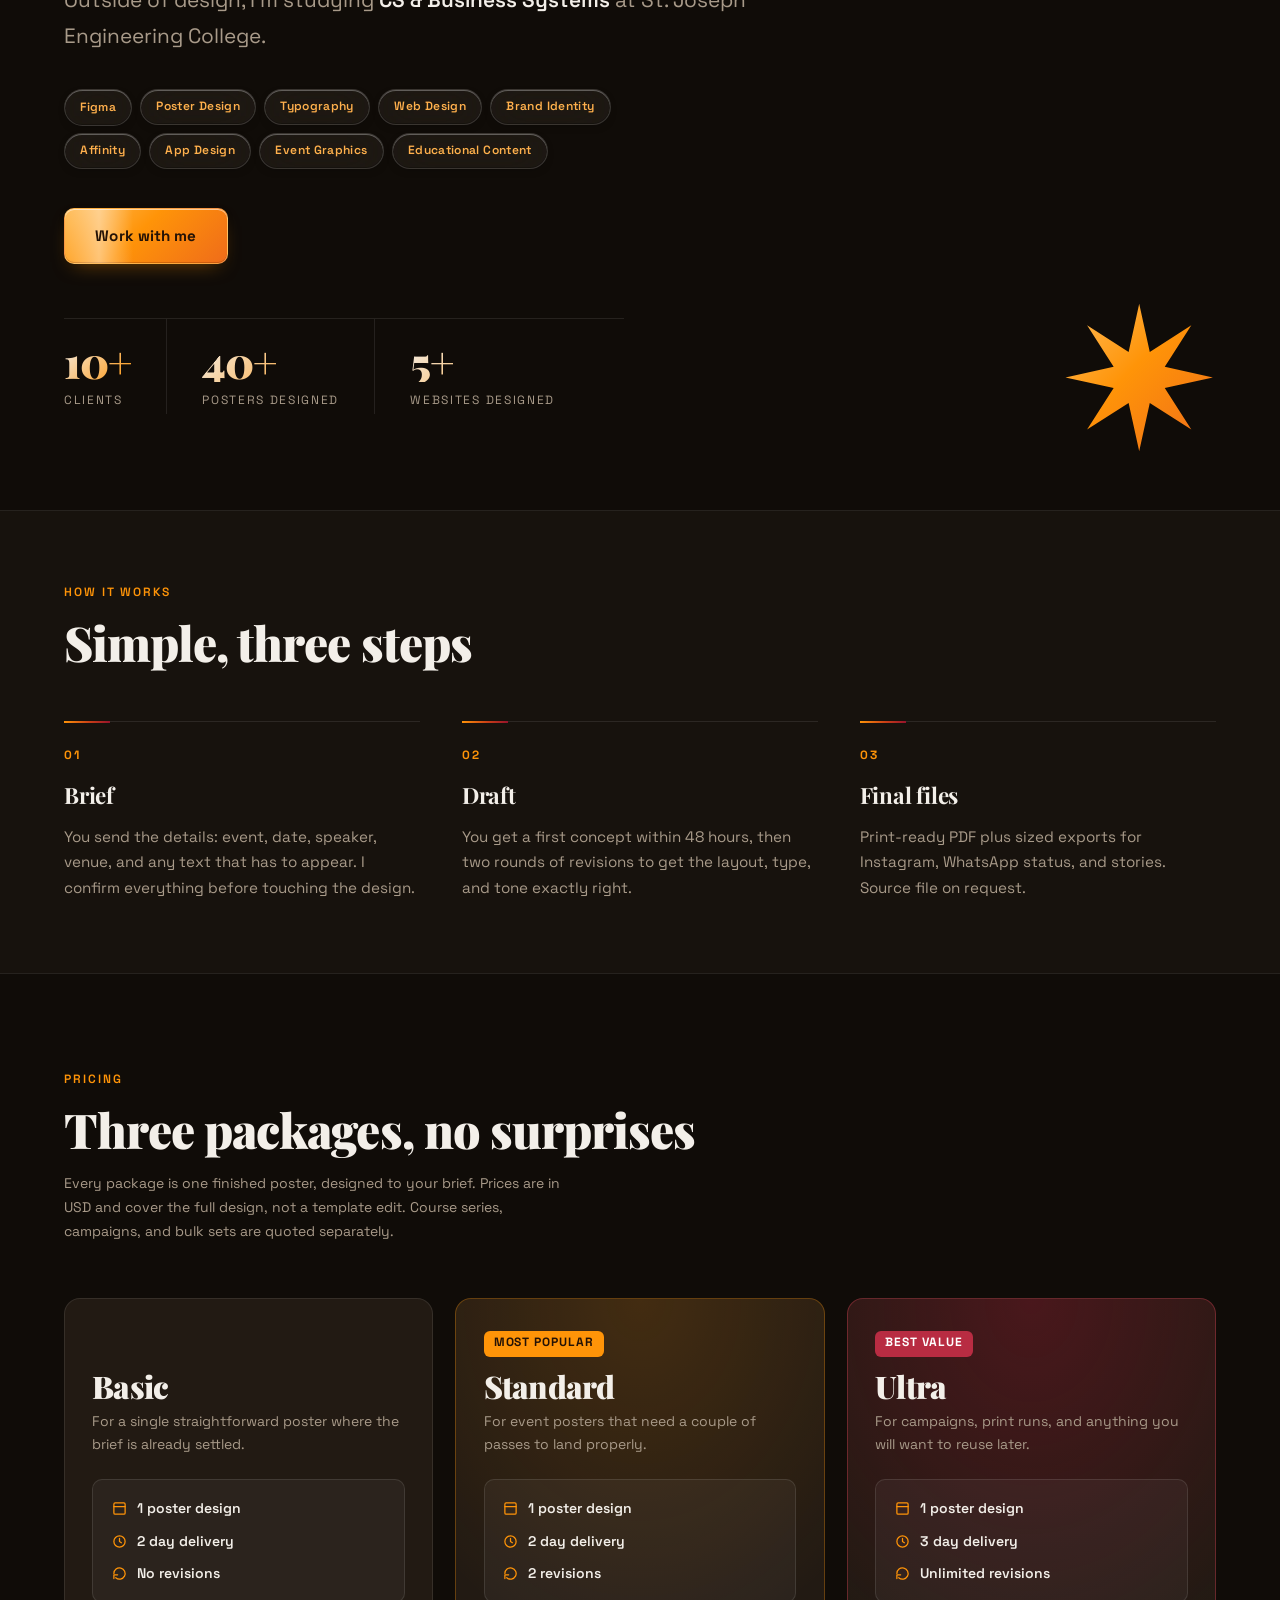
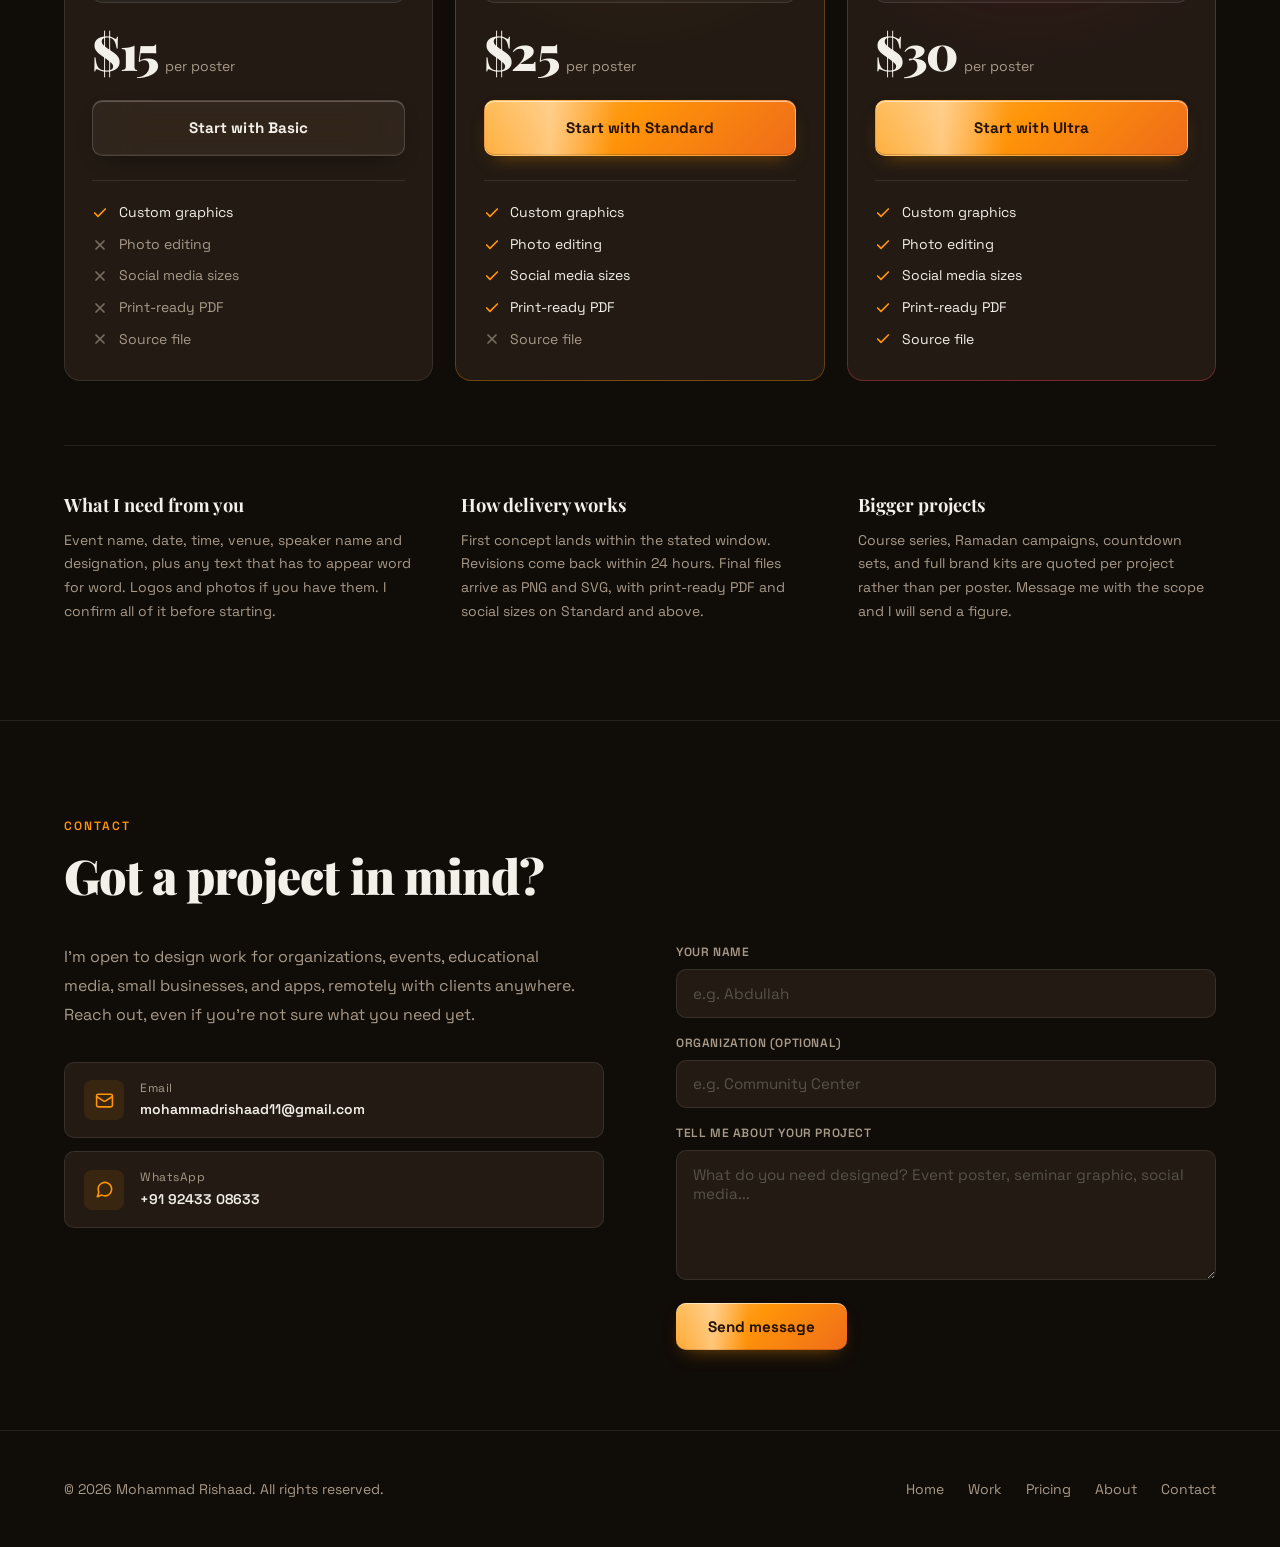
==== commit 28f8cc62: "Replace the link-preview image with a brand card, drop the portrait The Instagram/WhatsApp preview k" ====
--- a/index.html
+++ b/index.html
@@ -10,8 +10,11 @@
 <meta property="og:url" content="https://mohammadrishaad.github.io/portfolio/" />
 <meta property="og:title" content="Mohammad Rishaad | Graphic Designer" />
 <meta property="og:description" content="Event posters, brand materials, and educational media. Bold typography, intentional visual language. Remote work worldwide, from $15 USD." />
-<meta property="og:image" content="https://mohammadrishaad.github.io/portfolio/portrait.jpeg" />
+<meta property="og:image" content="https://mohammadrishaad.github.io/portfolio/og-image.png" />
+<meta property="og:image:width" content="1200" />
+<meta property="og:image:height" content="630" />
 <meta name="twitter:card" content="summary_large_image" />
+<meta name="twitter:image" content="https://mohammadrishaad.github.io/portfolio/og-image.png" />
 <link rel="icon" href="data:image/svg+xml,<svg xmlns='http://www.w3.org/2000/svg' viewBox='0 0 64 64'><rect width='64' height='64' rx='14' fill='%23100c08'/><text x='32' y='46' font-family='Georgia,serif' font-size='40' font-weight='700' fill='%23ff9408' text-anchor='middle'>M</text></svg>" />
 <link rel="preconnect" href="https://fonts.googleapis.com" />
 <link rel="preconnect" href="https://fonts.gstatic.com" crossorigin />
--- a/styles.css
+++ b/styles.css
@@ -1374,4 +1374,4 @@
     .screens-grid { gap: 0.8rem; }
     .work-tab { padding: 0.6rem 0.95rem; }
     .site-bar { padding: 0.5rem 0.7rem; gap: 0.6rem; }
-  }
+  }
